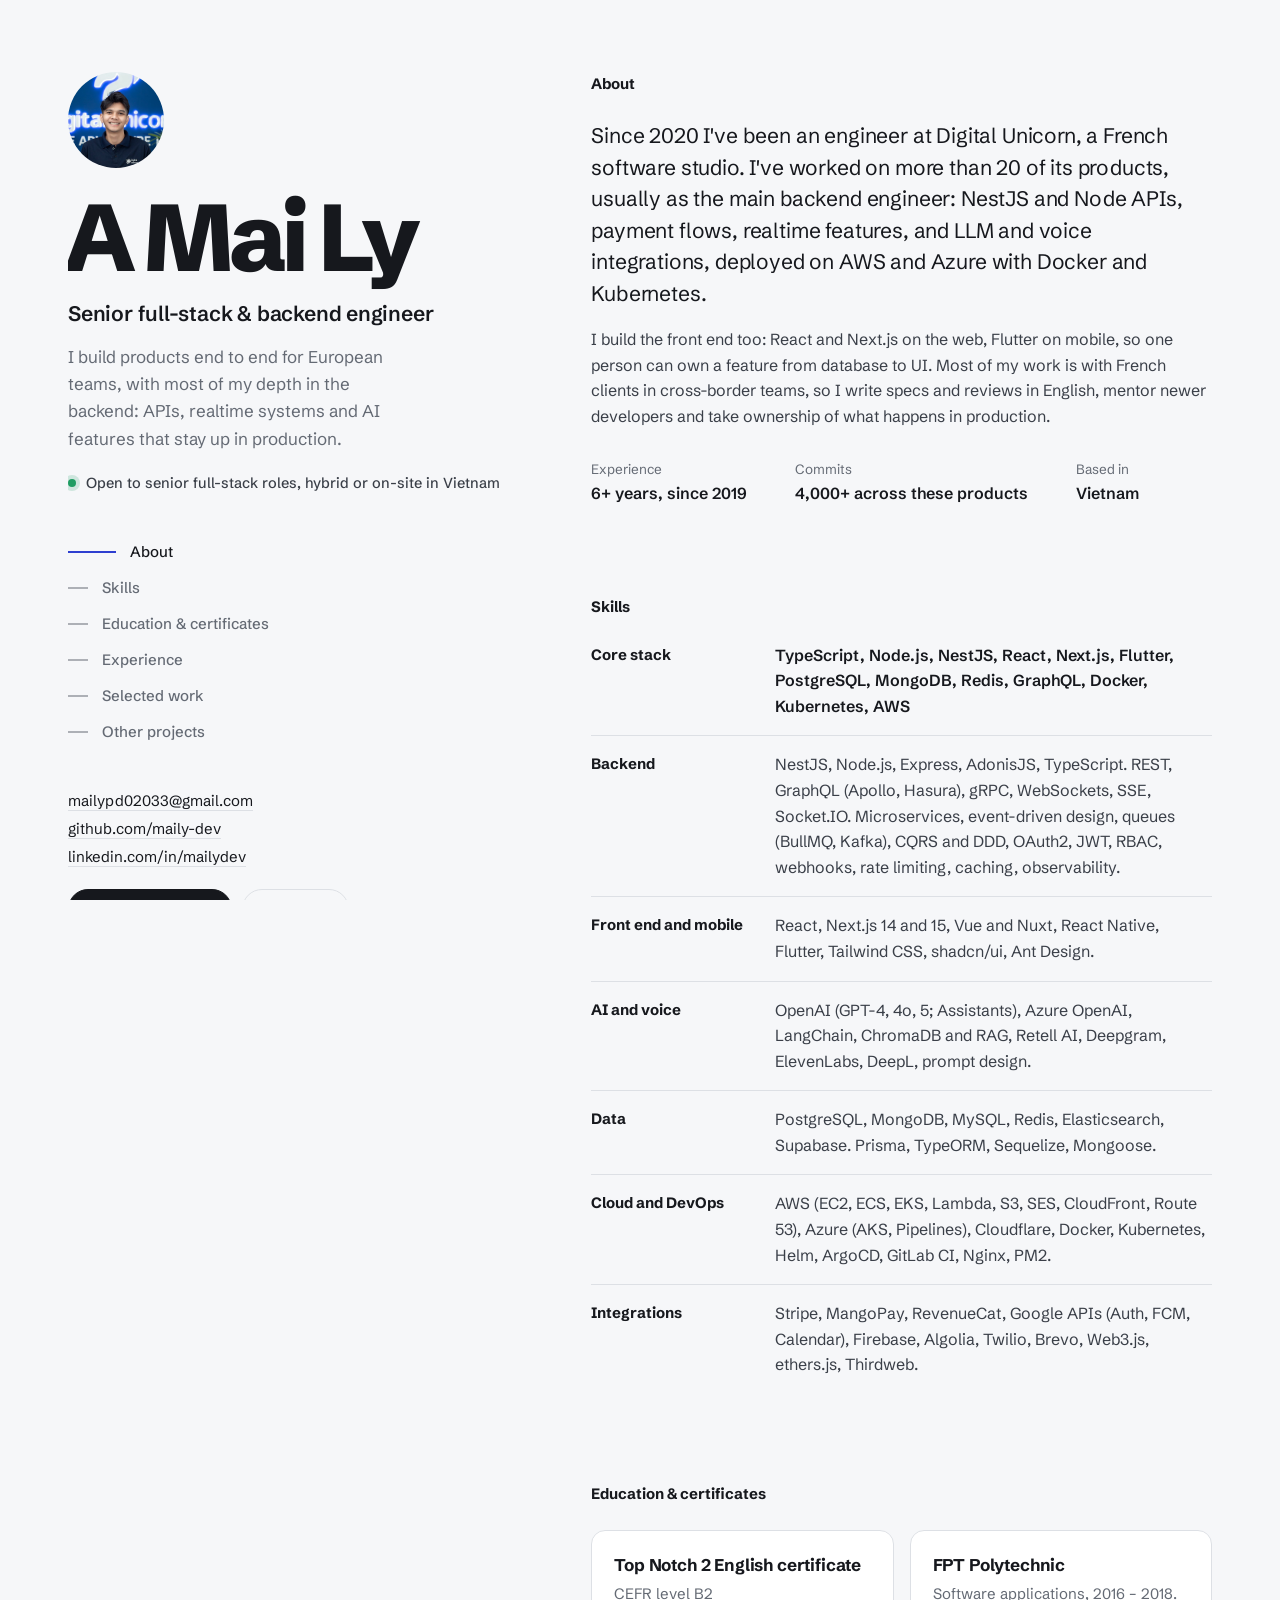
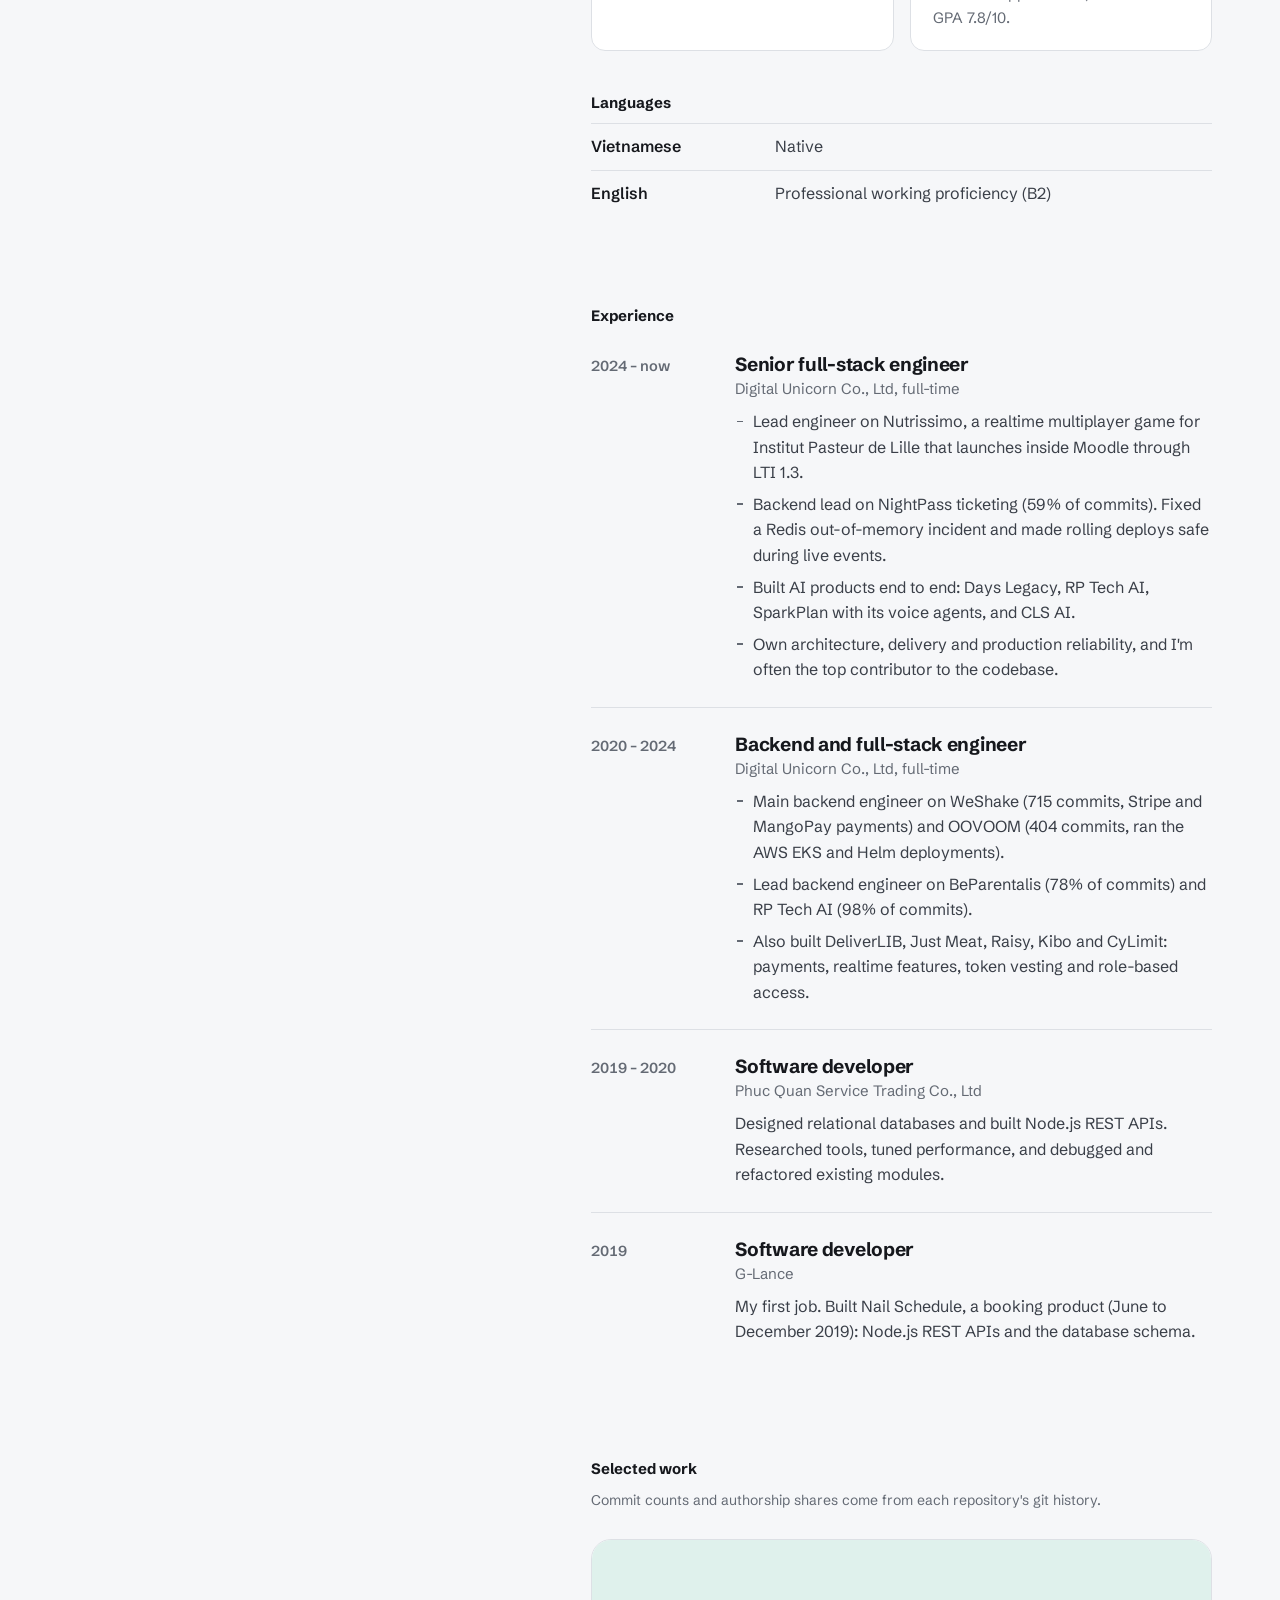
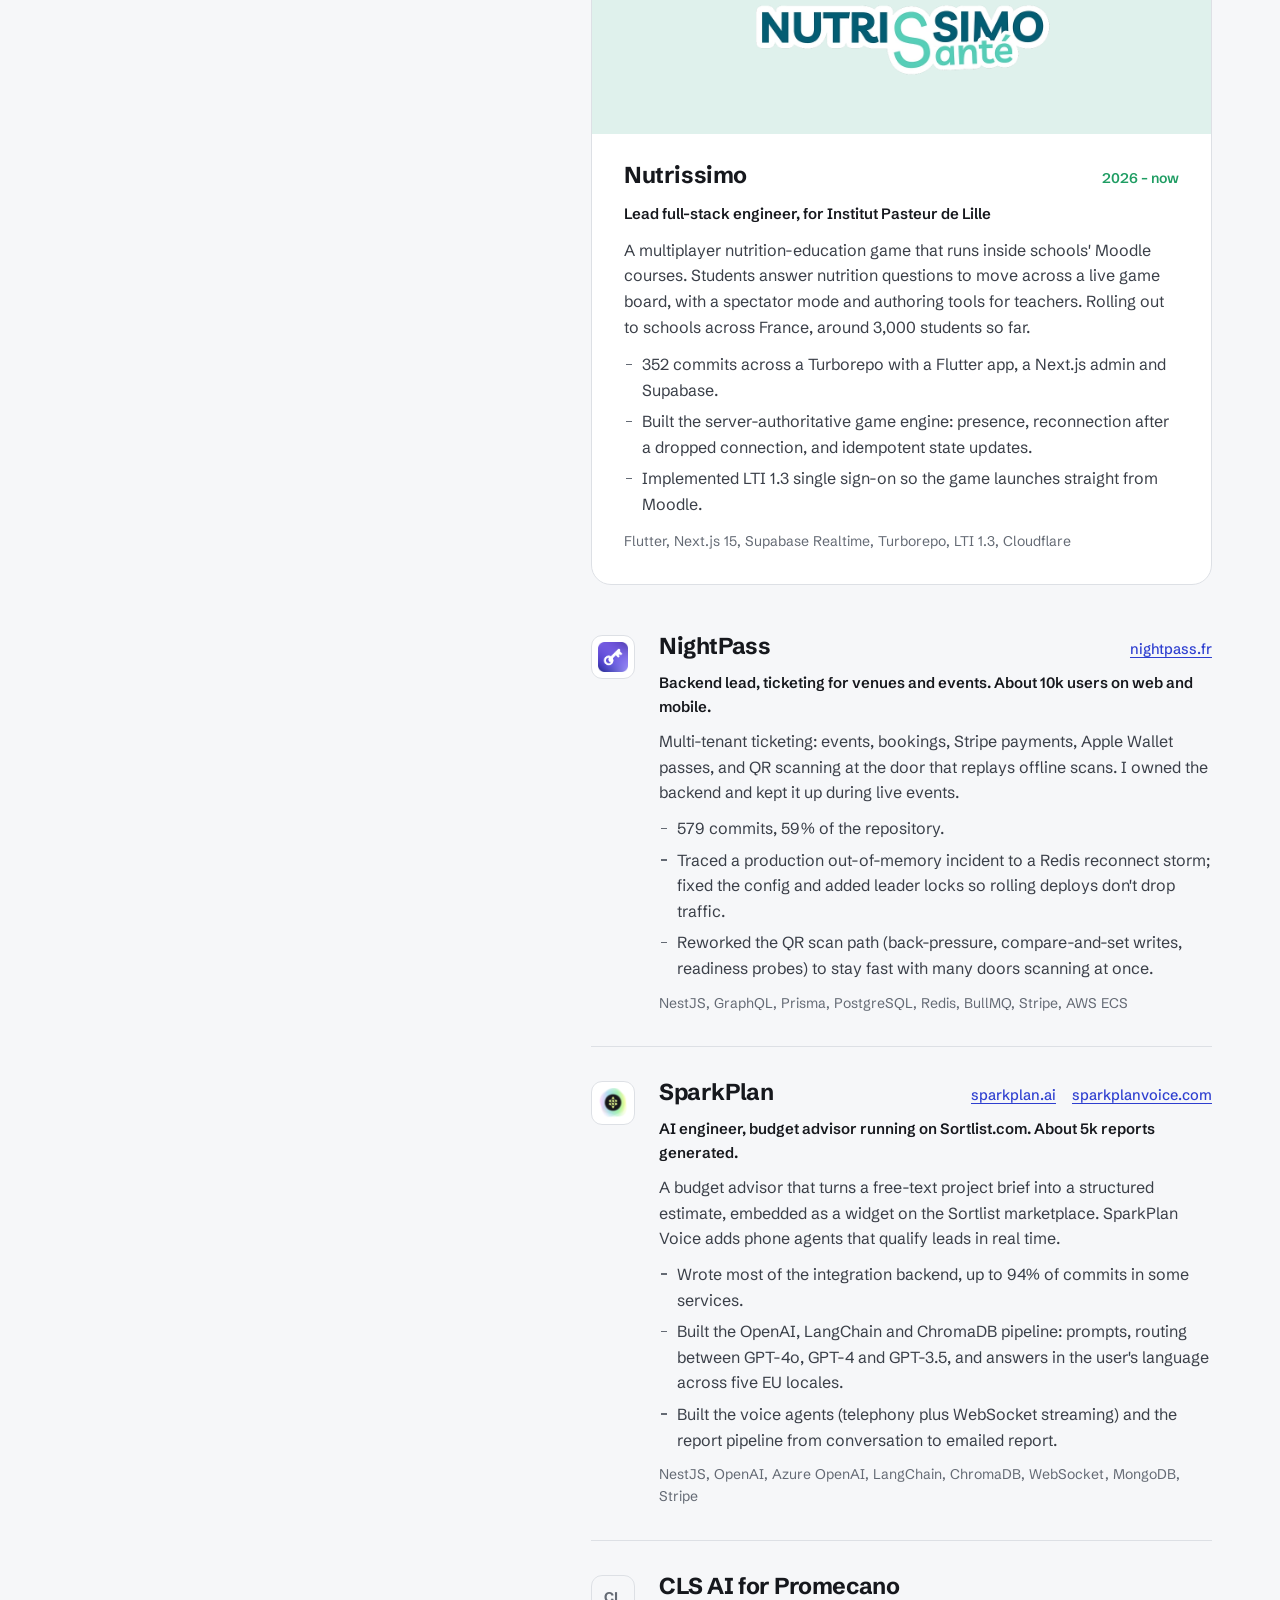
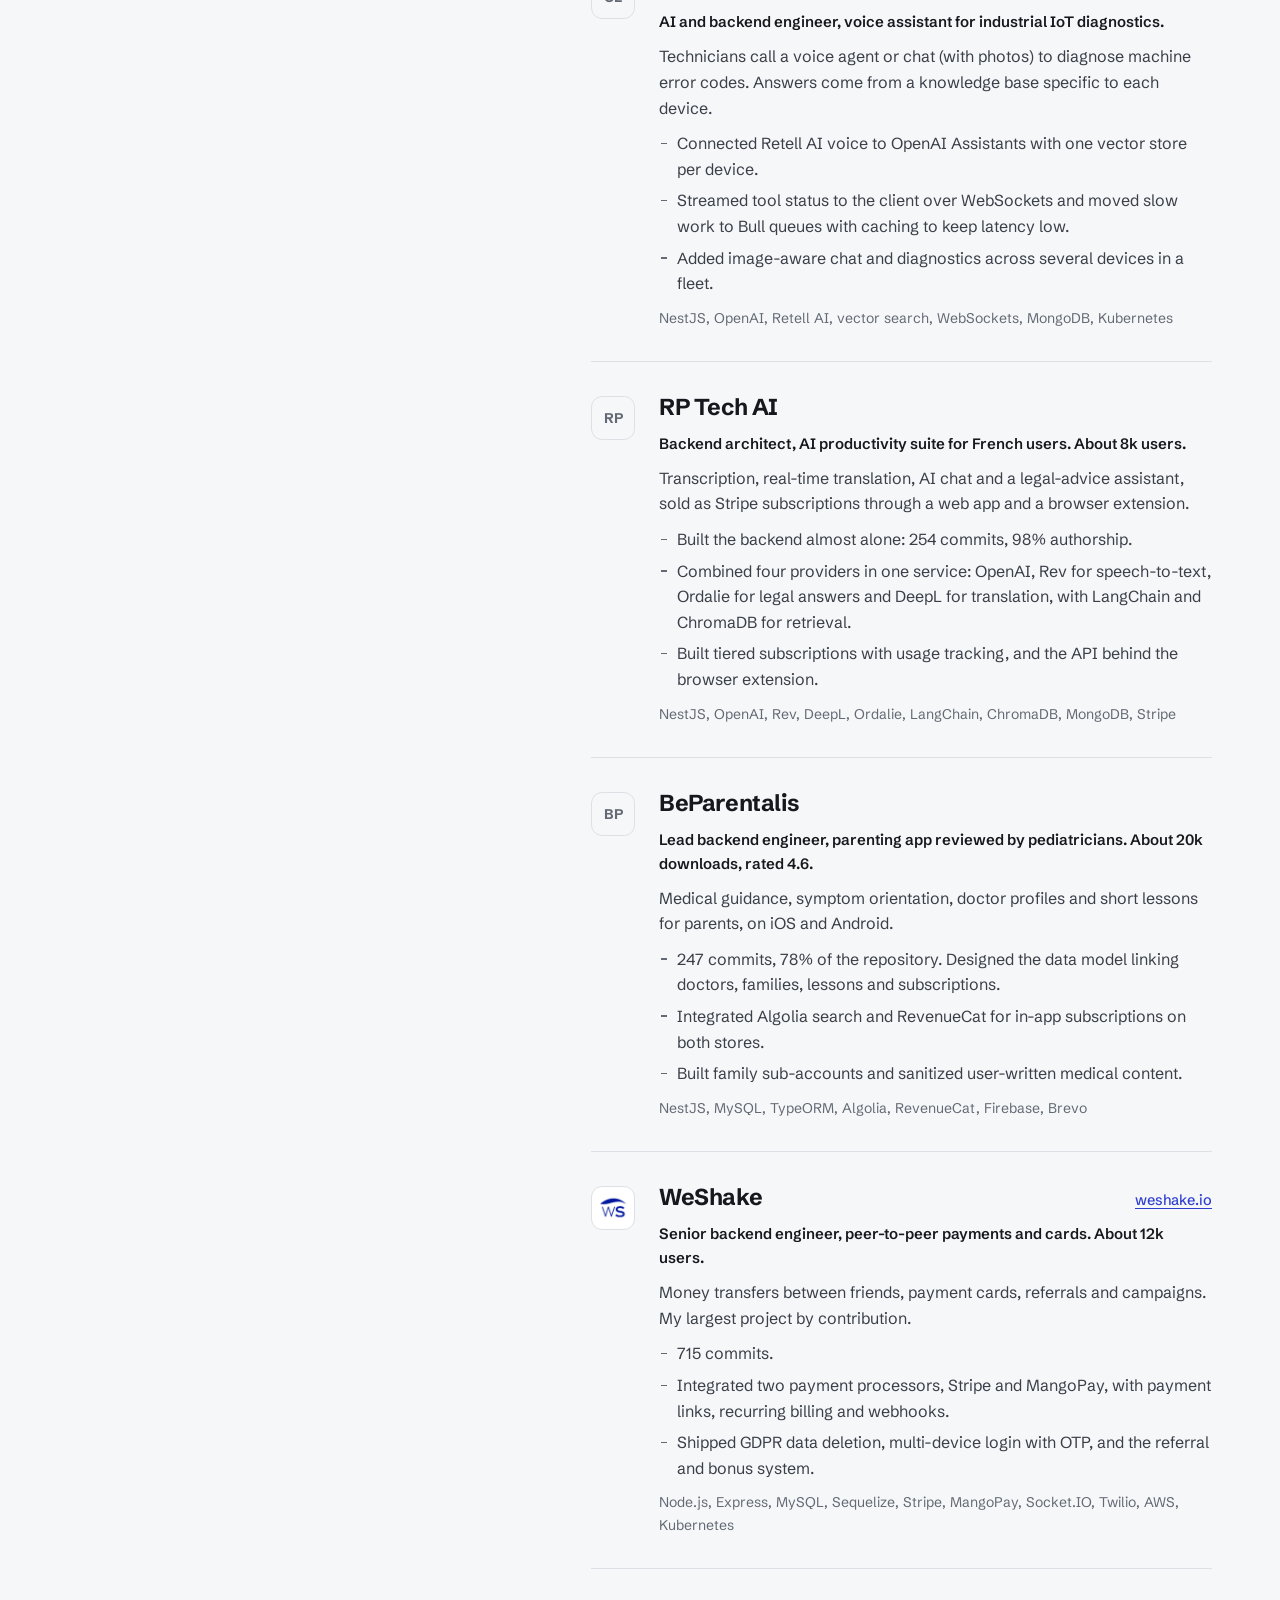
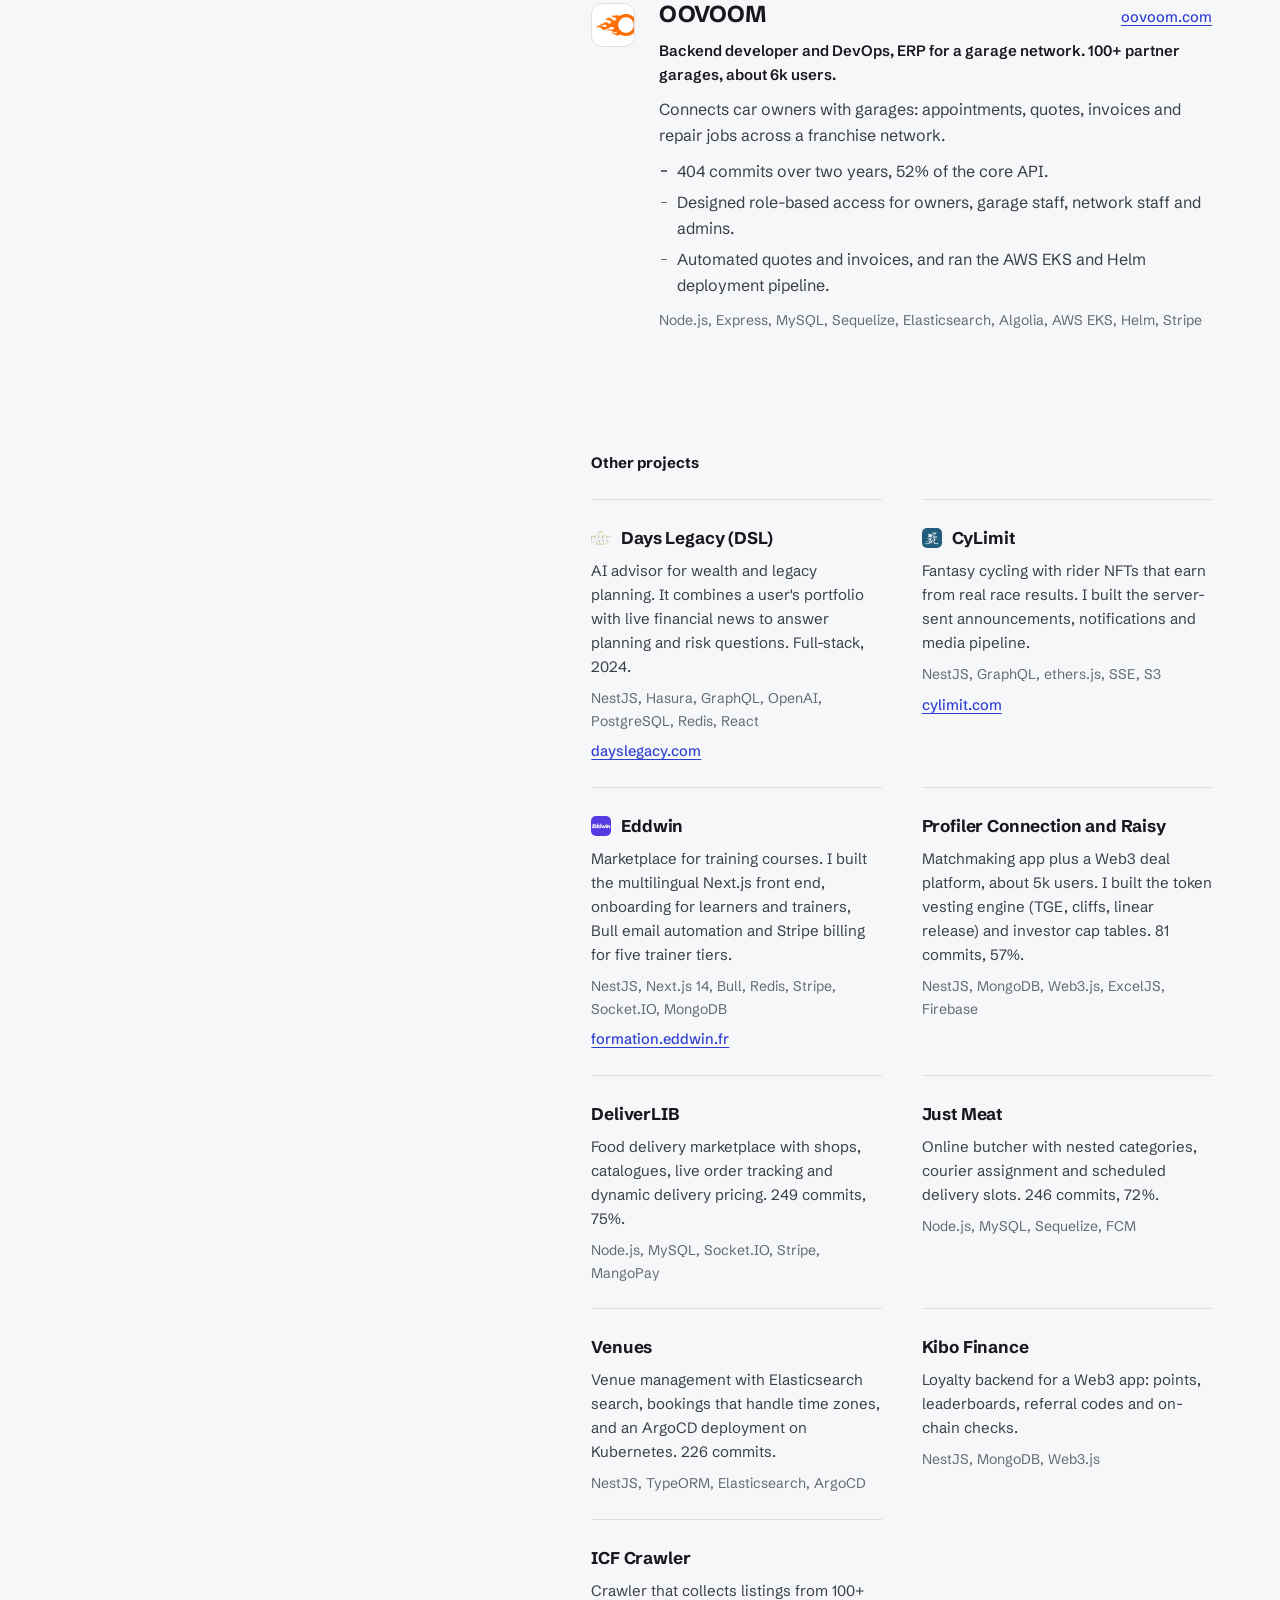
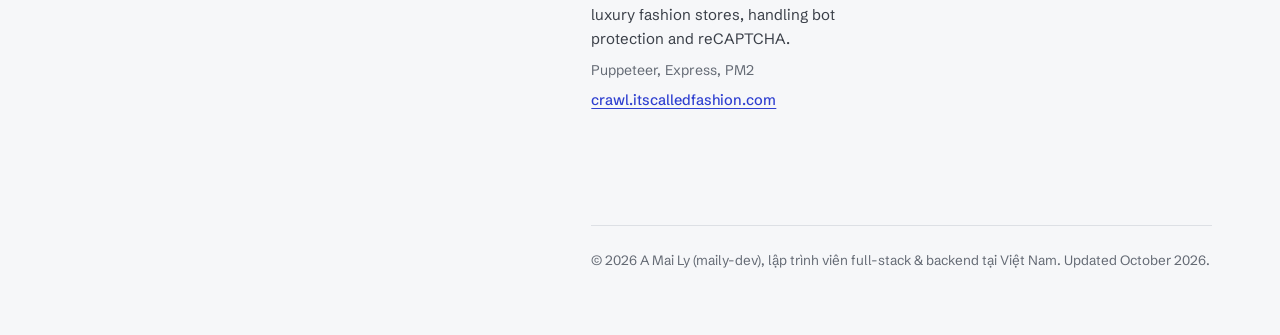
==== index.html @ 76aa7c0b "Add portrait photo to sidebar, print header and Person schema; image sitemap" ====
<!DOCTYPE html>
<html lang="en">
<head>
<meta charset="UTF-8" />
<meta name="viewport" content="width=device-width, initial-scale=1, viewport-fit=cover" />
<title>A Mai Ly (maily-dev) · Senior Full-Stack &amp; Backend Engineer</title>
<meta name="description" content="A Mai Ly (Mai Ly, maily dev), senior full-stack and backend engineer in Vietnam. 6+ years building NestJS/Node backends, React/Next.js and Flutter apps, realtime systems and AI features for European product teams, on AWS and Azure." />
<meta name="author" content="A Mai Ly" />
<meta name="google-site-verification" content="lzbuCoL0Sk65yeIrW2JSwIYfaWN8OGVnlUtWCCzliJs" />
<link rel="canonical" href="https://maily-dev.github.io/" />
<meta property="og:type" content="profile" />
<meta property="og:site_name" content="A Mai Ly · maily-dev" />
<meta property="og:url" content="https://maily-dev.github.io/" />
<meta property="og:title" content="A Mai Ly (maily-dev) · Senior Full-Stack & Backend Engineer" />
<meta property="og:description" content="6+ years building production products end to end: NestJS/Node, React/Next.js, Flutter, realtime and AI, on AWS and Azure." />
<meta property="og:image" content="https://maily-dev.github.io/assets/img/og-image.jpg" />
<meta property="og:image:width" content="1200" />
<meta property="og:image:height" content="630" />
<meta property="og:image:alt" content="A Mai Ly, Senior Full-Stack & Backend Engineer" />
<meta name="twitter:card" content="summary_large_image" />
<script type="application/ld+json">
{
  "@context": "https://schema.org",
  "@type": "ProfilePage",
  "url": "https://maily-dev.github.io/",
  "dateModified": "2026-10-30",
  "mainEntity": {
    "@type": "Person",
    "@id": "https://maily-dev.github.io/#person",
    "name": "A Mai Ly",
    "alternateName": ["Mai Ly", "amaily", "maily-dev", "maily dev", "mailydev", "Mai Ly Dev", "A Mai Ly Developer", "Mai Ly Backend"],
    "jobTitle": "Senior Full-Stack & Backend Engineer",
    "hasOccupation": {
      "@type": "Occupation",
      "name": "Senior Full-Stack & Backend Engineer",
      "alternateName": ["Software Developer", "Backend Developer", "Lập trình viên", "Lập trình viên full-stack", "Lập trình viên backend"]
    },
    "description": "Senior full-stack and backend engineer in Vietnam with 6+ years building NestJS/Node backends, React/Next.js and Flutter apps, realtime systems and AI features.",
    "url": "https://maily-dev.github.io/",
    "image": {
      "@type": "ImageObject",
      "url": "https://maily-dev.github.io/assets/img/a-mai-ly.jpg",
      "width": 500,
      "height": 500,
      "caption": "A Mai Ly, Senior Full-Stack & Backend Engineer"
    },
    "email": "mailto:mailypd02033@gmail.com",
    "address": { "@type": "PostalAddress", "addressCountry": "VN" },
    "worksFor": { "@type": "Organization", "name": "Digital Unicorn", "url": "https://digitalunicorn.fr" },
    "alumniOf": { "@type": "CollegeOrUniversity", "name": "FPT Polytechnic" },
    "knowsLanguage": ["vi", "en"],
    "knowsAbout": ["Backend development", "Full-stack development", "TypeScript", "Node.js", "NestJS", "React", "Next.js", "Flutter", "PostgreSQL", "MongoDB", "Redis", "GraphQL", "Microservices", "Docker", "Kubernetes", "AWS", "Azure", "OpenAI", "LangChain", "RAG"],
    "sameAs": [
      "https://github.com/maily-dev",
      "https://www.linkedin.com/in/mailydev/"
    ]
  }
}
</script>
<script>
  (function () {
    try {
      var t = localStorage.getItem('theme');
      if (t === 'light' || t === 'dark') document.documentElement.setAttribute('data-theme', t);
    } catch (e) {}
  })();
</script>
<link rel="preconnect" href="https://fonts.googleapis.com" />
<link rel="preconnect" href="https://fonts.gstatic.com" crossorigin />
<link rel="stylesheet" href="https://fonts.googleapis.com/css2?family=Schibsted+Grotesk:ital,wght@0,400..900;1,400..700&display=swap" />
<link rel="stylesheet" href="assets/css/styles.css?v=20261030" />
<link rel="icon" href="data:image/svg+xml,<svg xmlns='http://www.w3.org/2000/svg' viewBox='0 0 100 100'><rect width='100' height='100' rx='20' fill='%232e3fd0'/><text x='50' y='69' font-size='56' font-family='Arial,sans-serif' font-weight='800' fill='white' text-anchor='middle'>ML</text></svg>" />
</head>
<body>
<a class="skip" href="#content">Skip to content</a>

<div class="page">

  <!-- ============ SIDEBAR / IDENTITY ============ -->
  <header class="side">
    <div class="side__top">
      <img class="portrait" src="assets/img/a-mai-ly.jpg" alt="A Mai Ly" width="500" height="500" fetchpriority="high" />
      <h1 class="name">A Mai Ly</h1>
      <p class="role">Senior full-stack &amp; backend engineer</p>
      <p class="pitch">I build products end to end for European teams, with most of my depth in the backend: APIs, realtime systems and AI features that stay up in production.</p>
      <p class="status"><span class="status__dot" aria-hidden="true"></span>Open to senior full-stack roles, hybrid or on-site in Vietnam</p>
    </div>

    <nav class="toc" aria-label="Sections">
      <a href="#about" data-spy="about">About</a>
      <a href="#skills" data-spy="skills">Skills</a>
      <a href="#education" data-spy="education">Education &amp; certificates</a>
      <a href="#experience" data-spy="experience">Experience</a>
      <a href="#work" data-spy="work">Selected work</a>
      <a href="#more" data-spy="more">Other projects</a>
    </nav>

    <div class="side__bottom">
      <ul class="contact">
        <li><a href="mailto:mailypd02033@gmail.com">mailypd02033@gmail.com</a></li>
        <li><a href="https://github.com/maily-dev" target="_blank" rel="noopener">github.com/maily-dev</a></li>
        <li><a href="https://www.linkedin.com/in/mailydev/" target="_blank" rel="noopener">linkedin.com/in/mailydev</a></li>
      </ul>
      <div class="tools">
        <a class="btn" href="Mai-Ly-CV.pdf" download="Mai-Ly-CV.pdf">Download CV (PDF)</a>
        <button type="button" class="btn btn--quiet" id="theme-toggle" aria-pressed="false">Dark mode</button>
      </div>
    </div>
  </header>

  <!-- ============ CONTENT ============ -->
  <main id="content" class="main">

    <!-- About -->
    <section id="about" class="block">
      <h2 class="block__title">About</h2>
      <div class="about">
        <p class="lede">Since 2020 I've been an engineer at Digital Unicorn, a French software studio. I've worked on more than 20 of its
          products, usually as the main backend engineer: NestJS and Node APIs, payment flows, realtime features, and LLM and voice
          integrations, deployed on AWS and Azure with Docker and Kubernetes.</p>
        <p>I build the front end too: React and Next.js on the web, Flutter on mobile, so one person can own a feature from database to UI. Most of my work is with
          French clients in cross-border teams, so I write specs and reviews in English, mentor newer developers and take ownership of
          what happens in production.</p>
        <dl class="facts">
          <div><dt>Experience</dt><dd>6+ years, since 2019</dd></div>
          <div><dt>Commits</dt><dd>4,000+ across these products</dd></div>
          <div><dt>Based in</dt><dd>Vietnam</dd></div>
        </dl>
      </div>
    </section>

    <!-- Skills -->
    <section id="skills" class="block">
      <h2 class="block__title">Skills</h2>
      <dl class="skills">
        <div class="skills__core">
          <dt>Core stack</dt>
          <dd>TypeScript, Node.js, NestJS, React, Next.js, Flutter, PostgreSQL, MongoDB, Redis, GraphQL, Docker, Kubernetes, AWS</dd>
        </div>
        <div>
          <dt>Backend</dt>
          <dd>NestJS, Node.js, Express, AdonisJS, TypeScript. REST, GraphQL (Apollo, Hasura), gRPC, WebSockets, SSE, Socket.IO.
            Microservices, event-driven design, queues (BullMQ, Kafka), CQRS and DDD, OAuth2, JWT, RBAC, webhooks, rate limiting,
            caching, observability.</dd>
        </div>
        <div>
          <dt>Front end and mobile</dt>
          <dd>React, Next.js 14 and 15, Vue and Nuxt, React Native, Flutter, Tailwind CSS, shadcn/ui, Ant Design.</dd>
        </div>
        <div>
          <dt>AI and voice</dt>
          <dd>OpenAI (GPT-4, 4o, 5; Assistants), Azure OpenAI, LangChain, ChromaDB and RAG, Retell AI, Deepgram, ElevenLabs, DeepL,
            prompt design.</dd>
        </div>
        <div>
          <dt>Data</dt>
          <dd>PostgreSQL, MongoDB, MySQL, Redis, Elasticsearch, Supabase. Prisma, TypeORM, Sequelize, Mongoose.</dd>
        </div>
        <div>
          <dt>Cloud and DevOps</dt>
          <dd>AWS (EC2, ECS, EKS, Lambda, S3, SES, CloudFront, Route 53), Azure (AKS, Pipelines), Cloudflare, Docker, Kubernetes,
            Helm, ArgoCD, GitLab CI, Nginx, PM2.</dd>
        </div>
        <div>
          <dt>Integrations</dt>
          <dd>Stripe, MangoPay, RevenueCat, Google APIs (Auth, FCM, Calendar), Firebase, Algolia, Twilio, Brevo, Web3.js, ethers.js,
            Thirdweb.</dd>
        </div>
      </dl>
    </section>

    <!-- Education & certificates -->
    <section id="education" class="block">
      <h2 class="block__title">Education &amp; certificates</h2>
      <ul class="creds">
        <li>
          <h3>Top Notch 2 English certificate</h3>
          <p>CEFR level B2</p>
        </li>
        <li>
          <h3>FPT Polytechnic</h3>
          <p>Software applications, 2016 – 2018. GPA 7.8/10.</p>
        </li>
      </ul>
      <h3 class="subhead">Languages</h3>
      <ul class="langs">
        <li><span>Vietnamese</span><span>Native</span></li>
        <li><span>English</span><span>Professional working proficiency (B2)</span></li>
      </ul>
    </section>

    <!-- Experience -->
    <section id="experience" class="block">
      <h2 class="block__title">Experience</h2>
      <ol class="jobs">
        <li class="job">
          <p class="job__when">2024 – now</p>
          <div>
            <h3>Senior full-stack engineer</h3>
            <p class="job__org">Digital Unicorn Co., Ltd, full-time</p>
            <ul class="proj__points">
              <li>Lead engineer on Nutrissimo, a realtime multiplayer game for Institut Pasteur de Lille that launches inside Moodle through LTI 1.3.</li>
              <li>Backend lead on NightPass ticketing (59% of commits). Fixed a Redis out-of-memory incident and made rolling deploys safe during live events.</li>
              <li>Built AI products end to end: Days Legacy, RP Tech AI, SparkPlan with its voice agents, and CLS AI.</li>
              <li>Own architecture, delivery and production reliability, and I'm often the top contributor to the codebase.</li>
            </ul>
          </div>
        </li>
        <li class="job">
          <p class="job__when">2020 – 2024</p>
          <div>
            <h3>Backend and full-stack engineer</h3>
            <p class="job__org">Digital Unicorn Co., Ltd, full-time</p>
            <ul class="proj__points">
              <li>Main backend engineer on WeShake (715 commits, Stripe and MangoPay payments) and OOVOOM (404 commits, ran the AWS EKS and Helm deployments).</li>
              <li>Lead backend engineer on BeParentalis (78% of commits) and RP Tech AI (98% of commits).</li>
              <li>Also built DeliverLIB, Just Meat, Raisy, Kibo and CyLimit: payments, realtime features, token vesting and role-based access.</li>
            </ul>
          </div>
        </li>
        <li class="job">
          <p class="job__when">2019 – 2020</p>
          <div>
            <h3>Software developer</h3>
            <p class="job__org">Phuc Quan Service Trading Co., Ltd</p>
            <p>Designed relational databases and built Node.js REST APIs. Researched tools, tuned performance, and debugged and
              refactored existing modules.</p>
          </div>
        </li>
        <li class="job">
          <p class="job__when">2019</p>
          <div>
            <h3>Software developer</h3>
            <p class="job__org">G-Lance</p>
            <p>My first job. Built Nail Schedule, a booking product (June to December 2019): Node.js REST APIs and the database schema.</p>
          </div>
        </li>
      </ol>
    </section>

    <!-- Selected work -->
    <section id="work" class="block">
      <h2 class="block__title">Selected work</h2>
      <p class="block__note">Commit counts and authorship shares come from each repository's git history.</p>

      <!-- Nutrissimo (current) -->
      <article class="lead-proj">
        <div class="lead-proj__brand">
          <img src="assets/img/nutrissimo.webp" alt="Nutrissimo Santé logo" width="398" height="124" />
        </div>
        <div class="lead-proj__body">
          <div class="proj__head">
            <h3>Nutrissimo</h3>
            <span class="proj__when">2026 – now</span>
          </div>
          <p class="proj__role">Lead full-stack engineer, for Institut Pasteur de Lille</p>
          <p>A multiplayer nutrition-education game that runs inside schools' Moodle courses. Students answer nutrition questions to
            move across a live game board, with a spectator mode and authoring tools for teachers. Rolling out to schools across France,
            around 3,000 students so far.</p>
          <ul class="proj__points">
            <li>352 commits across a Turborepo with a Flutter app, a Next.js admin and Supabase.</li>
            <li>Built the server-authoritative game engine: presence, reconnection after a dropped connection, and idempotent state updates.</li>
            <li>Implemented LTI 1.3 single sign-on so the game launches straight from Moodle.</li>
          </ul>
          <p class="proj__stack">Flutter, Next.js 15, Supabase Realtime, Turborepo, LTI 1.3, Cloudflare</p>
        </div>
      </article>

      <ol class="projects">
        <li class="proj">
          <span class="logo"><img src="assets/img/nightpass.png" alt="" /></span>
          <div class="proj__body">
            <div class="proj__head">
              <h3>NightPass</h3>
              <a class="proj__link" href="https://nightpass.fr" target="_blank" rel="noopener">nightpass.fr</a>
            </div>
            <p class="proj__role">Backend lead, ticketing for venues and events. About 10k users on web and mobile.</p>
            <p>Multi-tenant ticketing: events, bookings, Stripe payments, Apple Wallet passes, and QR scanning at the door that replays
              offline scans. I owned the backend and kept it up during live events.</p>
            <ul class="proj__points">
              <li>579 commits, 59% of the repository.</li>
              <li>Traced a production out-of-memory incident to a Redis reconnect storm; fixed the config and added leader locks so rolling deploys don't drop traffic.</li>
              <li>Reworked the QR scan path (back-pressure, compare-and-set writes, readiness probes) to stay fast with many doors scanning at once.</li>
            </ul>
            <p class="proj__stack">NestJS, GraphQL, Prisma, PostgreSQL, Redis, BullMQ, Stripe, AWS ECS</p>
          </div>
        </li>

        <li class="proj">
          <span class="logo"><img src="assets/img/sparkplan.ico" alt="" /></span>
          <div class="proj__body">
            <div class="proj__head">
              <h3>SparkPlan</h3>
              <span class="proj__links">
                <a class="proj__link" href="https://sparkplan.ai/web-agencies" target="_blank" rel="noopener">sparkplan.ai</a>
                <a class="proj__link" href="https://sparkplanvoice.com" target="_blank" rel="noopener">sparkplanvoice.com</a>
              </span>
            </div>
            <p class="proj__role">AI engineer, budget advisor running on Sortlist.com. About 5k reports generated.</p>
            <p>A budget advisor that turns a free-text project brief into a structured estimate, embedded as a widget on the Sortlist
              marketplace. SparkPlan Voice adds phone agents that qualify leads in real time.</p>
            <ul class="proj__points">
              <li>Wrote most of the integration backend, up to 94% of commits in some services.</li>
              <li>Built the OpenAI, LangChain and ChromaDB pipeline: prompts, routing between GPT-4o, GPT-4 and GPT-3.5, and answers in the user's language across five EU locales.</li>
              <li>Built the voice agents (telephony plus WebSocket streaming) and the report pipeline from conversation to emailed report.</li>
            </ul>
            <p class="proj__stack">NestJS, OpenAI, Azure OpenAI, LangChain, ChromaDB, WebSocket, MongoDB, Stripe</p>
          </div>
        </li>

        <li class="proj">
          <span class="logo logo--initials" aria-hidden="true">CL</span>
          <div class="proj__body">
            <div class="proj__head">
              <h3>CLS AI for Promecano</h3>
            </div>
            <p class="proj__role">AI and backend engineer, voice assistant for industrial IoT diagnostics.</p>
            <p>Technicians call a voice agent or chat (with photos) to diagnose machine error codes. Answers come from a knowledge base
              specific to each device.</p>
            <ul class="proj__points">
              <li>Connected Retell AI voice to OpenAI Assistants with one vector store per device.</li>
              <li>Streamed tool status to the client over WebSockets and moved slow work to Bull queues with caching to keep latency low.</li>
              <li>Added image-aware chat and diagnostics across several devices in a fleet.</li>
            </ul>
            <p class="proj__stack">NestJS, OpenAI, Retell AI, vector search, WebSockets, MongoDB, Kubernetes</p>
          </div>
        </li>

        <li class="proj">
          <span class="logo logo--initials" aria-hidden="true">RP</span>
          <div class="proj__body">
            <div class="proj__head">
              <h3>RP Tech AI</h3>
            </div>
            <p class="proj__role">Backend architect, AI productivity suite for French users. About 8k users.</p>
            <p>Transcription, real-time translation, AI chat and a legal-advice assistant, sold as Stripe subscriptions through a web app
              and a browser extension.</p>
            <ul class="proj__points">
              <li>Built the backend almost alone: 254 commits, 98% authorship.</li>
              <li>Combined four providers in one service: OpenAI, Rev for speech-to-text, Ordalie for legal answers and DeepL for translation, with LangChain and ChromaDB for retrieval.</li>
              <li>Built tiered subscriptions with usage tracking, and the API behind the browser extension.</li>
            </ul>
            <p class="proj__stack">NestJS, OpenAI, Rev, DeepL, Ordalie, LangChain, ChromaDB, MongoDB, Stripe</p>
          </div>
        </li>

        <li class="proj">
          <span class="logo logo--initials" aria-hidden="true">BP</span>
          <div class="proj__body">
            <div class="proj__head">
              <h3>BeParentalis</h3>
            </div>
            <p class="proj__role">Lead backend engineer, parenting app reviewed by pediatricians. About 20k downloads, rated 4.6.</p>
            <p>Medical guidance, symptom orientation, doctor profiles and short lessons for parents, on iOS and Android.</p>
            <ul class="proj__points">
              <li>247 commits, 78% of the repository. Designed the data model linking doctors, families, lessons and subscriptions.</li>
              <li>Integrated Algolia search and RevenueCat for in-app subscriptions on both stores.</li>
              <li>Built family sub-accounts and sanitized user-written medical content.</li>
            </ul>
            <p class="proj__stack">NestJS, MySQL, TypeORM, Algolia, RevenueCat, Firebase, Brevo</p>
          </div>
        </li>

        <li class="proj">
          <span class="logo"><img src="assets/img/weshake.png" alt="" /></span>
          <div class="proj__body">
            <div class="proj__head">
              <h3>WeShake</h3>
              <a class="proj__link" href="https://weshake.io" target="_blank" rel="noopener">weshake.io</a>
            </div>
            <p class="proj__role">Senior backend engineer, peer-to-peer payments and cards. About 12k users.</p>
            <p>Money transfers between friends, payment cards, referrals and campaigns. My largest project by contribution.</p>
            <ul class="proj__points">
              <li>715 commits.</li>
              <li>Integrated two payment processors, Stripe and MangoPay, with payment links, recurring billing and webhooks.</li>
              <li>Shipped GDPR data deletion, multi-device login with OTP, and the referral and bonus system.</li>
            </ul>
            <p class="proj__stack">Node.js, Express, MySQL, Sequelize, Stripe, MangoPay, Socket.IO, Twilio, AWS, Kubernetes</p>
          </div>
        </li>

        <li class="proj">
          <span class="logo logo--crop"><img src="assets/img/oovoom.png" alt="" /></span>
          <div class="proj__body">
            <div class="proj__head">
              <h3>OOVOOM</h3>
              <a class="proj__link" href="https://oovoom.com" target="_blank" rel="noopener">oovoom.com</a>
            </div>
            <p class="proj__role">Backend developer and DevOps, ERP for a garage network. 100+ partner garages, about 6k users.</p>
            <p>Connects car owners with garages: appointments, quotes, invoices and repair jobs across a franchise network.</p>
            <ul class="proj__points">
              <li>404 commits over two years, 52% of the core API.</li>
              <li>Designed role-based access for owners, garage staff, network staff and admins.</li>
              <li>Automated quotes and invoices, and ran the AWS EKS and Helm deployment pipeline.</li>
            </ul>
            <p class="proj__stack">Node.js, Express, MySQL, Sequelize, Elasticsearch, Algolia, AWS EKS, Helm, Stripe</p>
          </div>
        </li>

      </ol>
    </section>

    <!-- Other projects -->
    <section id="more" class="block">
      <h2 class="block__title">Other projects</h2>
      <ul class="others">
        <li>
          <div class="others__name"><img src="assets/img/dayslegacy.png" alt="" />Days Legacy (DSL)</div>
          <p>AI advisor for wealth and legacy planning. It combines a user's portfolio with live financial news to answer planning and risk questions. Full-stack, 2024.</p>
          <p class="proj__stack">NestJS, Hasura, GraphQL, OpenAI, PostgreSQL, Redis, React</p>
          <a class="proj__link" href="https://www.dayslegacy.com" target="_blank" rel="noopener">dayslegacy.com</a>
        </li>
        <li>
          <div class="others__name"><img src="assets/img/cylimit.png" alt="" />CyLimit</div>
          <p>Fantasy cycling with rider NFTs that earn from real race results. I built the server-sent announcements, notifications and media pipeline.</p>
          <p class="proj__stack">NestJS, GraphQL, ethers.js, SSE, S3</p>
          <a class="proj__link" href="https://cylimit.com/en/" target="_blank" rel="noopener">cylimit.com</a>
        </li>
        <li>
          <div class="others__name"><img src="assets/img/eddwin.png" alt="" />Eddwin</div>
          <p>Marketplace for training courses. I built the multilingual Next.js front end, onboarding for learners and trainers, Bull email automation and Stripe billing for five trainer tiers.</p>
          <p class="proj__stack">NestJS, Next.js 14, Bull, Redis, Stripe, Socket.IO, MongoDB</p>
          <a class="proj__link" href="https://formation.eddwin.fr" target="_blank" rel="noopener">formation.eddwin.fr</a>
        </li>
        <li>
          <div class="others__name">Profiler Connection and Raisy</div>
          <p>Matchmaking app plus a Web3 deal platform, about 5k users. I built the token vesting engine (TGE, cliffs, linear release) and investor cap tables. 81 commits, 57%.</p>
          <p class="proj__stack">NestJS, MongoDB, Web3.js, ExcelJS, Firebase</p>
        </li>
        <li>
          <div class="others__name">DeliverLIB</div>
          <p>Food delivery marketplace with shops, catalogues, live order tracking and dynamic delivery pricing. 249 commits, 75%.</p>
          <p class="proj__stack">Node.js, MySQL, Socket.IO, Stripe, MangoPay</p>
        </li>
        <li>
          <div class="others__name">Just Meat</div>
          <p>Online butcher with nested categories, courier assignment and scheduled delivery slots. 246 commits, 72%.</p>
          <p class="proj__stack">Node.js, MySQL, Sequelize, FCM</p>
        </li>
        <li>
          <div class="others__name">Venues</div>
          <p>Venue management with Elasticsearch search, bookings that handle time zones, and an ArgoCD deployment on Kubernetes. 226 commits.</p>
          <p class="proj__stack">NestJS, TypeORM, Elasticsearch, ArgoCD</p>
        </li>
        <li>
          <div class="others__name">Kibo Finance</div>
          <p>Loyalty backend for a Web3 app: points, leaderboards, referral codes and on-chain checks.</p>
          <p class="proj__stack">NestJS, MongoDB, Web3.js</p>
        </li>
        <li>
          <div class="others__name">ICF Crawler</div>
          <p>Crawler that collects listings from 100+ luxury fashion stores, handling bot protection and reCAPTCHA.</p>
          <p class="proj__stack">Puppeteer, Express, PM2</p>
          <a class="proj__link" href="https://crawl.itscalledfashion.com" target="_blank" rel="noopener">crawl.itscalledfashion.com</a>
        </li>
      </ul>
    </section>

    <footer class="foot">
      <p>© <span id="year">2026</span> A Mai Ly (maily-dev), <span lang="vi">lập trình viên full-stack &amp; backend tại Việt Nam</span>. Updated October 2026.</p>
    </footer>
  </main>
</div>

<script src="assets/js/main.js"></script>
</body>
</html>
---- assets/css/styles.css ----
/* ============================================================
   Mai Ly — CV
   Two columns: a fixed identity column on the left, the record
   on the right. One typeface (Schibsted Grotesk), one accent
   (ultramarine), hairlines only where they separate entries.
   ============================================================ */

:root {
  --bg: #f6f7f9;
  --surface: #ffffff;
  --ink: #16181d;
  --ink-2: #3a3f48;
  --muted: #646a74;
  --line: #dde0e5;
  --accent: #2e3fd0;
  --accent-ink: #ffffff;
  --live: #1f9d63;
  --nutri-bg: #dff1ec;
  --tile: #ffffff;

  --font: "Schibsted Grotesk", ui-sans-serif, system-ui, -apple-system, "Segoe UI", Roboto, sans-serif;
  --maxw: 1240px;
  --gutter: 48px;
  color-scheme: light;
}

@media (prefers-color-scheme: dark) {
  :root:not([data-theme="light"]) {
    --bg: #14161a;
    --surface: #1c1f24;
    --ink: #ecedef;
    --ink-2: #c9ccd2;
    --muted: #979ca6;
    --line: #2c3038;
    --accent: #9aa6ff;
    --accent-ink: #14161a;
    --live: #4cc98f;
    --nutri-bg: #cfe8e1;
    --tile: #f2f3f5;
    color-scheme: dark;
  }
}
:root[data-theme="dark"] {
  --bg: #14161a;
  --surface: #1c1f24;
  --ink: #ecedef;
  --ink-2: #c9ccd2;
  --muted: #979ca6;
  --line: #2c3038;
  --accent: #9aa6ff;
  --accent-ink: #14161a;
  --live: #4cc98f;
  --nutri-bg: #cfe8e1;
  --tile: #f2f3f5;
  color-scheme: dark;
}

/* ---------- base ---------- */
*, *::before, *::after { box-sizing: border-box; }
html { -webkit-text-size-adjust: 100%; scroll-behavior: smooth; }
body {
  margin: 0;
  background: var(--bg);
  color: var(--ink-2);
  font-family: var(--font);
  font-size: 16px;
  line-height: 1.6;
  -webkit-font-smoothing: antialiased;
}
h1, h2, h3, p, ul, ol, dl, dd { margin: 0; padding: 0; }
ul, ol { list-style: none; }
img { display: block; max-width: 100%; }
a { color: inherit; }
button { font: inherit; }

:focus-visible { outline: 2px solid var(--accent); outline-offset: 3px; border-radius: 3px; }

.skip {
  position: absolute; left: 16px; top: -48px; z-index: 10;
  background: var(--ink); color: var(--bg); padding: 8px 12px; border-radius: 6px; text-decoration: none;
}
.skip:focus { top: 16px; }

/* ---------- layout ---------- */
.page {
  max-width: var(--maxw);
  margin: 0 auto;
  padding: 0 var(--gutter);
  display: grid;
  grid-template-columns: minmax(300px, 5fr) 7fr;
  column-gap: 80px;
}

/* ---------- identity column ---------- */
.side {
  position: sticky; top: 0;
  height: 100vh; height: 100dvh;
  overflow-y: auto;
  padding: 72px 0 40px;
  display: flex; flex-direction: column; gap: 40px;
}
.portrait {
  width: 96px; height: 96px;
  border-radius: 50%;
  object-fit: cover;
  margin-bottom: 28px;
  background: var(--line);
}
.name {
  font-size: clamp(64px, 7.4vw, 112px);
  font-weight: 800;
  line-height: 0.86;
  letter-spacing: -0.055em;
  color: var(--ink);
  margin-left: -0.04em;
}
.role {
  margin-top: 20px;
  font-size: 21px; font-weight: 600; letter-spacing: -0.01em;
  color: var(--ink);
}
.pitch { margin-top: 12px; max-width: 34ch; font-size: 17px; color: var(--muted); }
.status {
  margin-top: 20px;
  display: inline-flex; align-items: center; gap: 10px;
  font-size: 14.5px; font-weight: 500; color: var(--ink-2);
}
.status__dot {
  width: 8px; height: 8px; border-radius: 50%;
  background: var(--live);
  box-shadow: 0 0 0 4px color-mix(in srgb, var(--live) 18%, transparent);
}

.toc { display: flex; flex-direction: column; gap: 2px; }
.toc a {
  display: flex; align-items: center; gap: 14px;
  padding: 5px 0;
  font-size: 15px; font-weight: 500;
  color: var(--muted); text-decoration: none;
  transition: color .2s;
}
.toc a::before {
  content: ""; height: 1.5px; width: 20px; background: currentColor; opacity: .5;
  transition: width .25s ease, opacity .25s;
}
.toc a:hover { color: var(--ink); }
.toc a.is-active { color: var(--ink); }
.toc a.is-active::before { width: 48px; opacity: 1; background: var(--accent); }

.side__bottom { margin-top: auto; display: flex; flex-direction: column; gap: 20px; }
.contact { display: flex; flex-direction: column; gap: 4px; font-size: 15px; }
.contact a { color: var(--ink); text-decoration: none; border-bottom: 1px solid var(--line); }
.contact a:hover { border-bottom-color: var(--accent); color: var(--accent); }
.contact li { width: fit-content; }

.tools { display: flex; gap: 10px; flex-wrap: wrap; }
.btn {
  appearance: none; cursor: pointer; text-decoration: none; display: inline-block;
  border: 1px solid var(--ink); background: var(--ink); color: var(--bg);
  padding: 8px 16px; border-radius: 999px;
  font-size: 14px; font-weight: 600;
  transition: background .2s, color .2s, border-color .2s;
}
.btn:hover { background: var(--accent); border-color: var(--accent); color: var(--accent-ink); }
.btn--quiet { background: transparent; color: var(--ink); border-color: var(--line); }
.btn--quiet:hover { background: transparent; color: var(--ink); border-color: var(--ink); }

/* ---------- record column ---------- */
.main { padding: 72px 0 64px; min-width: 0; }
.block { padding-bottom: 88px; scroll-margin-top: 48px; }
.block__title {
  font-size: 15px; font-weight: 700; letter-spacing: 0;
  color: var(--ink);
  margin-bottom: 24px;
}
.block__note { margin: -16px 0 28px; font-size: 14px; color: var(--muted); }

.about { display: flex; flex-direction: column; gap: 18px; max-width: 64ch; }
.lede { font-size: 21px; line-height: 1.5; color: var(--ink); letter-spacing: -0.008em; }
.facts {
  margin-top: 12px;
  display: grid; grid-template-columns: repeat(3, auto); justify-content: start; column-gap: 48px; row-gap: 12px;
}
.facts dt { font-size: 13.5px; color: var(--muted); }
.facts dd { font-size: 16px; font-weight: 600; color: var(--ink); }

/* lead project: Nutrissimo */
.lead-proj {
  background: var(--surface);
  border: 1px solid var(--line);
  border-radius: 20px;
  overflow: hidden;
  margin-bottom: 16px;
}
.lead-proj__brand {
  background: var(--nutri-bg);
  display: grid; place-items: center;
  padding: 44px 24px;
}
.lead-proj__brand img { width: min(340px, 80%); height: auto; }
.lead-proj__body { padding: 28px 32px 32px; display: flex; flex-direction: column; gap: 12px; }

/* project rows */
.projects { display: flex; flex-direction: column; }
.proj {
  display: grid; grid-template-columns: 44px 1fr; column-gap: 24px;
  padding: 32px 0;
  border-bottom: 1px solid var(--line);
}
.proj:last-child { border-bottom: 0; }
.proj__body { display: flex; flex-direction: column; gap: 10px; min-width: 0; }

.proj__head { display: flex; align-items: baseline; justify-content: space-between; gap: 8px 16px; flex-wrap: wrap; }
.proj__head h3 {
  font-size: 23px; font-weight: 700; letter-spacing: -0.02em; line-height: 1.2; color: var(--ink);
}
.proj__when { font-size: 14px; font-weight: 600; color: var(--live); font-variant-numeric: tabular-nums; }
.proj__links { display: flex; gap: 16px; flex-wrap: wrap; }
.proj__link {
  font-size: 14.5px; font-weight: 500;
  color: var(--accent); text-decoration: underline; text-decoration-thickness: 1px; text-underline-offset: 3px;
}
.proj__link:hover { text-decoration-thickness: 2px; }
.proj__role { font-size: 15px; font-weight: 600; color: var(--ink); }
.proj__body > p, .lead-proj__body > p { max-width: 68ch; }
.proj__points { display: flex; flex-direction: column; gap: 6px; max-width: 68ch; }
.proj__points li { position: relative; padding-left: 18px; }
.proj__points li::before {
  content: ""; position: absolute; left: 2px; top: .72em;
  width: 6px; height: 1.5px; background: var(--muted);
}
.proj__stack { font-size: 14px; color: var(--muted); }

.logo {
  width: 44px; height: 44px; border-radius: 11px;
  background: var(--tile); border: 1px solid var(--line);
  display: grid; place-items: center; overflow: hidden;
  margin-top: 2px;
}
.logo img { width: 30px; height: 30px; object-fit: contain; }
.logo--crop { place-items: center start; }
.logo--crop img { width: auto; height: 22px; max-width: none; margin-left: 4px; }
.logo--initials {
  background: transparent;
  font-size: 14px; font-weight: 700; letter-spacing: 0.02em; color: var(--muted);
}

/* other projects */
.others { display: grid; grid-template-columns: 1fr 1fr; gap: 0 40px; }
.others li {
  display: flex; flex-direction: column; gap: 8px;
  padding: 24px 0; border-top: 1px solid var(--line);
}
.others__name {
  display: flex; align-items: center; gap: 10px;
  font-size: 17px; font-weight: 700; color: var(--ink); letter-spacing: -0.01em;
}
.others__name img { width: 20px; height: 20px; border-radius: 5px; }
.others li > p:not(.proj__stack) { font-size: 15px; }
.others .proj__link { width: fit-content; }

/* experience */
.jobs { display: flex; flex-direction: column; }
.job {
  display: grid; grid-template-columns: 120px 1fr; column-gap: 24px;
  padding: 24px 0; border-top: 1px solid var(--line);
}
.job:first-child { border-top: 0; padding-top: 0; }
.job__when { font-size: 14.5px; font-weight: 600; color: var(--muted); font-variant-numeric: tabular-nums; padding-top: 3px; }
.job h3 { font-size: 19px; font-weight: 700; color: var(--ink); letter-spacing: -0.015em; line-height: 1.3; }
.job__org { font-size: 15px; color: var(--muted); margin-bottom: 8px; }
.job p:last-child { max-width: 66ch; }
.job .proj__points { max-width: 66ch; }

/* skills */
.skills { display: flex; flex-direction: column; }
.skills > div {
  display: grid; grid-template-columns: 160px 1fr; column-gap: 24px;
  padding: 16px 0; border-top: 1px solid var(--line);
}
.skills > div:first-child { border-top: 0; padding-top: 0; }
.skills dt { font-size: 15px; font-weight: 700; color: var(--ink); }
.skills dd { max-width: 64ch; }
.skills > div.skills__core dd { color: var(--ink); font-weight: 600; }

/* education & certificates */
.creds { display: grid; grid-template-columns: 1fr 1fr; gap: 16px; margin-bottom: 40px; }
.creds li {
  background: var(--surface); border: 1px solid var(--line); border-radius: 14px;
  padding: 20px 22px;
}
.creds h3 { font-size: 17px; font-weight: 700; color: var(--ink); letter-spacing: -0.01em; margin-bottom: 4px; }
.creds p { font-size: 15px; color: var(--muted); }
.subhead { font-size: 15px; font-weight: 700; color: var(--ink); margin-bottom: 8px; }
.langs li {
  display: grid; grid-template-columns: 160px 1fr; column-gap: 24px;
  padding: 10px 0; border-top: 1px solid var(--line);
}
.langs li span:first-child { font-weight: 600; color: var(--ink); }

.foot { padding-top: 24px; border-top: 1px solid var(--line); font-size: 13.5px; color: var(--muted); }

/* ---------- entrance (single, on load) ---------- */
@media (prefers-reduced-motion: no-preference) {
  .side__top, .toc, .side__bottom, .main { animation: rise .7s cubic-bezier(.2,.7,.2,1) both; }
  .toc { animation-delay: .08s; }
  .side__bottom { animation-delay: .14s; }
  .main { animation-delay: .2s; }
  @keyframes rise { from { opacity: 0; transform: translateY(10px); } }
}
@media (prefers-reduced-motion: reduce) {
  html { scroll-behavior: auto; }
}

/* ---------- responsive ---------- */
@media (max-width: 1080px) {
  .page { column-gap: 56px; --gutter: 36px; }
}

@media (max-width: 900px) {
  .page { display: block; --gutter: 16px; }
  .side {
    position: static; height: auto; overflow: visible;
    padding: 48px 0 8px; gap: 28px;
  }
  .name { font-size: clamp(60px, 18vw, 96px); }
  .portrait { width: 80px; height: 80px; margin-bottom: 22px; }
  .toc { display: none; }
  .side__bottom { margin-top: 0; }
  .main { padding-top: 48px; }
  .block { padding-bottom: 64px; }
  .lede { font-size: 19px; }
}

@media (max-width: 600px) {
  body { font-size: 15.5px; }
  .facts { grid-template-columns: 1fr 1fr; column-gap: 24px; }
  .lead-proj__brand { padding: 32px 16px; }
  .lead-proj__body { padding: 22px 18px 24px; }
  .proj { grid-template-columns: 1fr; row-gap: 14px; padding: 28px 0; }
  .proj__head h3 { font-size: 21px; }
  .others { grid-template-columns: 1fr; }
  .job, .skills > div, .langs li { grid-template-columns: 1fr; row-gap: 4px; }
  .creds { grid-template-columns: 1fr; }
}

/* ---------- print / PDF ---------- */
@media print {
  @page { size: A4; margin: 12mm 13mm 13mm; }
  :root, :root[data-theme="dark"] {
    --bg: #fff; --surface: #fff; --ink: #000; --ink-2: #1f1f1f; --muted: #555; --line: #d4d4d4;
    --accent: #1f2fa8; --live: #1a7a4c; --nutri-bg: #fff; --tile: #fff;
  }
  html, body { background: #fff; }
  body { font-size: 9pt; line-height: 1.4; }
  .side__top, .toc, .side__bottom, .main { animation: none !important; }
  .page { display: block; padding: 0; max-width: none; }

  .side { position: static; height: auto; overflow: visible; padding: 0 0 10pt; gap: 6pt; }
  .side__top { position: relative; padding-right: 72pt; }
  .portrait { position: absolute; top: 0; right: 0; width: 60pt; height: 60pt; margin: 0; }
  .name { font-size: 28pt; }
  .role { margin-top: 4pt; font-size: 12pt; }
  .pitch { max-width: none; font-size: 10pt; margin-top: 2pt; }
  .status, .toc, .tools, .skip, .foot { display: none; }
  .contact { flex-direction: row; flex-wrap: wrap; gap: 3pt 14pt; font-size: 9pt; }
  .contact a { border: 0; }

  .main { padding: 0; }
  .block { padding-bottom: 8pt; }
  .block__title { font-size: 11pt; margin-bottom: 6pt; border-bottom: 1px solid #000; padding-bottom: 2pt; }
  .block__note { display: none; }

  .about { gap: 5pt; max-width: none; }
  .lede { font-size: 9.5pt; line-height: 1.4; color: var(--ink-2); }
  .about p { max-width: none; }
  .facts { display: none; }
  .facts dt { font-size: 8pt; }
  .facts dd { font-size: 9pt; }

  .skills > div, .langs li { grid-template-columns: 95pt 1fr; padding: 3pt 0; border-top: 0; }
  .skills > div:first-child { padding-top: 0; }
  .skills dt { font-size: 9pt; }
  .skills dd { max-width: none; }

  .creds { display: block; margin-bottom: 2pt; }
  .creds li { border: 0; border-radius: 0; padding: 0 0 3pt; display: flex; gap: 6pt; align-items: baseline; }
  .creds h3 { font-size: 9.5pt; margin: 0; }
  .creds h3::after { content: ","; }
  .creds p { font-size: 9pt; color: var(--ink-2); }
  .subhead { font-size: 9.5pt; margin: 4pt 0 2pt; }

  .job { grid-template-columns: 70pt 1fr; padding: 5pt 0; border-top: 0; }
  .job h3 { font-size: 10.5pt; }
  .job__org { font-size: 9pt; margin-bottom: 2pt; }
  .job__when { font-size: 9pt; padding-top: 1pt; }
  .job p:last-child, .job .proj__points { max-width: none; }

  .proj__points { gap: 1pt; max-width: none; }
  .proj__points li { padding-left: 10pt; }
  .proj__points li::before { left: 0; }

  .lead-proj { border: 0; border-radius: 0; margin: 0; }
  .lead-proj__brand { display: none; }
  .lead-proj__body { padding: 0 0 6pt; gap: 3pt; }
  .proj { grid-template-columns: 1fr; padding: 6pt 0; border-bottom: 0; }
  .proj__body { gap: 3pt; }
  .logo { display: none; }
  .proj__head h3 { font-size: 10.5pt; }
  .proj__role { font-size: 9pt; }
  .proj__when, .proj__link { font-size: 8.5pt; }
  .proj__link { color: #000; text-decoration: none; }
  /* Paper copy keeps the bullets; the description paragraph is on the website. */
  .proj__body > p:not(.proj__role):not(.proj__stack),
  .lead-proj__body > p:not(.proj__role):not(.proj__stack) { display: none; }
  .proj__stack { font-size: 8.5pt; }
  .proj__body > p, .lead-proj__body > p { max-width: none; }
  .projects .proj__points li:nth-child(n+3) { display: none; }

  .others { grid-template-columns: 1fr 1fr 1fr; gap: 0 14pt; }
  .others li { padding: 4pt 0; gap: 1pt; border-top: 0; }
  .others__name { font-size: 9.5pt; }
  .others__name img { display: none; }
  .others li > p:not(.proj__stack) { font-size: 8.5pt; }
  .others .proj__stack { display: none; }
  .others .proj__link { display: none; }

  .jobs, .projects { display: block; }
  .job, .proj, .lead-proj__body, .others li, .creds li { break-inside: avoid; }
  .block__title { break-after: avoid; }
}
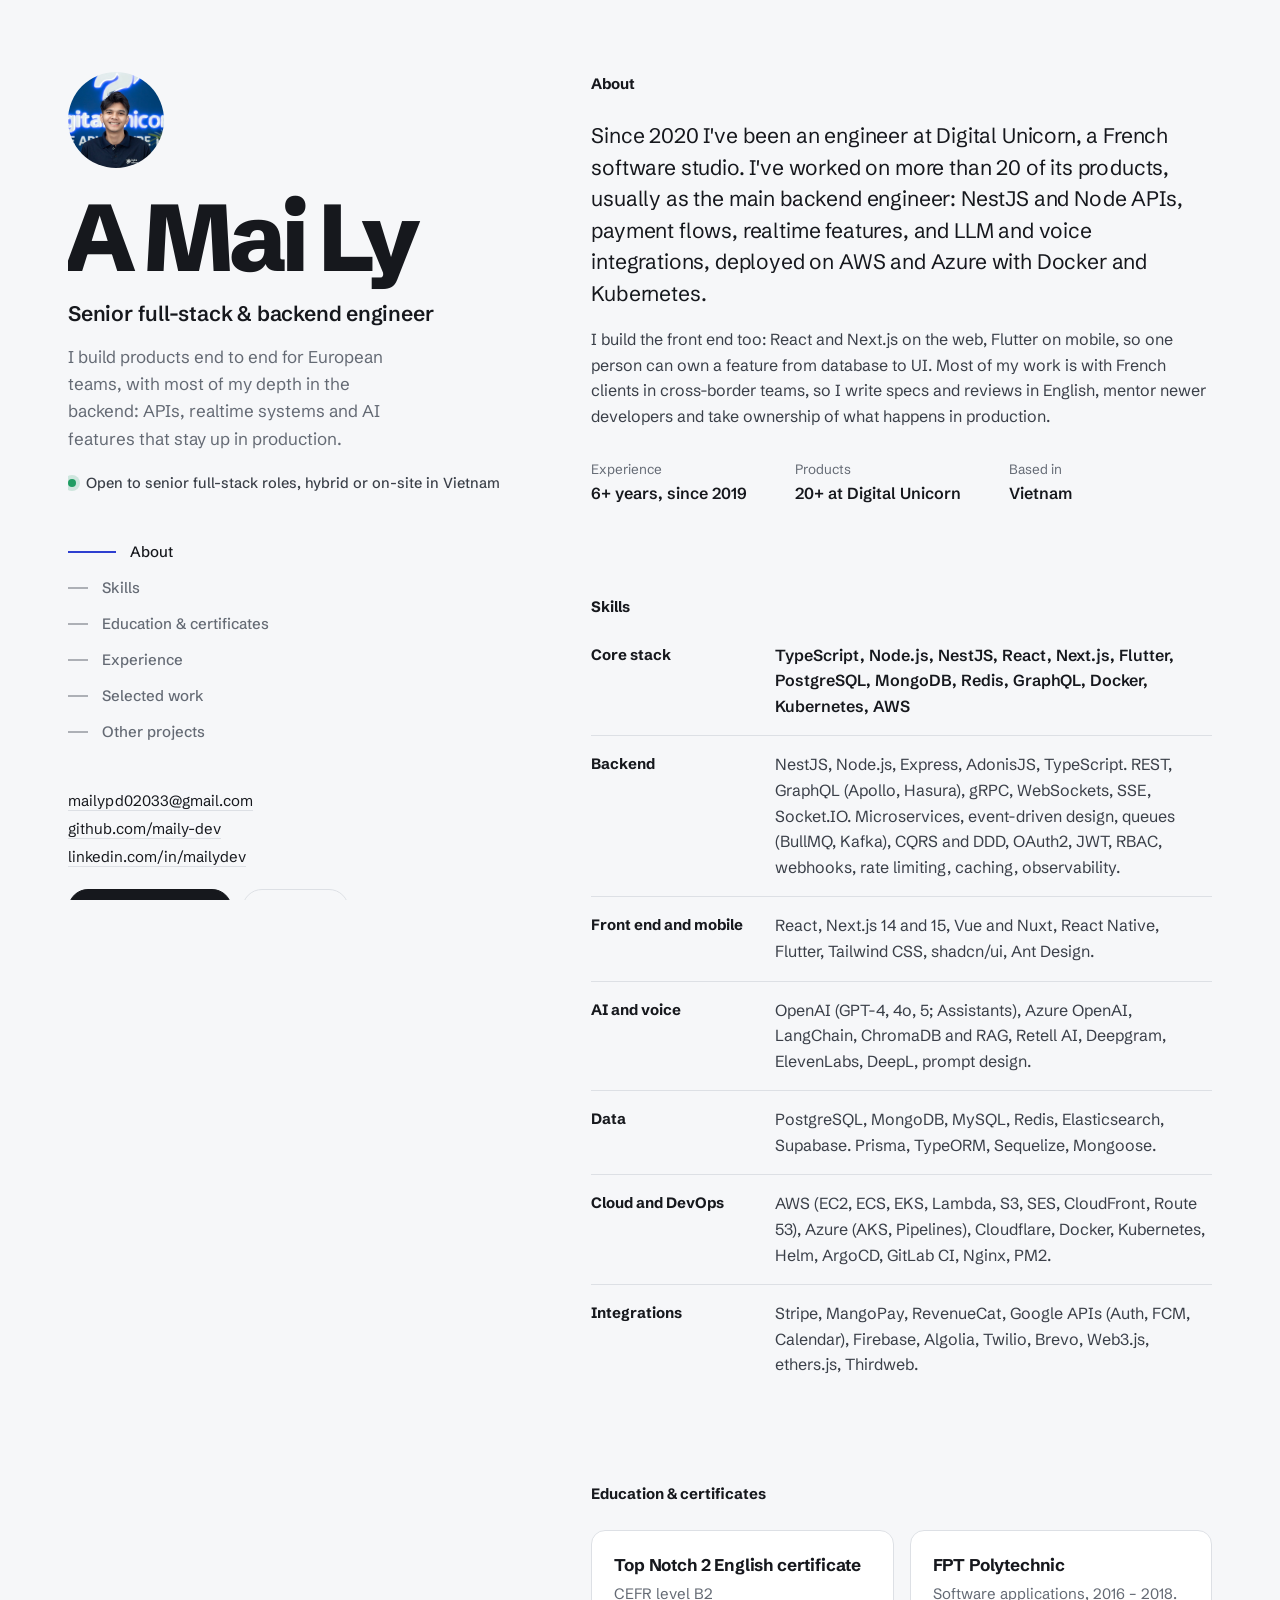
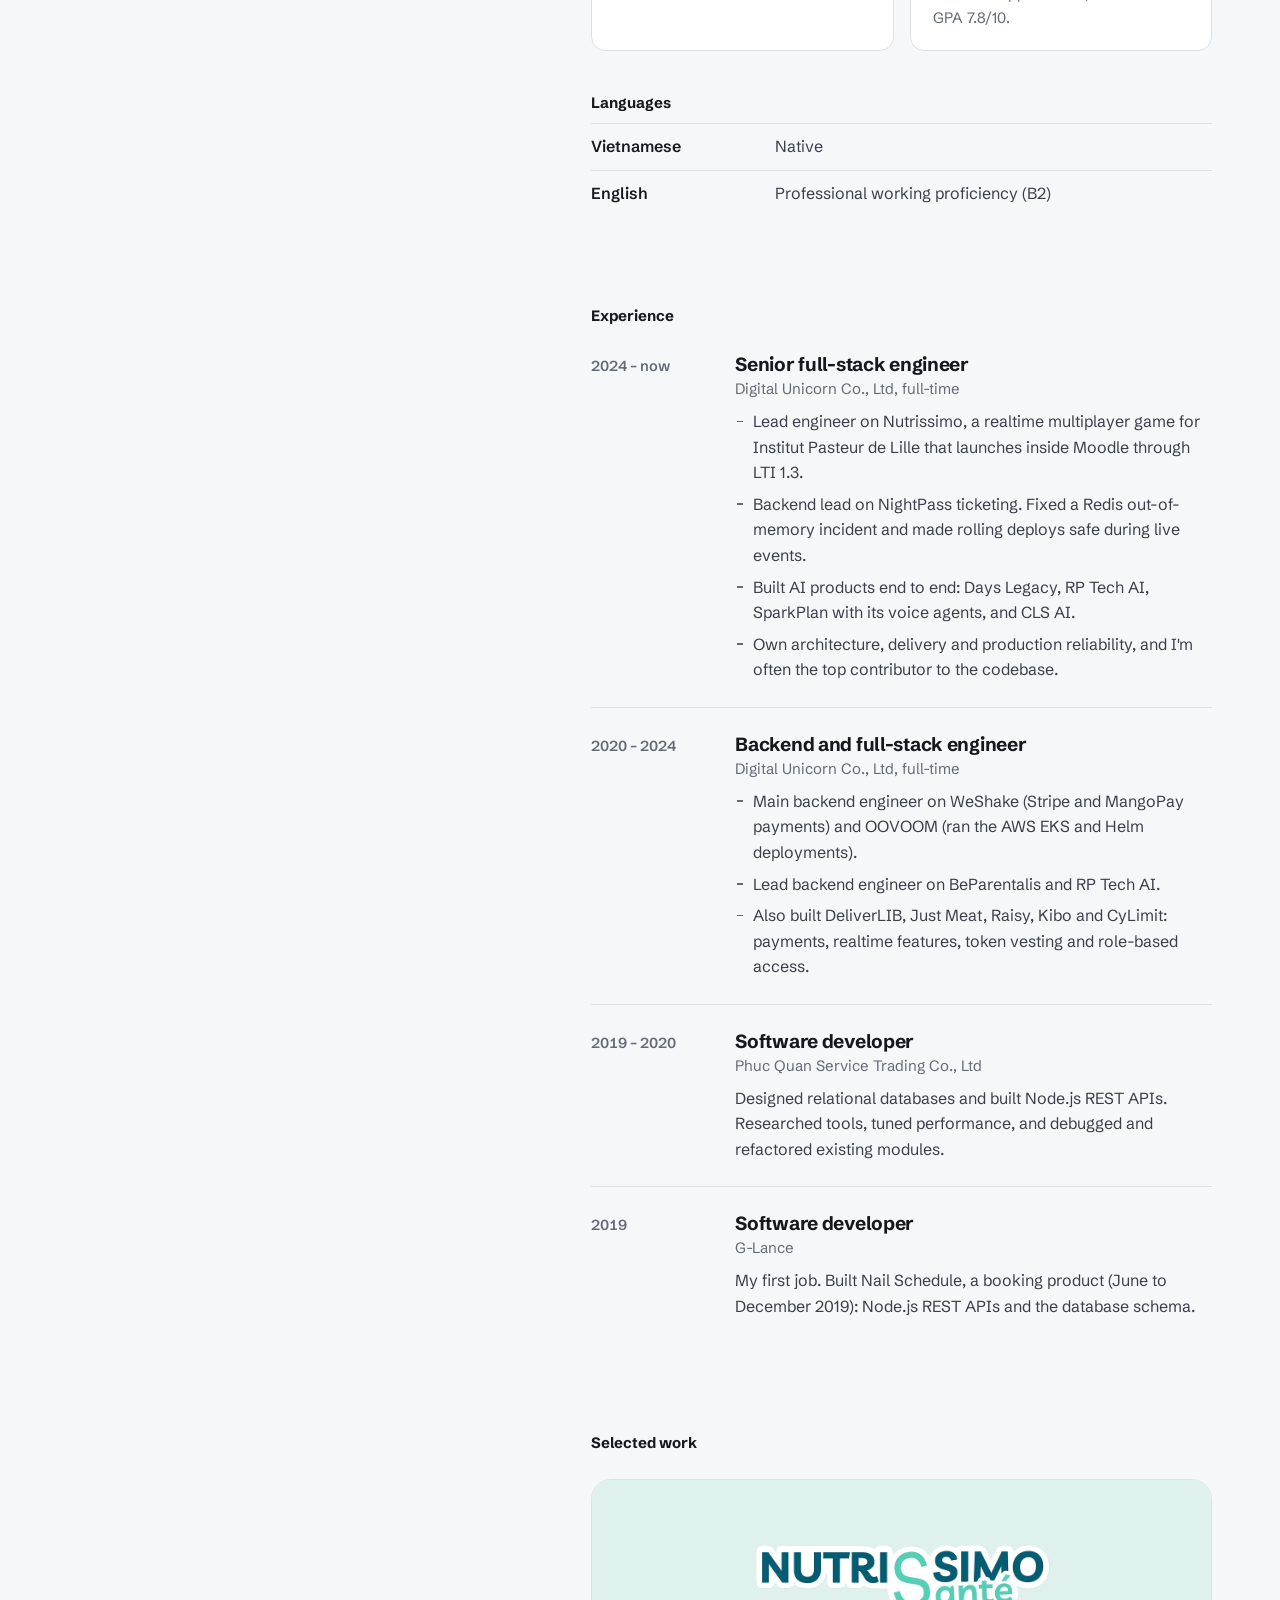
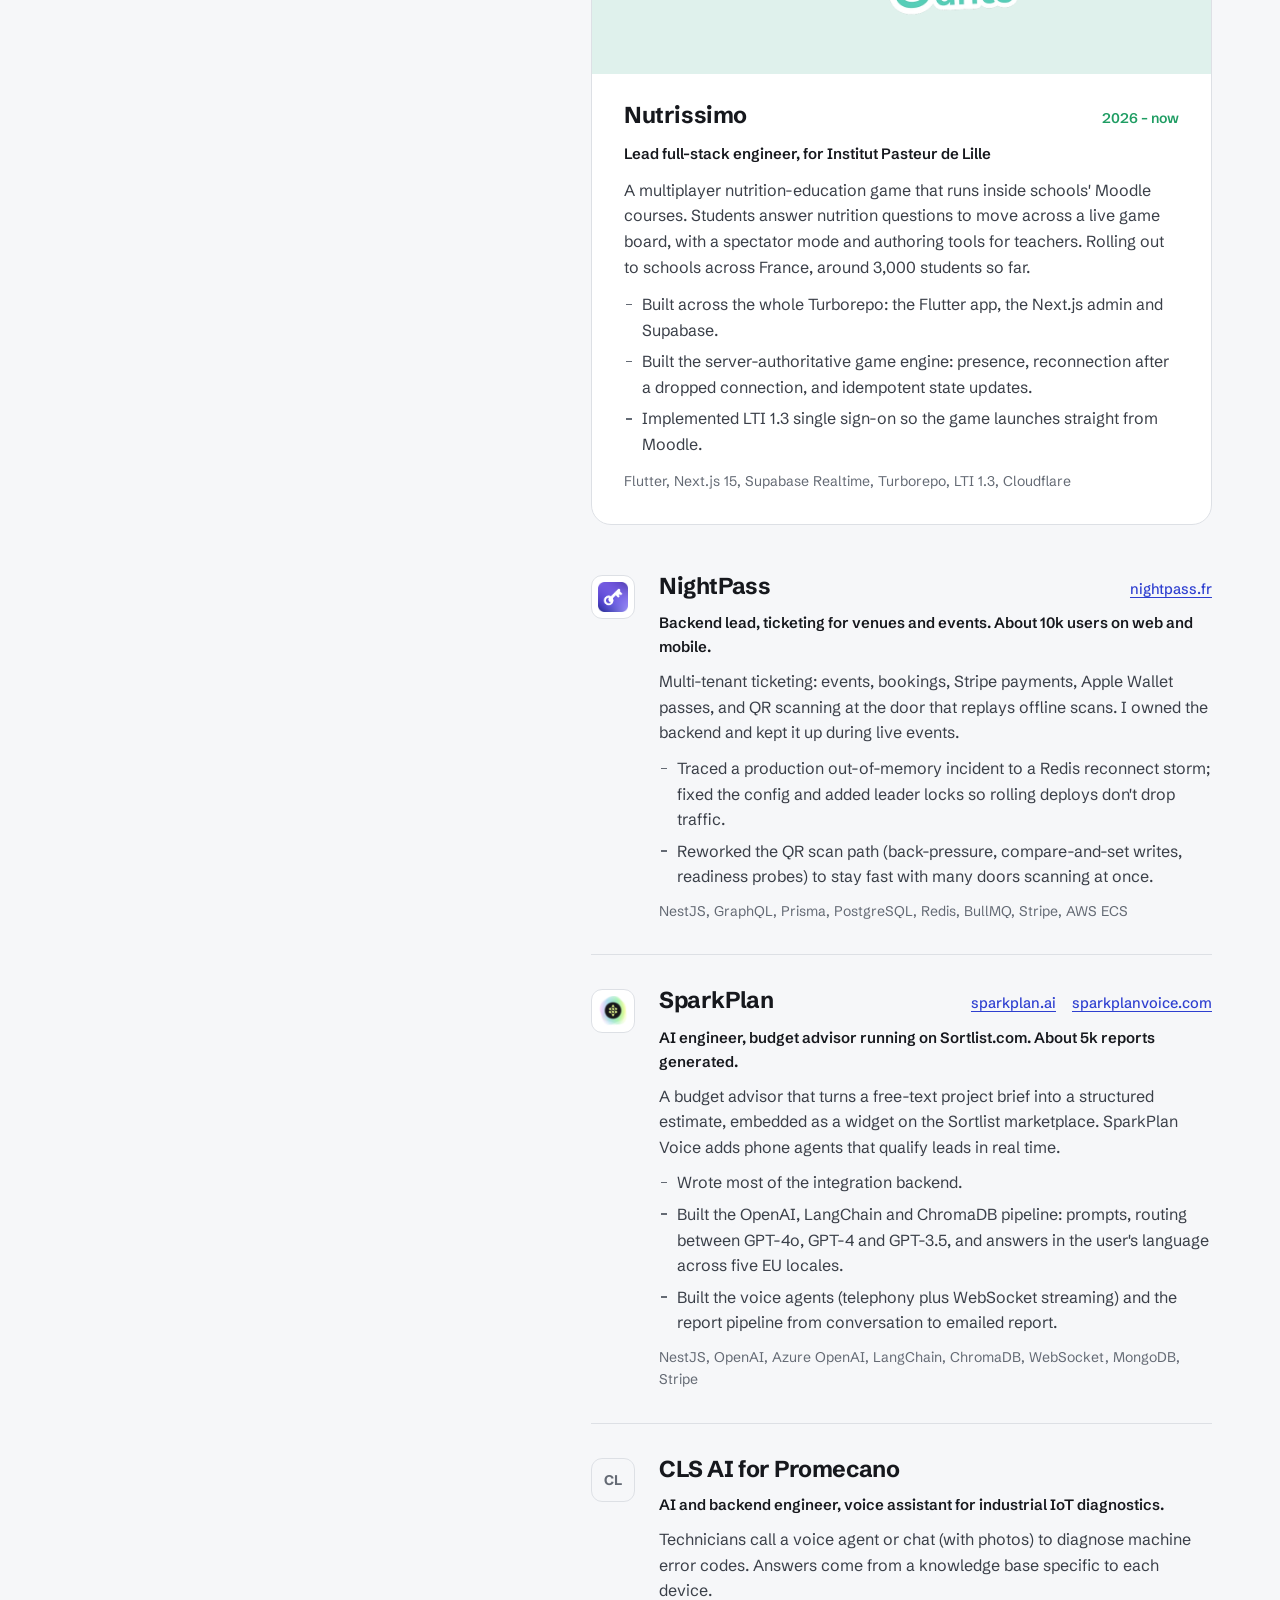
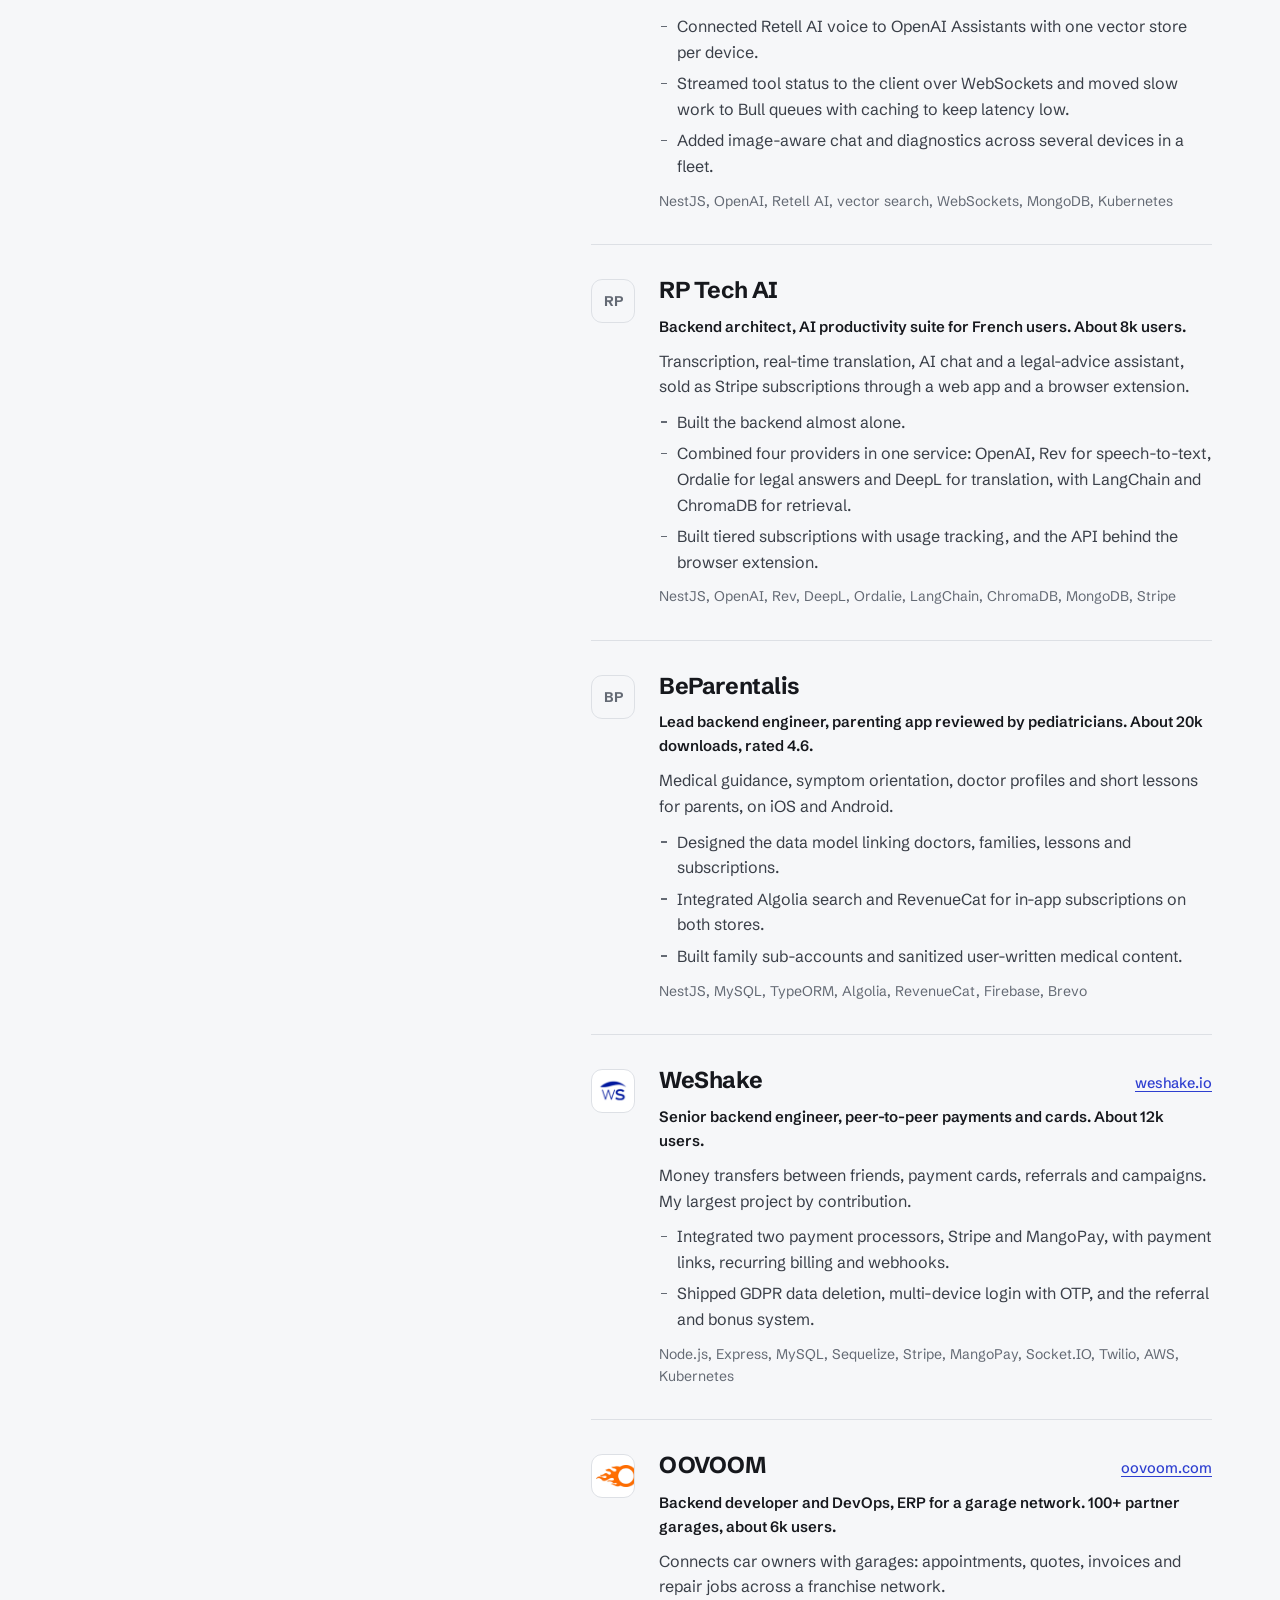
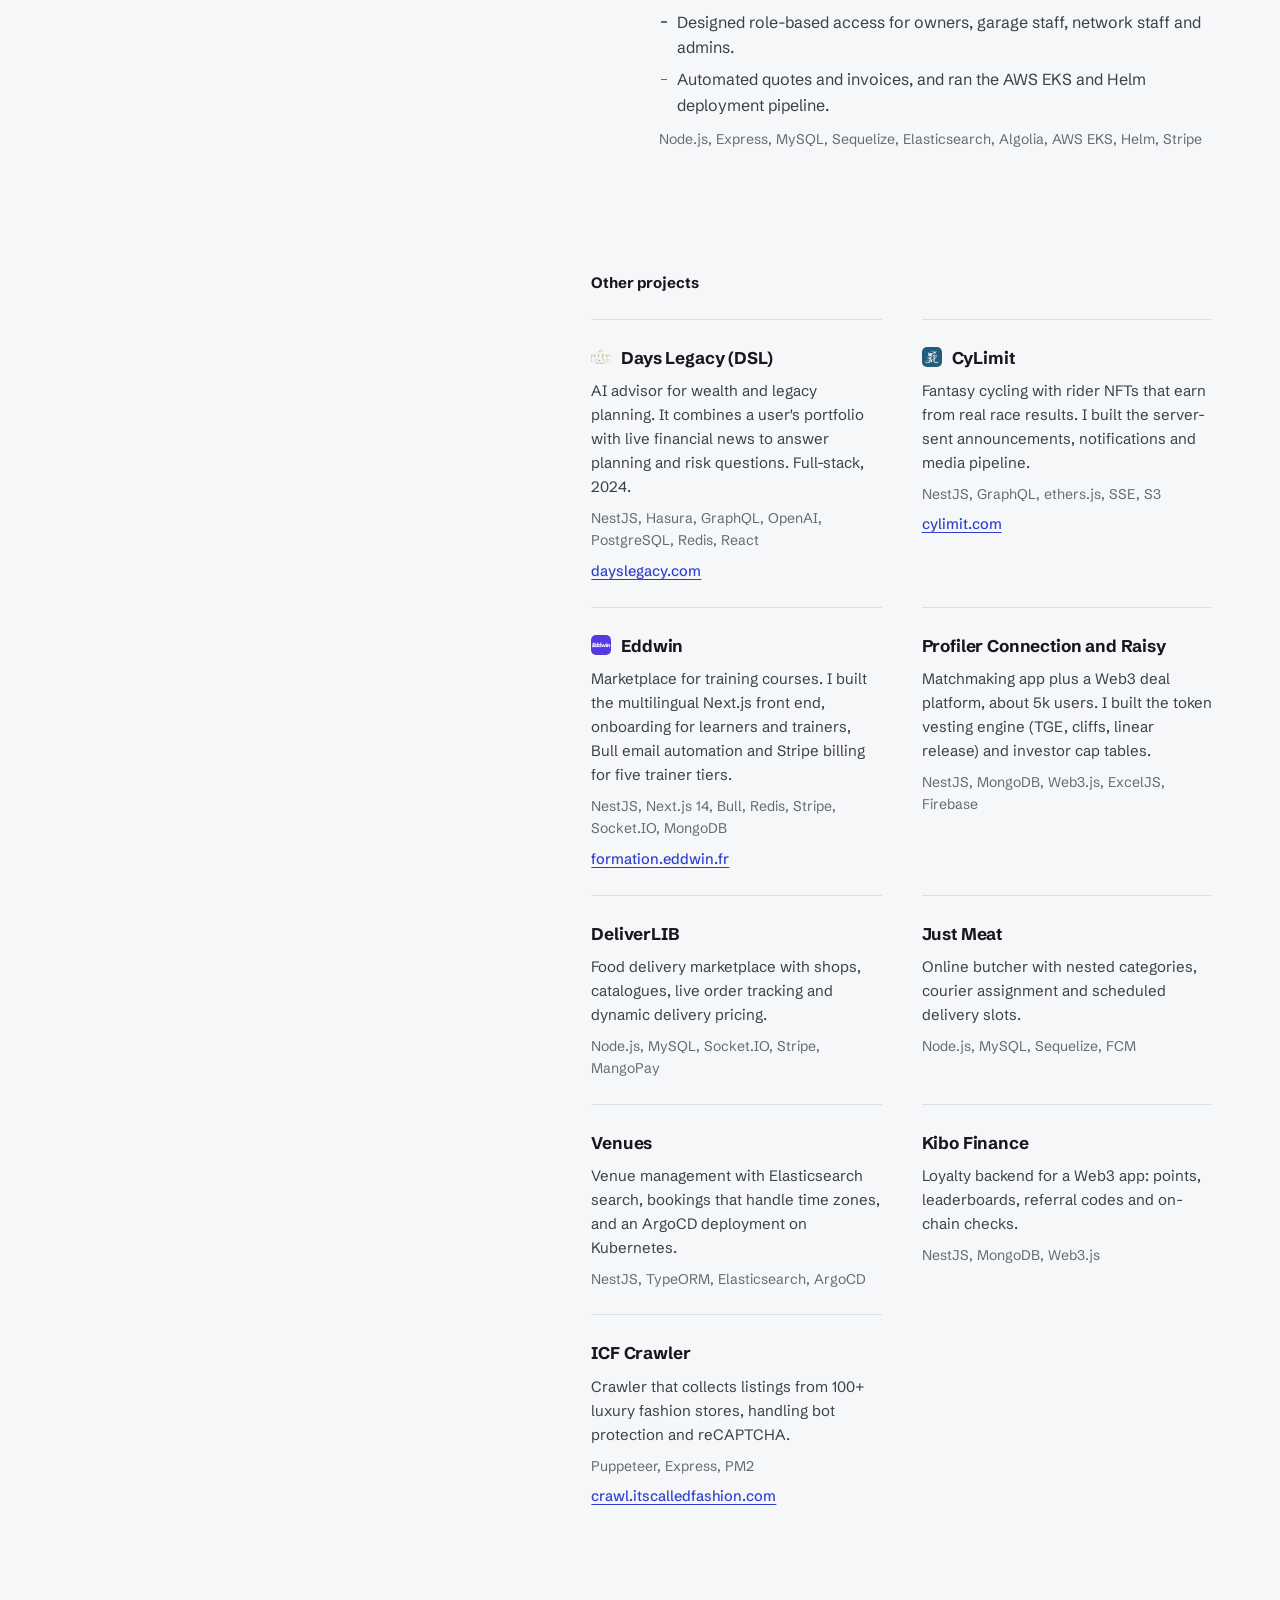
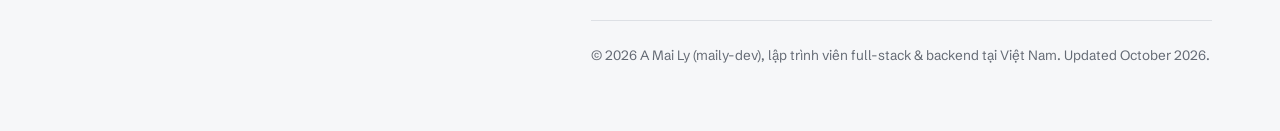
==== commit 868f4a45: "Drop commit counts and authorship percentages" ====
--- a/index.html
+++ b/index.html
@@ -123,7 +123,7 @@
           what happens in production.</p>
         <dl class="facts">
           <div><dt>Experience</dt><dd>6+ years, since 2019</dd></div>
-          <div><dt>Commits</dt><dd>4,000+ across these products</dd></div>
+          <div><dt>Products</dt><dd>20+ at Digital Unicorn</dd></div>
           <div><dt>Based in</dt><dd>Vietnam</dd></div>
         </dl>
       </div>
@@ -200,7 +200,7 @@
             <p class="job__org">Digital Unicorn Co., Ltd, full-time</p>
             <ul class="proj__points">
               <li>Lead engineer on Nutrissimo, a realtime multiplayer game for Institut Pasteur de Lille that launches inside Moodle through LTI 1.3.</li>
-              <li>Backend lead on NightPass ticketing (59% of commits). Fixed a Redis out-of-memory incident and made rolling deploys safe during live events.</li>
+              <li>Backend lead on NightPass ticketing. Fixed a Redis out-of-memory incident and made rolling deploys safe during live events.</li>
               <li>Built AI products end to end: Days Legacy, RP Tech AI, SparkPlan with its voice agents, and CLS AI.</li>
               <li>Own architecture, delivery and production reliability, and I'm often the top contributor to the codebase.</li>
             </ul>
@@ -212,8 +212,8 @@
             <h3>Backend and full-stack engineer</h3>
             <p class="job__org">Digital Unicorn Co., Ltd, full-time</p>
             <ul class="proj__points">
-              <li>Main backend engineer on WeShake (715 commits, Stripe and MangoPay payments) and OOVOOM (404 commits, ran the AWS EKS and Helm deployments).</li>
-              <li>Lead backend engineer on BeParentalis (78% of commits) and RP Tech AI (98% of commits).</li>
+              <li>Main backend engineer on WeShake (Stripe and MangoPay payments) and OOVOOM (ran the AWS EKS and Helm deployments).</li>
+              <li>Lead backend engineer on BeParentalis and RP Tech AI.</li>
               <li>Also built DeliverLIB, Just Meat, Raisy, Kibo and CyLimit: payments, realtime features, token vesting and role-based access.</li>
             </ul>
           </div>
@@ -241,7 +241,6 @@
     <!-- Selected work -->
     <section id="work" class="block">
       <h2 class="block__title">Selected work</h2>
-      <p class="block__note">Commit counts and authorship shares come from each repository's git history.</p>
 
       <!-- Nutrissimo (current) -->
       <article class="lead-proj">
@@ -258,7 +257,7 @@
             move across a live game board, with a spectator mode and authoring tools for teachers. Rolling out to schools across France,
             around 3,000 students so far.</p>
           <ul class="proj__points">
-            <li>352 commits across a Turborepo with a Flutter app, a Next.js admin and Supabase.</li>
+            <li>Built across the whole Turborepo: the Flutter app, the Next.js admin and Supabase.</li>
             <li>Built the server-authoritative game engine: presence, reconnection after a dropped connection, and idempotent state updates.</li>
             <li>Implemented LTI 1.3 single sign-on so the game launches straight from Moodle.</li>
           </ul>
@@ -278,7 +277,6 @@
             <p>Multi-tenant ticketing: events, bookings, Stripe payments, Apple Wallet passes, and QR scanning at the door that replays
               offline scans. I owned the backend and kept it up during live events.</p>
             <ul class="proj__points">
-              <li>579 commits, 59% of the repository.</li>
               <li>Traced a production out-of-memory incident to a Redis reconnect storm; fixed the config and added leader locks so rolling deploys don't drop traffic.</li>
               <li>Reworked the QR scan path (back-pressure, compare-and-set writes, readiness probes) to stay fast with many doors scanning at once.</li>
             </ul>
@@ -300,7 +298,7 @@
             <p>A budget advisor that turns a free-text project brief into a structured estimate, embedded as a widget on the Sortlist
               marketplace. SparkPlan Voice adds phone agents that qualify leads in real time.</p>
             <ul class="proj__points">
-              <li>Wrote most of the integration backend, up to 94% of commits in some services.</li>
+              <li>Wrote most of the integration backend.</li>
               <li>Built the OpenAI, LangChain and ChromaDB pipeline: prompts, routing between GPT-4o, GPT-4 and GPT-3.5, and answers in the user's language across five EU locales.</li>
               <li>Built the voice agents (telephony plus WebSocket streaming) and the report pipeline from conversation to emailed report.</li>
             </ul>
@@ -336,7 +334,7 @@
             <p>Transcription, real-time translation, AI chat and a legal-advice assistant, sold as Stripe subscriptions through a web app
               and a browser extension.</p>
             <ul class="proj__points">
-              <li>Built the backend almost alone: 254 commits, 98% authorship.</li>
+              <li>Built the backend almost alone.</li>
               <li>Combined four providers in one service: OpenAI, Rev for speech-to-text, Ordalie for legal answers and DeepL for translation, with LangChain and ChromaDB for retrieval.</li>
               <li>Built tiered subscriptions with usage tracking, and the API behind the browser extension.</li>
             </ul>
@@ -353,7 +351,7 @@
             <p class="proj__role">Lead backend engineer, parenting app reviewed by pediatricians. About 20k downloads, rated 4.6.</p>
             <p>Medical guidance, symptom orientation, doctor profiles and short lessons for parents, on iOS and Android.</p>
             <ul class="proj__points">
-              <li>247 commits, 78% of the repository. Designed the data model linking doctors, families, lessons and subscriptions.</li>
+              <li>Designed the data model linking doctors, families, lessons and subscriptions.</li>
               <li>Integrated Algolia search and RevenueCat for in-app subscriptions on both stores.</li>
               <li>Built family sub-accounts and sanitized user-written medical content.</li>
             </ul>
@@ -371,7 +369,6 @@
             <p class="proj__role">Senior backend engineer, peer-to-peer payments and cards. About 12k users.</p>
             <p>Money transfers between friends, payment cards, referrals and campaigns. My largest project by contribution.</p>
             <ul class="proj__points">
-              <li>715 commits.</li>
               <li>Integrated two payment processors, Stripe and MangoPay, with payment links, recurring billing and webhooks.</li>
               <li>Shipped GDPR data deletion, multi-device login with OTP, and the referral and bonus system.</li>
             </ul>
@@ -389,7 +386,6 @@
             <p class="proj__role">Backend developer and DevOps, ERP for a garage network. 100+ partner garages, about 6k users.</p>
             <p>Connects car owners with garages: appointments, quotes, invoices and repair jobs across a franchise network.</p>
             <ul class="proj__points">
-              <li>404 commits over two years, 52% of the core API.</li>
               <li>Designed role-based access for owners, garage staff, network staff and admins.</li>
               <li>Automated quotes and invoices, and ran the AWS EKS and Helm deployment pipeline.</li>
             </ul>
@@ -424,22 +420,22 @@
         </li>
         <li>
           <div class="others__name">Profiler Connection and Raisy</div>
-          <p>Matchmaking app plus a Web3 deal platform, about 5k users. I built the token vesting engine (TGE, cliffs, linear release) and investor cap tables. 81 commits, 57%.</p>
+          <p>Matchmaking app plus a Web3 deal platform, about 5k users. I built the token vesting engine (TGE, cliffs, linear release) and investor cap tables.</p>
           <p class="proj__stack">NestJS, MongoDB, Web3.js, ExcelJS, Firebase</p>
         </li>
         <li>
           <div class="others__name">DeliverLIB</div>
-          <p>Food delivery marketplace with shops, catalogues, live order tracking and dynamic delivery pricing. 249 commits, 75%.</p>
+          <p>Food delivery marketplace with shops, catalogues, live order tracking and dynamic delivery pricing.</p>
           <p class="proj__stack">Node.js, MySQL, Socket.IO, Stripe, MangoPay</p>
         </li>
         <li>
           <div class="others__name">Just Meat</div>
-          <p>Online butcher with nested categories, courier assignment and scheduled delivery slots. 246 commits, 72%.</p>
+          <p>Online butcher with nested categories, courier assignment and scheduled delivery slots.</p>
           <p class="proj__stack">Node.js, MySQL, Sequelize, FCM</p>
         </li>
         <li>
           <div class="others__name">Venues</div>
-          <p>Venue management with Elasticsearch search, bookings that handle time zones, and an ArgoCD deployment on Kubernetes. 226 commits.</p>
+          <p>Venue management with Elasticsearch search, bookings that handle time zones, and an ArgoCD deployment on Kubernetes.</p>
           <p class="proj__stack">NestJS, TypeORM, Elasticsearch, ArgoCD</p>
         </li>
         <li>
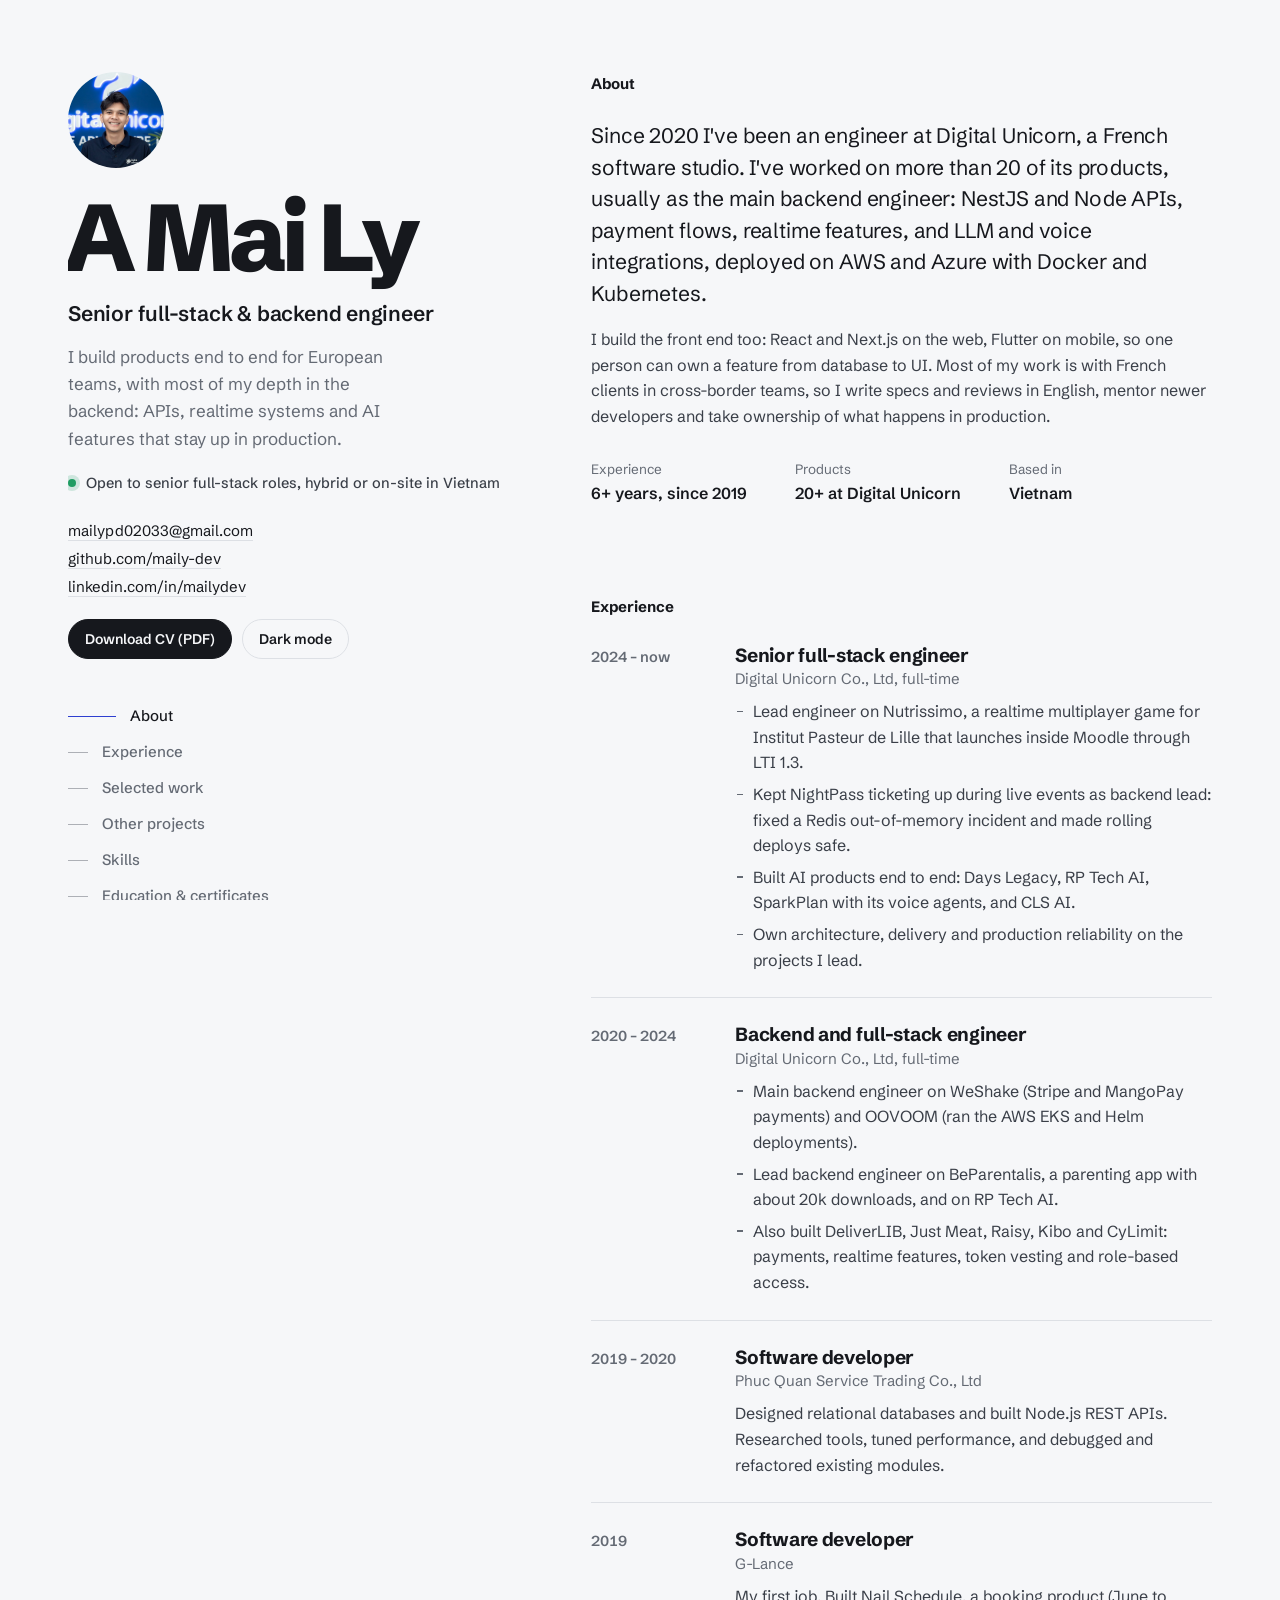
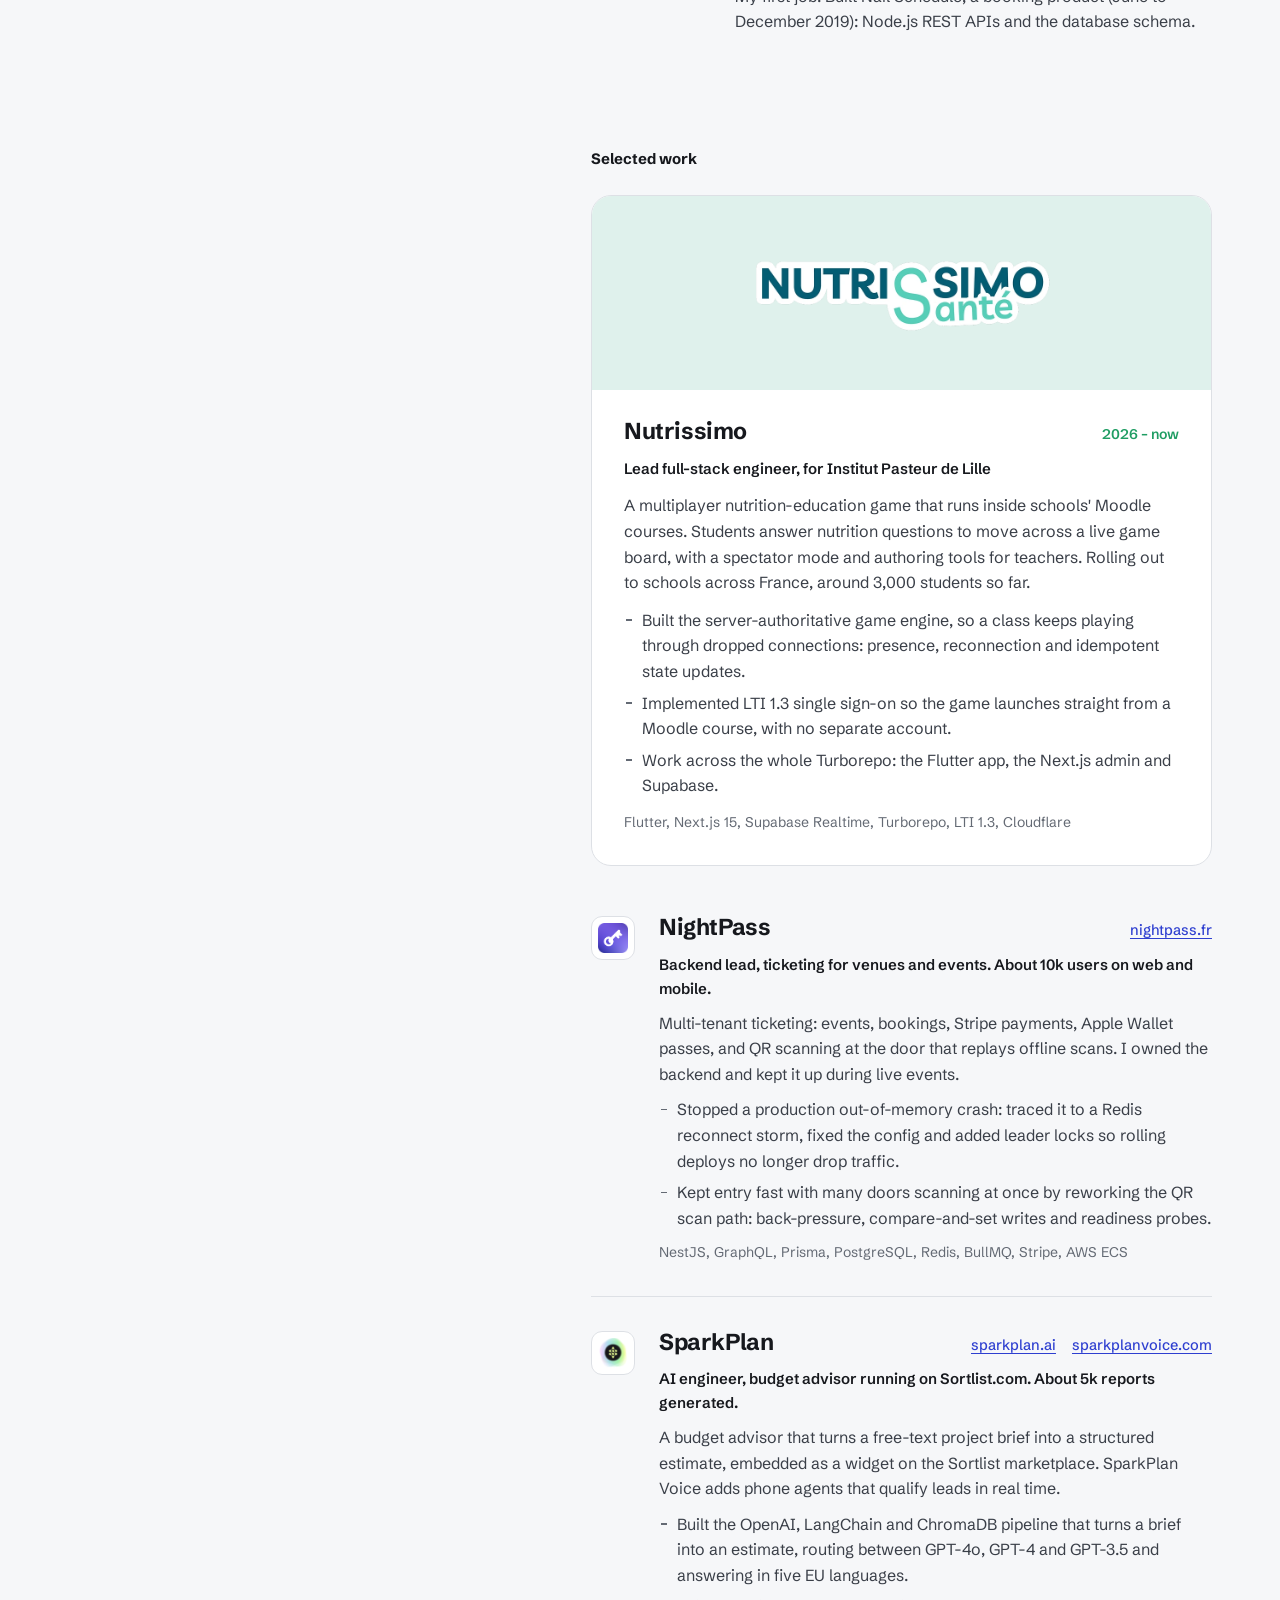
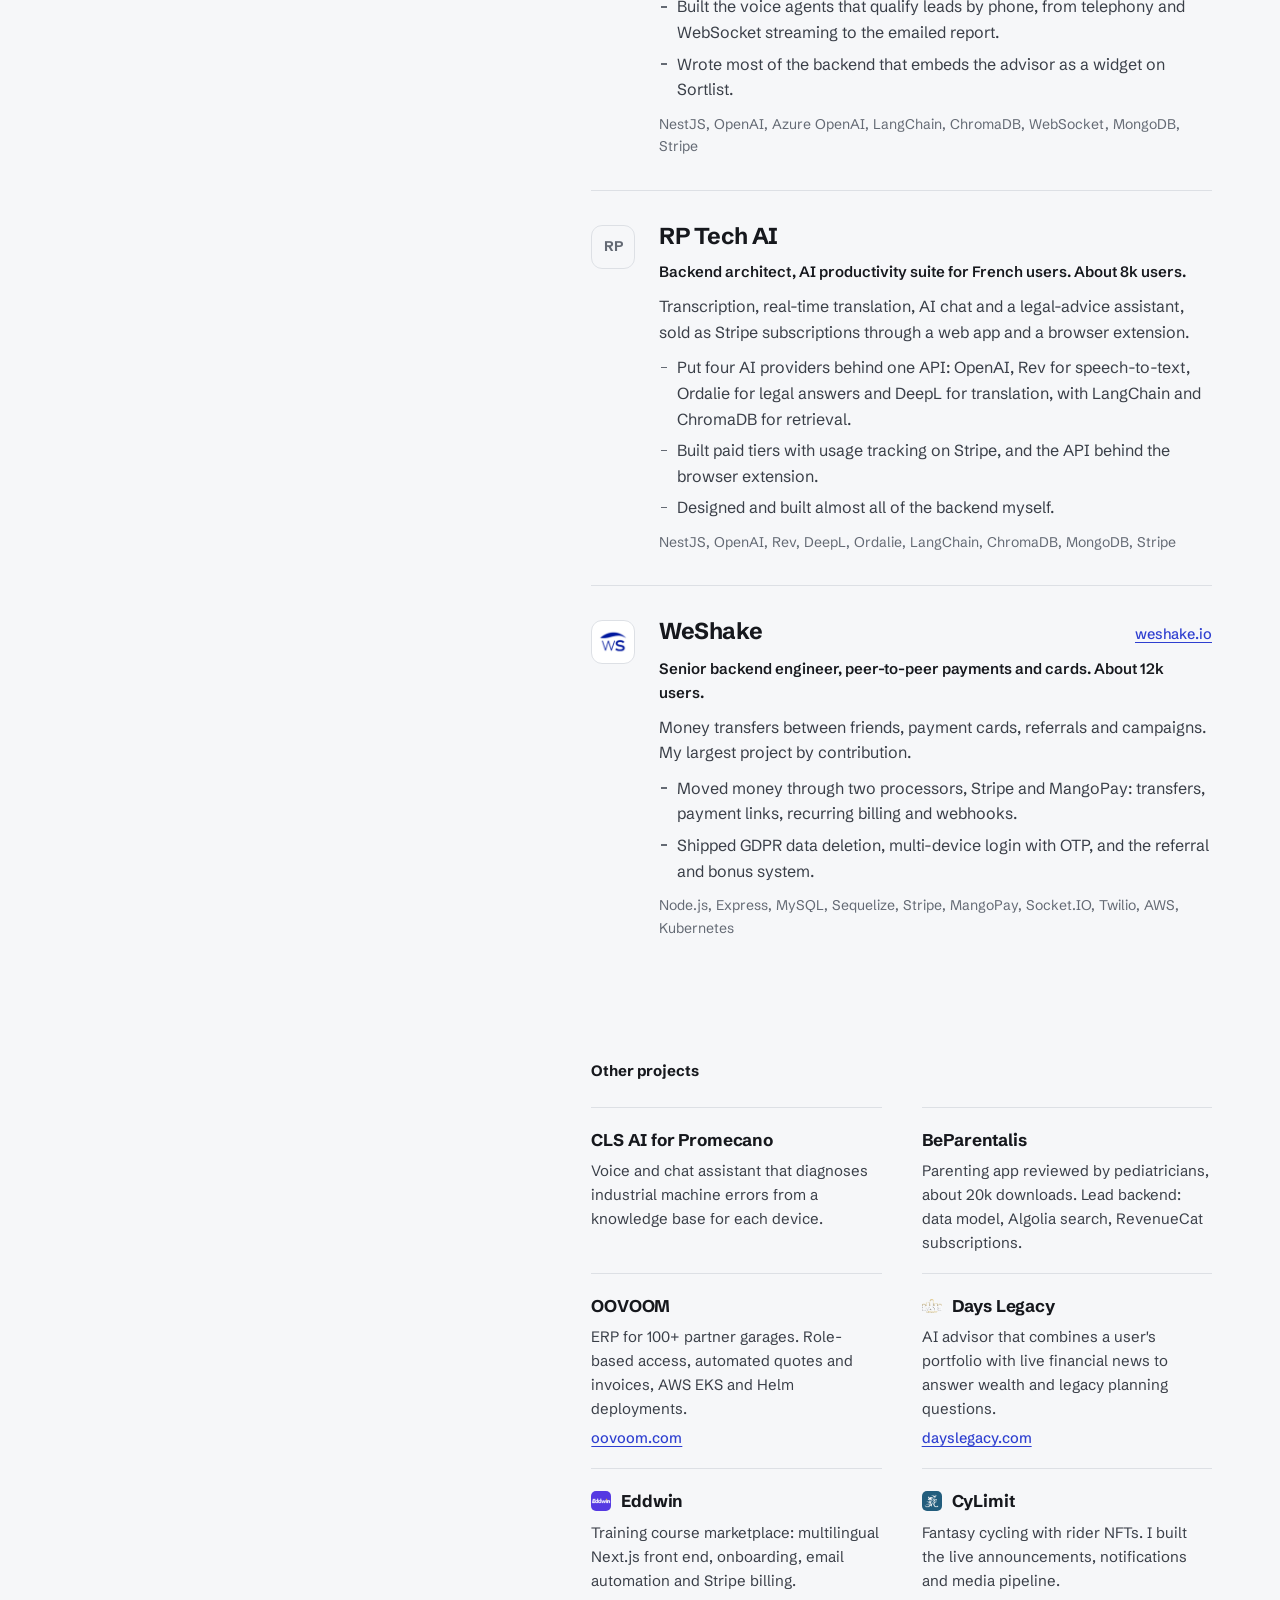
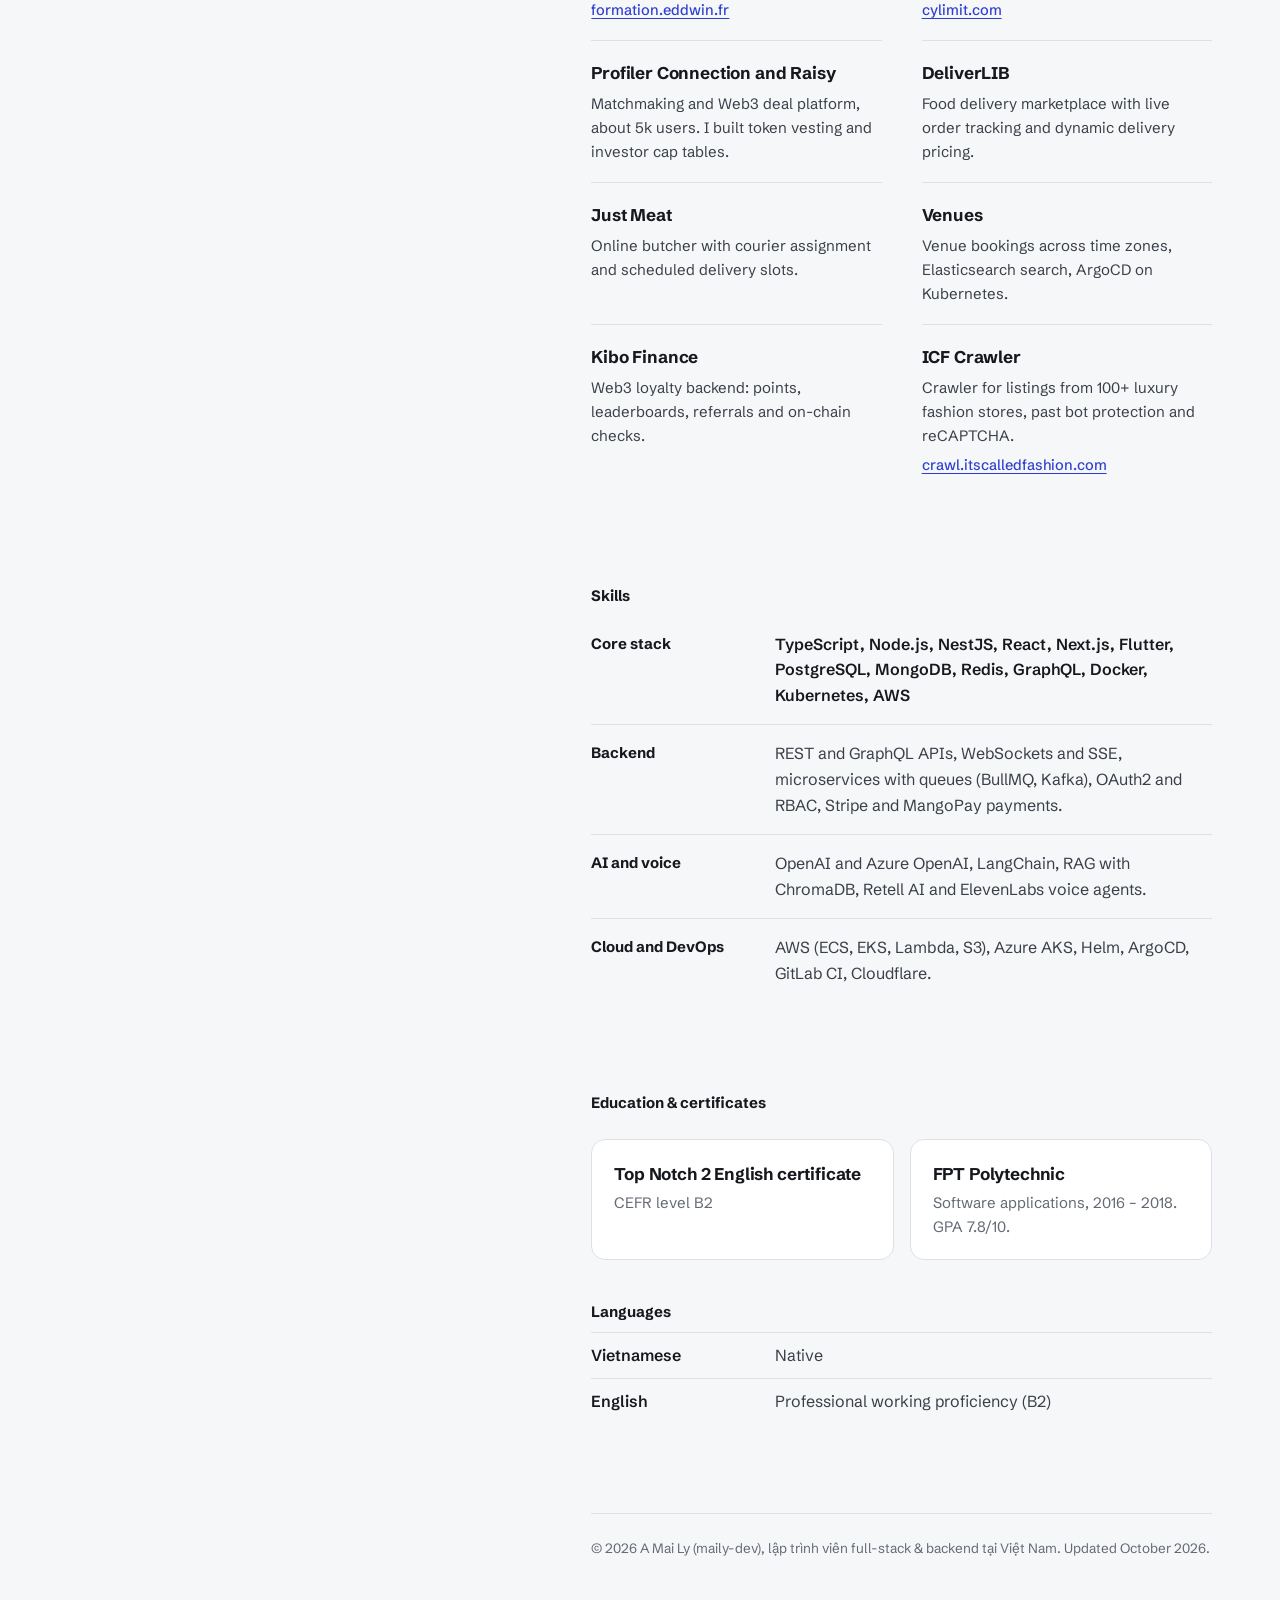
==== commit 90d1f28d: "Recruiter-first order, 5 featured projects, shorter skills, outcome-led bullets, 2-page PDF" ====
--- a/index.html
+++ b/index.html
@@ -68,7 +68,7 @@
 <link rel="preconnect" href="https://fonts.googleapis.com" />
 <link rel="preconnect" href="https://fonts.gstatic.com" crossorigin />
 <link rel="stylesheet" href="https://fonts.googleapis.com/css2?family=Schibsted+Grotesk:ital,wght@0,400..900;1,400..700&display=swap" />
-<link rel="stylesheet" href="assets/css/styles.css?v=20261030" />
+<link rel="stylesheet" href="assets/css/styles.css?v=20261030c" />
 <link rel="icon" href="data:image/svg+xml,<svg xmlns='http://www.w3.org/2000/svg' viewBox='0 0 100 100'><rect width='100' height='100' rx='20' fill='%232e3fd0'/><text x='50' y='69' font-size='56' font-family='Arial,sans-serif' font-weight='800' fill='white' text-anchor='middle'>ML</text></svg>" />
 </head>
 <body>
@@ -84,18 +84,6 @@
       <p class="role">Senior full-stack &amp; backend engineer</p>
       <p class="pitch">I build products end to end for European teams, with most of my depth in the backend: APIs, realtime systems and AI features that stay up in production.</p>
       <p class="status"><span class="status__dot" aria-hidden="true"></span>Open to senior full-stack roles, hybrid or on-site in Vietnam</p>
-    </div>
-
-    <nav class="toc" aria-label="Sections">
-      <a href="#about" data-spy="about">About</a>
-      <a href="#skills" data-spy="skills">Skills</a>
-      <a href="#education" data-spy="education">Education &amp; certificates</a>
-      <a href="#experience" data-spy="experience">Experience</a>
-      <a href="#work" data-spy="work">Selected work</a>
-      <a href="#more" data-spy="more">Other projects</a>
-    </nav>
-
-    <div class="side__bottom">
       <ul class="contact">
         <li><a href="mailto:mailypd02033@gmail.com">mailypd02033@gmail.com</a></li>
         <li><a href="https://github.com/maily-dev" target="_blank" rel="noopener">github.com/maily-dev</a></li>
@@ -106,6 +94,15 @@
         <button type="button" class="btn btn--quiet" id="theme-toggle" aria-pressed="false">Dark mode</button>
       </div>
     </div>
+
+    <nav class="toc" aria-label="Sections">
+      <a href="#about" data-spy="about">About</a>
+      <a href="#experience" data-spy="experience">Experience</a>
+      <a href="#work" data-spy="work">Selected work</a>
+      <a href="#more" data-spy="more">Other projects</a>
+      <a href="#skills" data-spy="skills">Skills</a>
+      <a href="#education" data-spy="education">Education &amp; certificates</a>
+    </nav>
   </header>
 
   <!-- ============ CONTENT ============ -->
@@ -129,66 +126,6 @@
       </div>
     </section>
 
-    <!-- Skills -->
-    <section id="skills" class="block">
-      <h2 class="block__title">Skills</h2>
-      <dl class="skills">
-        <div class="skills__core">
-          <dt>Core stack</dt>
-          <dd>TypeScript, Node.js, NestJS, React, Next.js, Flutter, PostgreSQL, MongoDB, Redis, GraphQL, Docker, Kubernetes, AWS</dd>
-        </div>
-        <div>
-          <dt>Backend</dt>
-          <dd>NestJS, Node.js, Express, AdonisJS, TypeScript. REST, GraphQL (Apollo, Hasura), gRPC, WebSockets, SSE, Socket.IO.
-            Microservices, event-driven design, queues (BullMQ, Kafka), CQRS and DDD, OAuth2, JWT, RBAC, webhooks, rate limiting,
-            caching, observability.</dd>
-        </div>
-        <div>
-          <dt>Front end and mobile</dt>
-          <dd>React, Next.js 14 and 15, Vue and Nuxt, React Native, Flutter, Tailwind CSS, shadcn/ui, Ant Design.</dd>
-        </div>
-        <div>
-          <dt>AI and voice</dt>
-          <dd>OpenAI (GPT-4, 4o, 5; Assistants), Azure OpenAI, LangChain, ChromaDB and RAG, Retell AI, Deepgram, ElevenLabs, DeepL,
-            prompt design.</dd>
-        </div>
-        <div>
-          <dt>Data</dt>
-          <dd>PostgreSQL, MongoDB, MySQL, Redis, Elasticsearch, Supabase. Prisma, TypeORM, Sequelize, Mongoose.</dd>
-        </div>
-        <div>
-          <dt>Cloud and DevOps</dt>
-          <dd>AWS (EC2, ECS, EKS, Lambda, S3, SES, CloudFront, Route 53), Azure (AKS, Pipelines), Cloudflare, Docker, Kubernetes,
-            Helm, ArgoCD, GitLab CI, Nginx, PM2.</dd>
-        </div>
-        <div>
-          <dt>Integrations</dt>
-          <dd>Stripe, MangoPay, RevenueCat, Google APIs (Auth, FCM, Calendar), Firebase, Algolia, Twilio, Brevo, Web3.js, ethers.js,
-            Thirdweb.</dd>
-        </div>
-      </dl>
-    </section>
-
-    <!-- Education & certificates -->
-    <section id="education" class="block">
-      <h2 class="block__title">Education &amp; certificates</h2>
-      <ul class="creds">
-        <li>
-          <h3>Top Notch 2 English certificate</h3>
-          <p>CEFR level B2</p>
-        </li>
-        <li>
-          <h3>FPT Polytechnic</h3>
-          <p>Software applications, 2016 – 2018. GPA 7.8/10.</p>
-        </li>
-      </ul>
-      <h3 class="subhead">Languages</h3>
-      <ul class="langs">
-        <li><span>Vietnamese</span><span>Native</span></li>
-        <li><span>English</span><span>Professional working proficiency (B2)</span></li>
-      </ul>
-    </section>
-
     <!-- Experience -->
     <section id="experience" class="block">
       <h2 class="block__title">Experience</h2>
@@ -200,9 +137,9 @@
             <p class="job__org">Digital Unicorn Co., Ltd, full-time</p>
             <ul class="proj__points">
               <li>Lead engineer on Nutrissimo, a realtime multiplayer game for Institut Pasteur de Lille that launches inside Moodle through LTI 1.3.</li>
-              <li>Backend lead on NightPass ticketing. Fixed a Redis out-of-memory incident and made rolling deploys safe during live events.</li>
+              <li>Kept NightPass ticketing up during live events as backend lead: fixed a Redis out-of-memory incident and made rolling deploys safe.</li>
               <li>Built AI products end to end: Days Legacy, RP Tech AI, SparkPlan with its voice agents, and CLS AI.</li>
-              <li>Own architecture, delivery and production reliability, and I'm often the top contributor to the codebase.</li>
+              <li>Own architecture, delivery and production reliability on the projects I lead.</li>
             </ul>
           </div>
         </li>
@@ -213,7 +150,7 @@
             <p class="job__org">Digital Unicorn Co., Ltd, full-time</p>
             <ul class="proj__points">
               <li>Main backend engineer on WeShake (Stripe and MangoPay payments) and OOVOOM (ran the AWS EKS and Helm deployments).</li>
-              <li>Lead backend engineer on BeParentalis and RP Tech AI.</li>
+              <li>Lead backend engineer on BeParentalis, a parenting app with about 20k downloads, and on RP Tech AI.</li>
               <li>Also built DeliverLIB, Just Meat, Raisy, Kibo and CyLimit: payments, realtime features, token vesting and role-based access.</li>
             </ul>
           </div>
@@ -257,9 +194,9 @@
             move across a live game board, with a spectator mode and authoring tools for teachers. Rolling out to schools across France,
             around 3,000 students so far.</p>
           <ul class="proj__points">
-            <li>Built across the whole Turborepo: the Flutter app, the Next.js admin and Supabase.</li>
-            <li>Built the server-authoritative game engine: presence, reconnection after a dropped connection, and idempotent state updates.</li>
-            <li>Implemented LTI 1.3 single sign-on so the game launches straight from Moodle.</li>
+            <li>Built the server-authoritative game engine, so a class keeps playing through dropped connections: presence, reconnection and idempotent state updates.</li>
+            <li>Implemented LTI 1.3 single sign-on so the game launches straight from a Moodle course, with no separate account.</li>
+            <li>Work across the whole Turborepo: the Flutter app, the Next.js admin and Supabase.</li>
           </ul>
           <p class="proj__stack">Flutter, Next.js 15, Supabase Realtime, Turborepo, LTI 1.3, Cloudflare</p>
         </div>
@@ -277,8 +214,8 @@
             <p>Multi-tenant ticketing: events, bookings, Stripe payments, Apple Wallet passes, and QR scanning at the door that replays
               offline scans. I owned the backend and kept it up during live events.</p>
             <ul class="proj__points">
-              <li>Traced a production out-of-memory incident to a Redis reconnect storm; fixed the config and added leader locks so rolling deploys don't drop traffic.</li>
-              <li>Reworked the QR scan path (back-pressure, compare-and-set writes, readiness probes) to stay fast with many doors scanning at once.</li>
+              <li>Stopped a production out-of-memory crash: traced it to a Redis reconnect storm, fixed the config and added leader locks so rolling deploys no longer drop traffic.</li>
+              <li>Kept entry fast with many doors scanning at once by reworking the QR scan path: back-pressure, compare-and-set writes and readiness probes.</li>
             </ul>
             <p class="proj__stack">NestJS, GraphQL, Prisma, PostgreSQL, Redis, BullMQ, Stripe, AWS ECS</p>
           </div>
@@ -298,29 +235,11 @@
             <p>A budget advisor that turns a free-text project brief into a structured estimate, embedded as a widget on the Sortlist
               marketplace. SparkPlan Voice adds phone agents that qualify leads in real time.</p>
             <ul class="proj__points">
-              <li>Wrote most of the integration backend.</li>
-              <li>Built the OpenAI, LangChain and ChromaDB pipeline: prompts, routing between GPT-4o, GPT-4 and GPT-3.5, and answers in the user's language across five EU locales.</li>
-              <li>Built the voice agents (telephony plus WebSocket streaming) and the report pipeline from conversation to emailed report.</li>
+              <li>Built the OpenAI, LangChain and ChromaDB pipeline that turns a brief into an estimate, routing between GPT-4o, GPT-4 and GPT-3.5 and answering in five EU languages.</li>
+              <li>Built the voice agents that qualify leads by phone, from telephony and WebSocket streaming to the emailed report.</li>
+              <li>Wrote most of the backend that embeds the advisor as a widget on Sortlist.</li>
             </ul>
             <p class="proj__stack">NestJS, OpenAI, Azure OpenAI, LangChain, ChromaDB, WebSocket, MongoDB, Stripe</p>
-          </div>
-        </li>
-
-        <li class="proj">
-          <span class="logo logo--initials" aria-hidden="true">CL</span>
-          <div class="proj__body">
-            <div class="proj__head">
-              <h3>CLS AI for Promecano</h3>
-            </div>
-            <p class="proj__role">AI and backend engineer, voice assistant for industrial IoT diagnostics.</p>
-            <p>Technicians call a voice agent or chat (with photos) to diagnose machine error codes. Answers come from a knowledge base
-              specific to each device.</p>
-            <ul class="proj__points">
-              <li>Connected Retell AI voice to OpenAI Assistants with one vector store per device.</li>
-              <li>Streamed tool status to the client over WebSockets and moved slow work to Bull queues with caching to keep latency low.</li>
-              <li>Added image-aware chat and diagnostics across several devices in a fleet.</li>
-            </ul>
-            <p class="proj__stack">NestJS, OpenAI, Retell AI, vector search, WebSockets, MongoDB, Kubernetes</p>
           </div>
         </li>
 
@@ -334,28 +253,11 @@
             <p>Transcription, real-time translation, AI chat and a legal-advice assistant, sold as Stripe subscriptions through a web app
               and a browser extension.</p>
             <ul class="proj__points">
-              <li>Built the backend almost alone.</li>
-              <li>Combined four providers in one service: OpenAI, Rev for speech-to-text, Ordalie for legal answers and DeepL for translation, with LangChain and ChromaDB for retrieval.</li>
-              <li>Built tiered subscriptions with usage tracking, and the API behind the browser extension.</li>
+              <li>Put four AI providers behind one API: OpenAI, Rev for speech-to-text, Ordalie for legal answers and DeepL for translation, with LangChain and ChromaDB for retrieval.</li>
+              <li>Built paid tiers with usage tracking on Stripe, and the API behind the browser extension.</li>
+              <li>Designed and built almost all of the backend myself.</li>
             </ul>
             <p class="proj__stack">NestJS, OpenAI, Rev, DeepL, Ordalie, LangChain, ChromaDB, MongoDB, Stripe</p>
-          </div>
-        </li>
-
-        <li class="proj">
-          <span class="logo logo--initials" aria-hidden="true">BP</span>
-          <div class="proj__body">
-            <div class="proj__head">
-              <h3>BeParentalis</h3>
-            </div>
-            <p class="proj__role">Lead backend engineer, parenting app reviewed by pediatricians. About 20k downloads, rated 4.6.</p>
-            <p>Medical guidance, symptom orientation, doctor profiles and short lessons for parents, on iOS and Android.</p>
-            <ul class="proj__points">
-              <li>Designed the data model linking doctors, families, lessons and subscriptions.</li>
-              <li>Integrated Algolia search and RevenueCat for in-app subscriptions on both stores.</li>
-              <li>Built family sub-accounts and sanitized user-written medical content.</li>
-            </ul>
-            <p class="proj__stack">NestJS, MySQL, TypeORM, Algolia, RevenueCat, Firebase, Brevo</p>
           </div>
         </li>
 
@@ -369,30 +271,12 @@
             <p class="proj__role">Senior backend engineer, peer-to-peer payments and cards. About 12k users.</p>
             <p>Money transfers between friends, payment cards, referrals and campaigns. My largest project by contribution.</p>
             <ul class="proj__points">
-              <li>Integrated two payment processors, Stripe and MangoPay, with payment links, recurring billing and webhooks.</li>
+              <li>Moved money through two processors, Stripe and MangoPay: transfers, payment links, recurring billing and webhooks.</li>
               <li>Shipped GDPR data deletion, multi-device login with OTP, and the referral and bonus system.</li>
             </ul>
             <p class="proj__stack">Node.js, Express, MySQL, Sequelize, Stripe, MangoPay, Socket.IO, Twilio, AWS, Kubernetes</p>
           </div>
         </li>
-
-        <li class="proj">
-          <span class="logo logo--crop"><img src="assets/img/oovoom.png" alt="" /></span>
-          <div class="proj__body">
-            <div class="proj__head">
-              <h3>OOVOOM</h3>
-              <a class="proj__link" href="https://oovoom.com" target="_blank" rel="noopener">oovoom.com</a>
-            </div>
-            <p class="proj__role">Backend developer and DevOps, ERP for a garage network. 100+ partner garages, about 6k users.</p>
-            <p>Connects car owners with garages: appointments, quotes, invoices and repair jobs across a franchise network.</p>
-            <ul class="proj__points">
-              <li>Designed role-based access for owners, garage staff, network staff and admins.</li>
-              <li>Automated quotes and invoices, and ran the AWS EKS and Helm deployment pipeline.</li>
-            </ul>
-            <p class="proj__stack">Node.js, Express, MySQL, Sequelize, Elasticsearch, Algolia, AWS EKS, Helm, Stripe</p>
-          </div>
-        </li>
-
       </ol>
     </section>
 
@@ -401,54 +285,101 @@
       <h2 class="block__title">Other projects</h2>
       <ul class="others">
         <li>
-          <div class="others__name"><img src="assets/img/dayslegacy.png" alt="" />Days Legacy (DSL)</div>
-          <p>AI advisor for wealth and legacy planning. It combines a user's portfolio with live financial news to answer planning and risk questions. Full-stack, 2024.</p>
-          <p class="proj__stack">NestJS, Hasura, GraphQL, OpenAI, PostgreSQL, Redis, React</p>
+          <div class="others__name">CLS AI for Promecano</div>
+          <p>Voice and chat assistant that diagnoses industrial machine errors from a knowledge base for each device.</p>
+        </li>
+        <li>
+          <div class="others__name">BeParentalis</div>
+          <p>Parenting app reviewed by pediatricians, about 20k downloads. Lead backend: data model, Algolia search, RevenueCat subscriptions.</p>
+        </li>
+        <li>
+          <div class="others__name">OOVOOM</div>
+          <p>ERP for 100+ partner garages. Role-based access, automated quotes and invoices, AWS EKS and Helm deployments.</p>
+          <a class="proj__link" href="https://oovoom.com" target="_blank" rel="noopener">oovoom.com</a>
+        </li>
+        <li>
+          <div class="others__name"><img src="assets/img/dayslegacy.png" alt="" />Days Legacy</div>
+          <p>AI advisor that combines a user's portfolio with live financial news to answer wealth and legacy planning questions.</p>
           <a class="proj__link" href="https://www.dayslegacy.com" target="_blank" rel="noopener">dayslegacy.com</a>
         </li>
         <li>
+          <div class="others__name"><img src="assets/img/eddwin.png" alt="" />Eddwin</div>
+          <p>Training course marketplace: multilingual Next.js front end, onboarding, email automation and Stripe billing.</p>
+          <a class="proj__link" href="https://formation.eddwin.fr" target="_blank" rel="noopener">formation.eddwin.fr</a>
+        </li>
+        <li>
           <div class="others__name"><img src="assets/img/cylimit.png" alt="" />CyLimit</div>
-          <p>Fantasy cycling with rider NFTs that earn from real race results. I built the server-sent announcements, notifications and media pipeline.</p>
-          <p class="proj__stack">NestJS, GraphQL, ethers.js, SSE, S3</p>
+          <p>Fantasy cycling with rider NFTs. I built the live announcements, notifications and media pipeline.</p>
           <a class="proj__link" href="https://cylimit.com/en/" target="_blank" rel="noopener">cylimit.com</a>
         </li>
         <li>
-          <div class="others__name"><img src="assets/img/eddwin.png" alt="" />Eddwin</div>
-          <p>Marketplace for training courses. I built the multilingual Next.js front end, onboarding for learners and trainers, Bull email automation and Stripe billing for five trainer tiers.</p>
-          <p class="proj__stack">NestJS, Next.js 14, Bull, Redis, Stripe, Socket.IO, MongoDB</p>
-          <a class="proj__link" href="https://formation.eddwin.fr" target="_blank" rel="noopener">formation.eddwin.fr</a>
-        </li>
-        <li>
           <div class="others__name">Profiler Connection and Raisy</div>
-          <p>Matchmaking app plus a Web3 deal platform, about 5k users. I built the token vesting engine (TGE, cliffs, linear release) and investor cap tables.</p>
-          <p class="proj__stack">NestJS, MongoDB, Web3.js, ExcelJS, Firebase</p>
+          <p>Matchmaking and Web3 deal platform, about 5k users. I built token vesting and investor cap tables.</p>
         </li>
         <li>
           <div class="others__name">DeliverLIB</div>
-          <p>Food delivery marketplace with shops, catalogues, live order tracking and dynamic delivery pricing.</p>
-          <p class="proj__stack">Node.js, MySQL, Socket.IO, Stripe, MangoPay</p>
+          <p>Food delivery marketplace with live order tracking and dynamic delivery pricing.</p>
         </li>
         <li>
           <div class="others__name">Just Meat</div>
-          <p>Online butcher with nested categories, courier assignment and scheduled delivery slots.</p>
-          <p class="proj__stack">Node.js, MySQL, Sequelize, FCM</p>
+          <p>Online butcher with courier assignment and scheduled delivery slots.</p>
         </li>
         <li>
           <div class="others__name">Venues</div>
-          <p>Venue management with Elasticsearch search, bookings that handle time zones, and an ArgoCD deployment on Kubernetes.</p>
-          <p class="proj__stack">NestJS, TypeORM, Elasticsearch, ArgoCD</p>
+          <p>Venue bookings across time zones, Elasticsearch search, ArgoCD on Kubernetes.</p>
         </li>
         <li>
           <div class="others__name">Kibo Finance</div>
-          <p>Loyalty backend for a Web3 app: points, leaderboards, referral codes and on-chain checks.</p>
-          <p class="proj__stack">NestJS, MongoDB, Web3.js</p>
+          <p>Web3 loyalty backend: points, leaderboards, referrals and on-chain checks.</p>
         </li>
         <li>
           <div class="others__name">ICF Crawler</div>
-          <p>Crawler that collects listings from 100+ luxury fashion stores, handling bot protection and reCAPTCHA.</p>
-          <p class="proj__stack">Puppeteer, Express, PM2</p>
+          <p>Crawler for listings from 100+ luxury fashion stores, past bot protection and reCAPTCHA.</p>
           <a class="proj__link" href="https://crawl.itscalledfashion.com" target="_blank" rel="noopener">crawl.itscalledfashion.com</a>
         </li>
+      </ul>
+    </section>
+
+    <!-- Skills -->
+    <section id="skills" class="block">
+      <h2 class="block__title">Skills</h2>
+      <dl class="skills">
+        <div class="skills__core">
+          <dt>Core stack</dt>
+          <dd>TypeScript, Node.js, NestJS, React, Next.js, Flutter, PostgreSQL, MongoDB, Redis, GraphQL, Docker, Kubernetes, AWS</dd>
+        </div>
+        <div>
+          <dt>Backend</dt>
+          <dd>REST and GraphQL APIs, WebSockets and SSE, microservices with queues (BullMQ, Kafka), OAuth2 and RBAC, Stripe and MangoPay payments.</dd>
+        </div>
+        <div>
+          <dt>AI and voice</dt>
+          <dd>OpenAI and Azure OpenAI, LangChain, RAG with ChromaDB, Retell AI and ElevenLabs voice agents.</dd>
+        </div>
+        <div>
+          <dt>Cloud and DevOps</dt>
+          <dd>AWS (ECS, EKS, Lambda, S3), Azure AKS, Helm, ArgoCD, GitLab CI, Cloudflare.</dd>
+        </div>
+      </dl>
+    </section>
+
+    <!-- Education & certificates -->
+    <section id="education" class="block">
+      <h2 class="block__title">Education &amp; certificates</h2>
+      <ul class="creds">
+        <li>
+          <h3>Top Notch 2 English certificate</h3>
+          <p>CEFR level B2</p>
+        </li>
+        <li>
+          <h3>FPT Polytechnic</h3>
+          <p>Software applications, 2016 – 2018. GPA 7.8/10.</p>
+        </li>
+      </ul>
+      <h3 class="subhead">Languages</h3>
+      <ul class="langs">
+        <li><span>Vietnamese</span><span>Native</span></li>
+        <li><span>English</span><span>Professional working proficiency (B2)</span></li>
       </ul>
     </section>
 
--- a/assets/css/styles.css
+++ b/assets/css/styles.css
@@ -147,13 +147,14 @@
 .toc a.is-active { color: var(--ink); }
 .toc a.is-active::before { width: 48px; opacity: 1; background: var(--accent); }
 
-.side__bottom { margin-top: auto; display: flex; flex-direction: column; gap: 20px; }
 .contact { display: flex; flex-direction: column; gap: 4px; font-size: 15px; }
 .contact a { color: var(--ink); text-decoration: none; border-bottom: 1px solid var(--line); }
 .contact a:hover { border-bottom-color: var(--accent); color: var(--accent); }
 .contact li { width: fit-content; }
 
 .tools { display: flex; gap: 10px; flex-wrap: wrap; }
+.side__top .contact { margin-top: 24px; }
+.side__top .tools { margin-top: 20px; }
 .btn {
   appearance: none; cursor: pointer; text-decoration: none; display: inline-block;
   border: 1px solid var(--ink); background: var(--ink); color: var(--bg);
@@ -248,15 +249,15 @@
 /* other projects */
 .others { display: grid; grid-template-columns: 1fr 1fr; gap: 0 40px; }
 .others li {
-  display: flex; flex-direction: column; gap: 8px;
-  padding: 24px 0; border-top: 1px solid var(--line);
+  display: flex; flex-direction: column; gap: 6px;
+  padding: 18px 0; border-top: 1px solid var(--line);
 }
 .others__name {
   display: flex; align-items: center; gap: 10px;
   font-size: 17px; font-weight: 700; color: var(--ink); letter-spacing: -0.01em;
 }
 .others__name img { width: 20px; height: 20px; border-radius: 5px; }
-.others li > p:not(.proj__stack) { font-size: 15px; }
+.others li > p { font-size: 15px; }
 .others .proj__link { width: fit-content; }
 
 /* experience */
@@ -302,9 +303,8 @@
 
 /* ---------- entrance (single, on load) ---------- */
 @media (prefers-reduced-motion: no-preference) {
-  .side__top, .toc, .side__bottom, .main { animation: rise .7s cubic-bezier(.2,.7,.2,1) both; }
+  .side__top, .toc, .main { animation: rise .7s cubic-bezier(.2,.7,.2,1) both; }
   .toc { animation-delay: .08s; }
-  .side__bottom { animation-delay: .14s; }
   .main { animation-delay: .2s; }
   @keyframes rise { from { opacity: 0; transform: translateY(10px); } }
 }
@@ -326,7 +326,6 @@
   .name { font-size: clamp(60px, 18vw, 96px); }
   .portrait { width: 80px; height: 80px; margin-bottom: 22px; }
   .toc { display: none; }
-  .side__bottom { margin-top: 0; }
   .main { padding-top: 48px; }
   .block { padding-bottom: 64px; }
   .lede { font-size: 19px; }
@@ -346,14 +345,14 @@
 
 /* ---------- print / PDF ---------- */
 @media print {
-  @page { size: A4; margin: 12mm 13mm 13mm; }
+  @page { size: A4; margin: 10mm 12mm 10mm; }
   :root, :root[data-theme="dark"] {
     --bg: #fff; --surface: #fff; --ink: #000; --ink-2: #1f1f1f; --muted: #555; --line: #d4d4d4;
     --accent: #1f2fa8; --live: #1a7a4c; --nutri-bg: #fff; --tile: #fff;
   }
   html, body { background: #fff; }
   body { font-size: 9pt; line-height: 1.4; }
-  .side__top, .toc, .side__bottom, .main { animation: none !important; }
+  .side__top, .toc, .main { animation: none !important; }
   .page { display: block; padding: 0; max-width: none; }
 
   .side { position: static; height: auto; overflow: visible; padding: 0 0 10pt; gap: 6pt; }
@@ -374,6 +373,8 @@
   .about { gap: 5pt; max-width: none; }
   .lede { font-size: 9.5pt; line-height: 1.4; color: var(--ink-2); }
   .about p { max-width: none; }
+  /* Paper copy: the second About paragraph repeats the experience below. */
+  .about > p:not(.lede) { display: none; }
   .facts { display: none; }
   .facts dt { font-size: 8pt; }
   .facts dd { font-size: 9pt; }
@@ -388,7 +389,10 @@
   .creds h3 { font-size: 9.5pt; margin: 0; }
   .creds h3::after { content: ","; }
   .creds p { font-size: 9pt; color: var(--ink-2); }
-  .subhead { font-size: 9.5pt; margin: 4pt 0 2pt; }
+  .subhead { display: none; }
+  .langs { display: flex; flex-wrap: wrap; gap: 0 18pt; }
+  .langs li { display: flex; gap: 6pt; padding: 0; }
+  .langs li span:first-child::after { content: ":"; }
 
   .job { grid-template-columns: 70pt 1fr; padding: 5pt 0; border-top: 0; }
   .job h3 { font-size: 10.5pt; }
@@ -421,9 +425,9 @@
   .others li { padding: 4pt 0; gap: 1pt; border-top: 0; }
   .others__name { font-size: 9.5pt; }
   .others__name img { display: none; }
-  .others li > p:not(.proj__stack) { font-size: 8.5pt; }
-  .others .proj__stack { display: none; }
+  .others li > p { font-size: 8.5pt; }
   .others .proj__link { display: none; }
+  .others li:nth-child(n+7) { display: none; }
 
   .jobs, .projects { display: block; }
   .job, .proj, .lead-proj__body, .others li, .creds li { break-inside: avoid; }
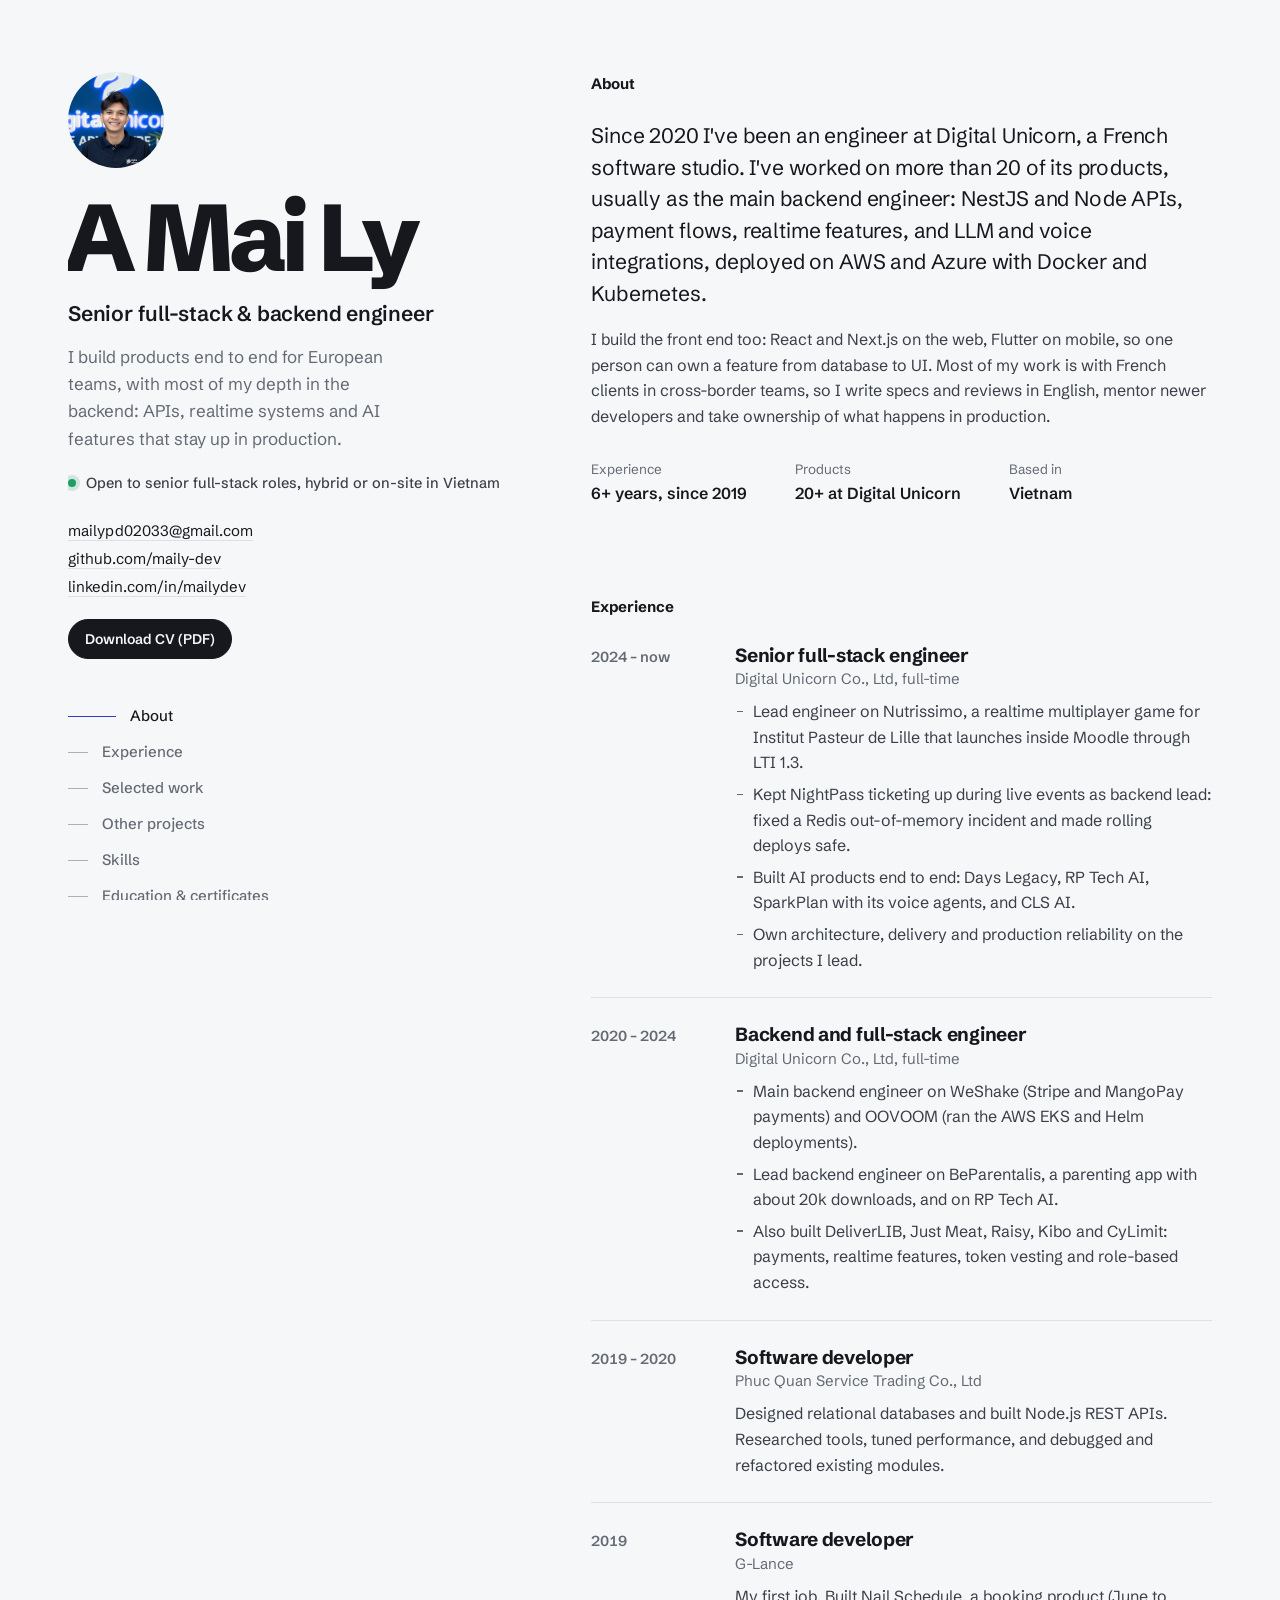
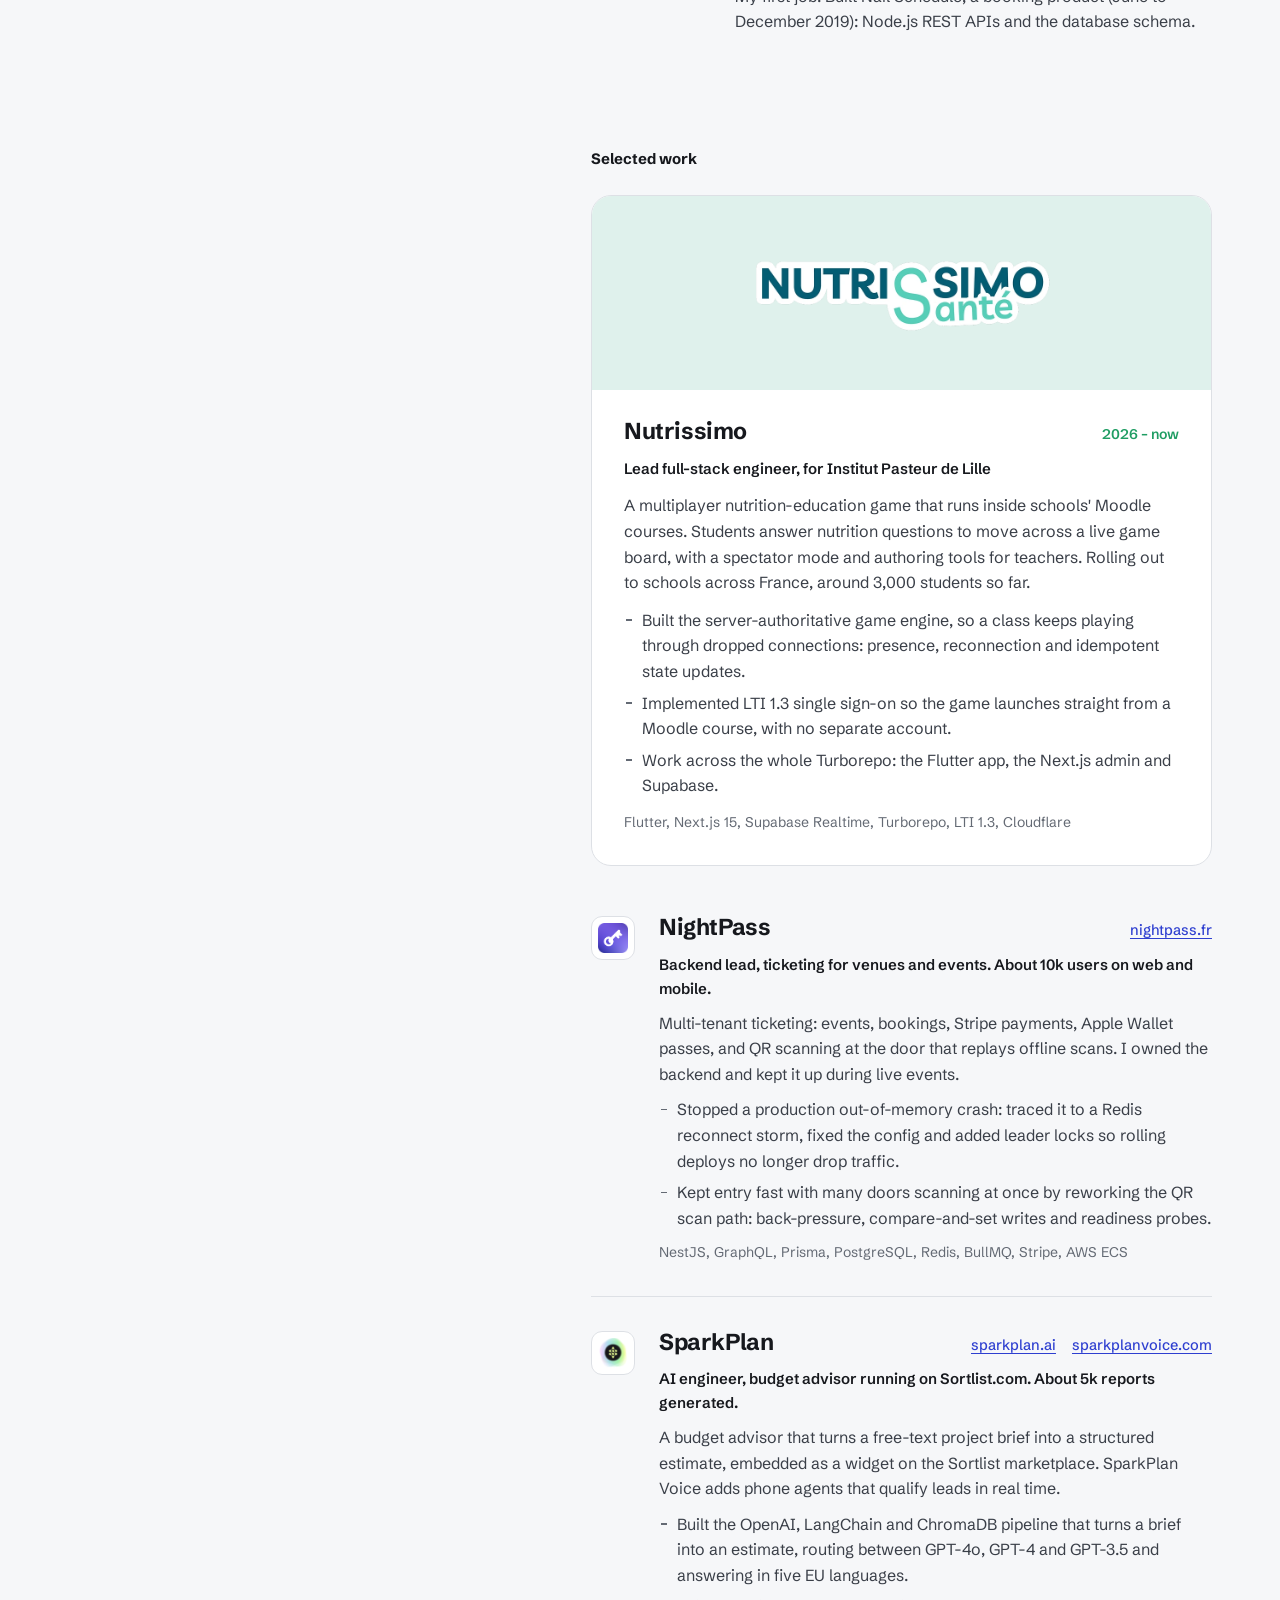
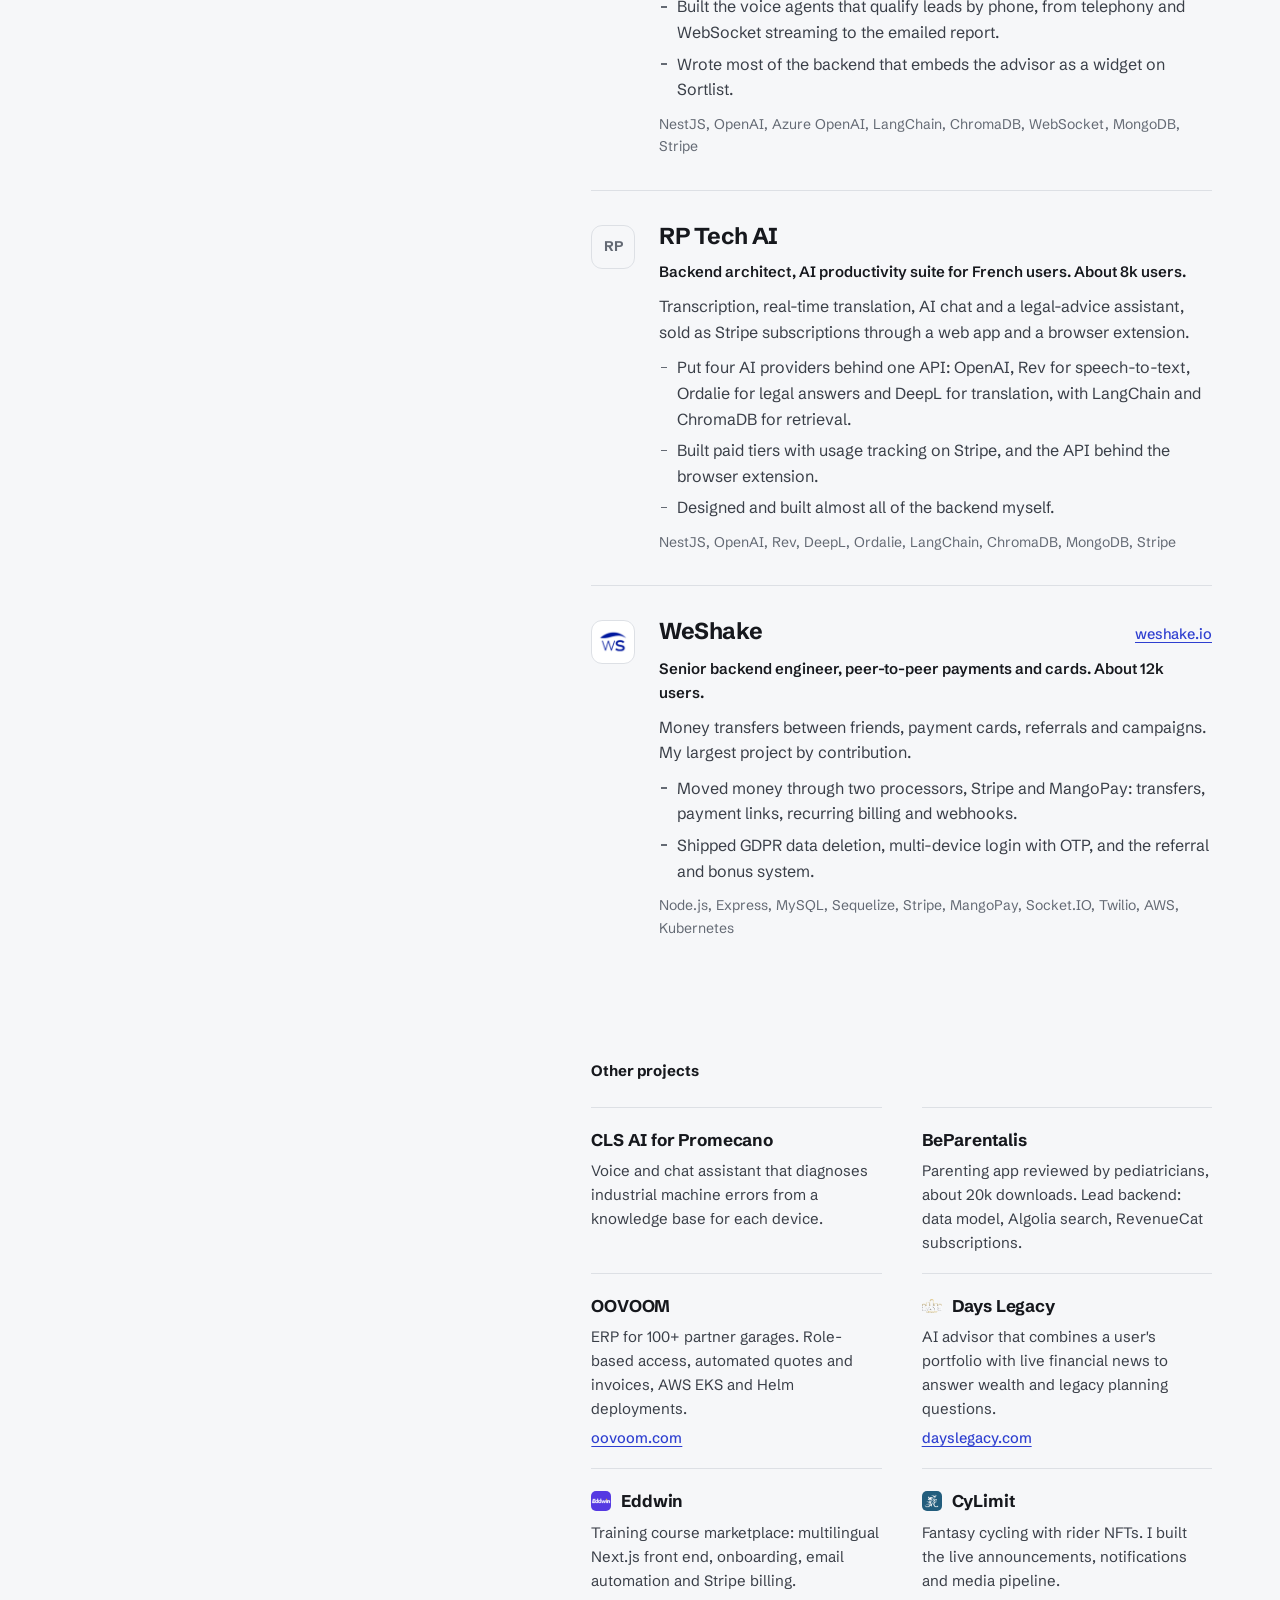
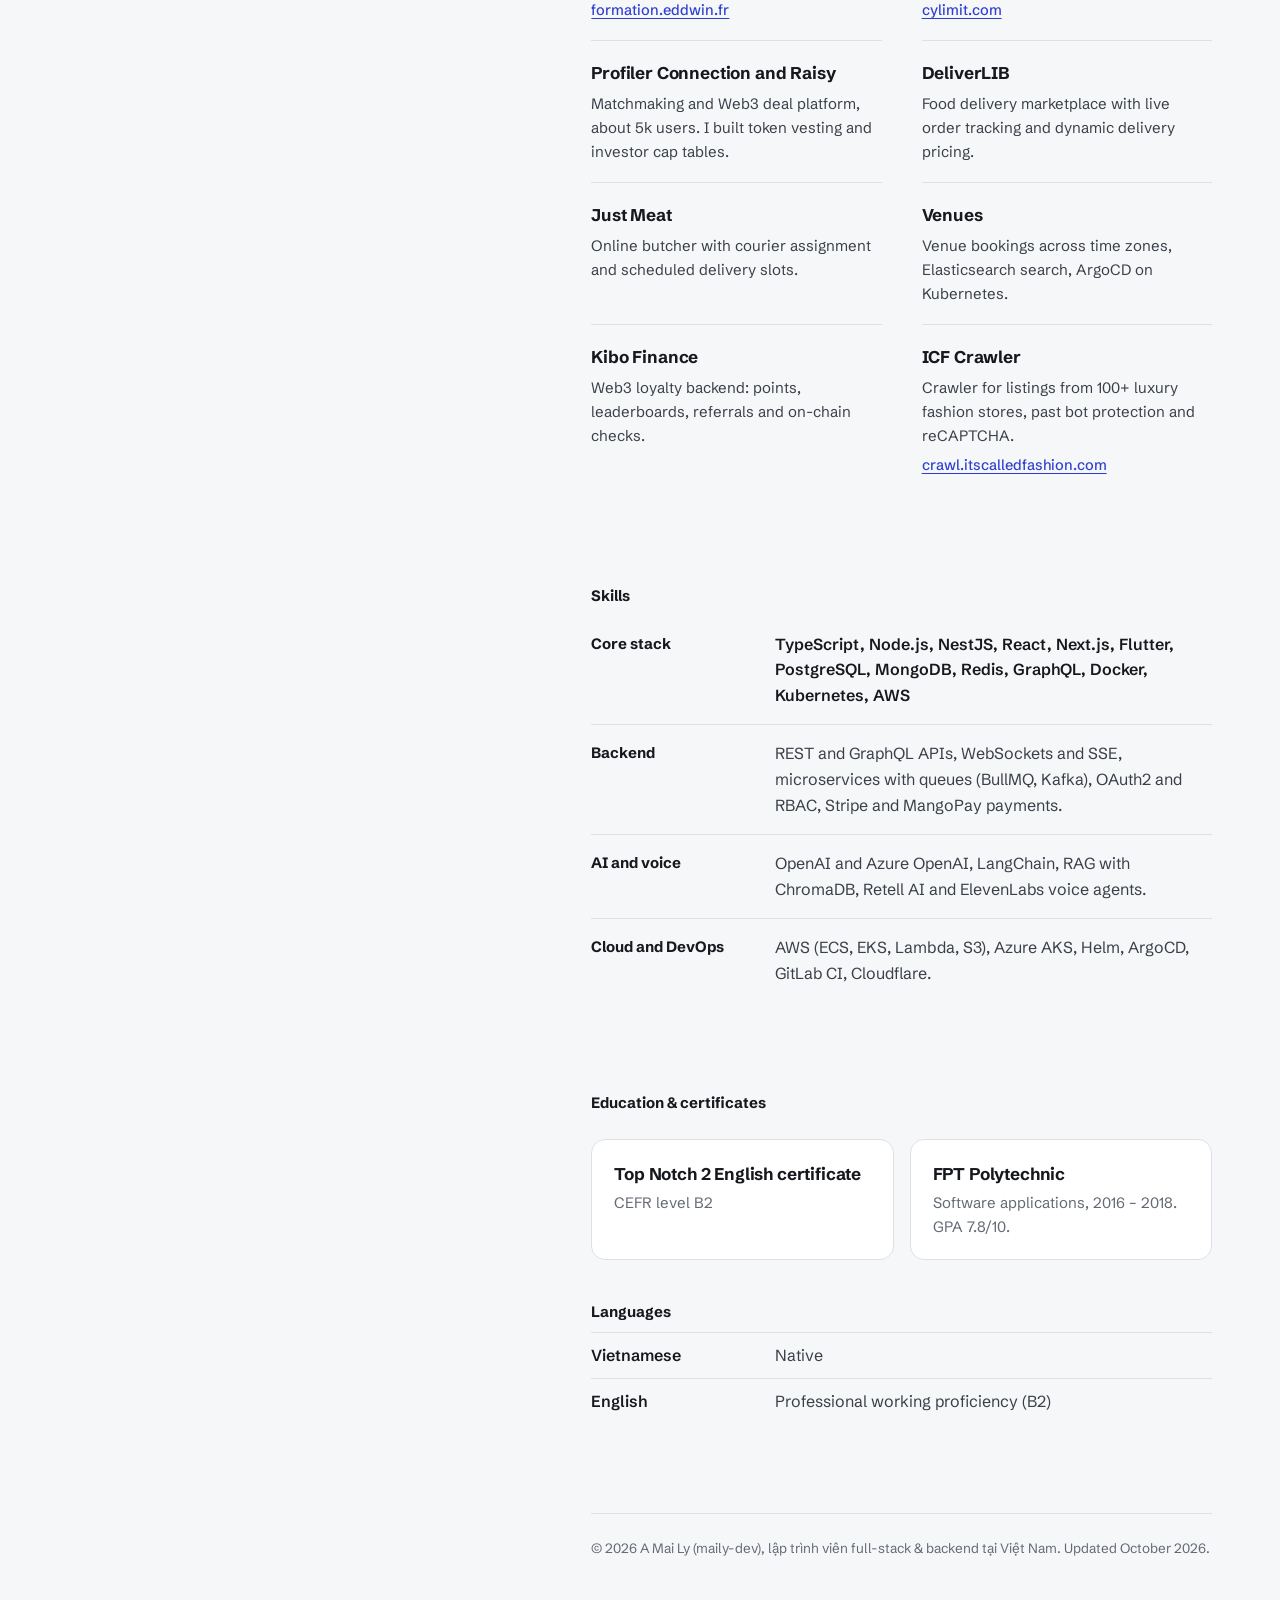
==== commit 6f194eb0: "Move theme toggle away from Download CV: sidebar bottom on desktop, top-right on mobile" ====
--- a/index.html
+++ b/index.html
@@ -68,7 +68,7 @@
 <link rel="preconnect" href="https://fonts.googleapis.com" />
 <link rel="preconnect" href="https://fonts.gstatic.com" crossorigin />
 <link rel="stylesheet" href="https://fonts.googleapis.com/css2?family=Schibsted+Grotesk:ital,wght@0,400..900;1,400..700&display=swap" />
-<link rel="stylesheet" href="assets/css/styles.css?v=20261030c" />
+<link rel="stylesheet" href="assets/css/styles.css?v=20261030d" />
 <link rel="icon" href="data:image/svg+xml,<svg xmlns='http://www.w3.org/2000/svg' viewBox='0 0 100 100'><rect width='100' height='100' rx='20' fill='%232e3fd0'/><text x='50' y='69' font-size='56' font-family='Arial,sans-serif' font-weight='800' fill='white' text-anchor='middle'>ML</text></svg>" />
 </head>
 <body>
@@ -91,7 +91,6 @@
       </ul>
       <div class="tools">
         <a class="btn" href="Mai-Ly-CV.pdf" download="Mai-Ly-CV.pdf">Download CV (PDF)</a>
-        <button type="button" class="btn btn--quiet" id="theme-toggle" aria-pressed="false">Dark mode</button>
       </div>
     </div>
 
@@ -103,6 +102,10 @@
       <a href="#skills" data-spy="skills">Skills</a>
       <a href="#education" data-spy="education">Education &amp; certificates</a>
     </nav>
+
+    <div class="side__foot">
+      <button type="button" class="btn btn--quiet" id="theme-toggle" aria-pressed="false">Dark mode</button>
+    </div>
   </header>
 
   <!-- ============ CONTENT ============ -->
--- a/assets/css/styles.css
+++ b/assets/css/styles.css
@@ -155,6 +155,7 @@
 .tools { display: flex; gap: 10px; flex-wrap: wrap; }
 .side__top .contact { margin-top: 24px; }
 .side__top .tools { margin-top: 20px; }
+.side__foot { margin-top: auto; }
 .btn {
   appearance: none; cursor: pointer; text-decoration: none; display: inline-block;
   border: 1px solid var(--ink); background: var(--ink); color: var(--bg);
@@ -325,6 +326,8 @@
   }
   .name { font-size: clamp(60px, 18vw, 96px); }
   .portrait { width: 80px; height: 80px; margin-bottom: 22px; }
+  .side { position: relative; }
+  .side__foot { position: absolute; top: 48px; right: 0; margin: 0; }
   .toc { display: none; }
   .main { padding-top: 48px; }
   .block { padding-bottom: 64px; }
@@ -361,7 +364,7 @@
   .name { font-size: 28pt; }
   .role { margin-top: 4pt; font-size: 12pt; }
   .pitch { max-width: none; font-size: 10pt; margin-top: 2pt; }
-  .status, .toc, .tools, .skip, .foot { display: none; }
+  .status, .toc, .tools, .side__foot, .skip, .foot { display: none; }
   .contact { flex-direction: row; flex-wrap: wrap; gap: 3pt 14pt; font-size: 9pt; }
   .contact a { border: 0; }
 
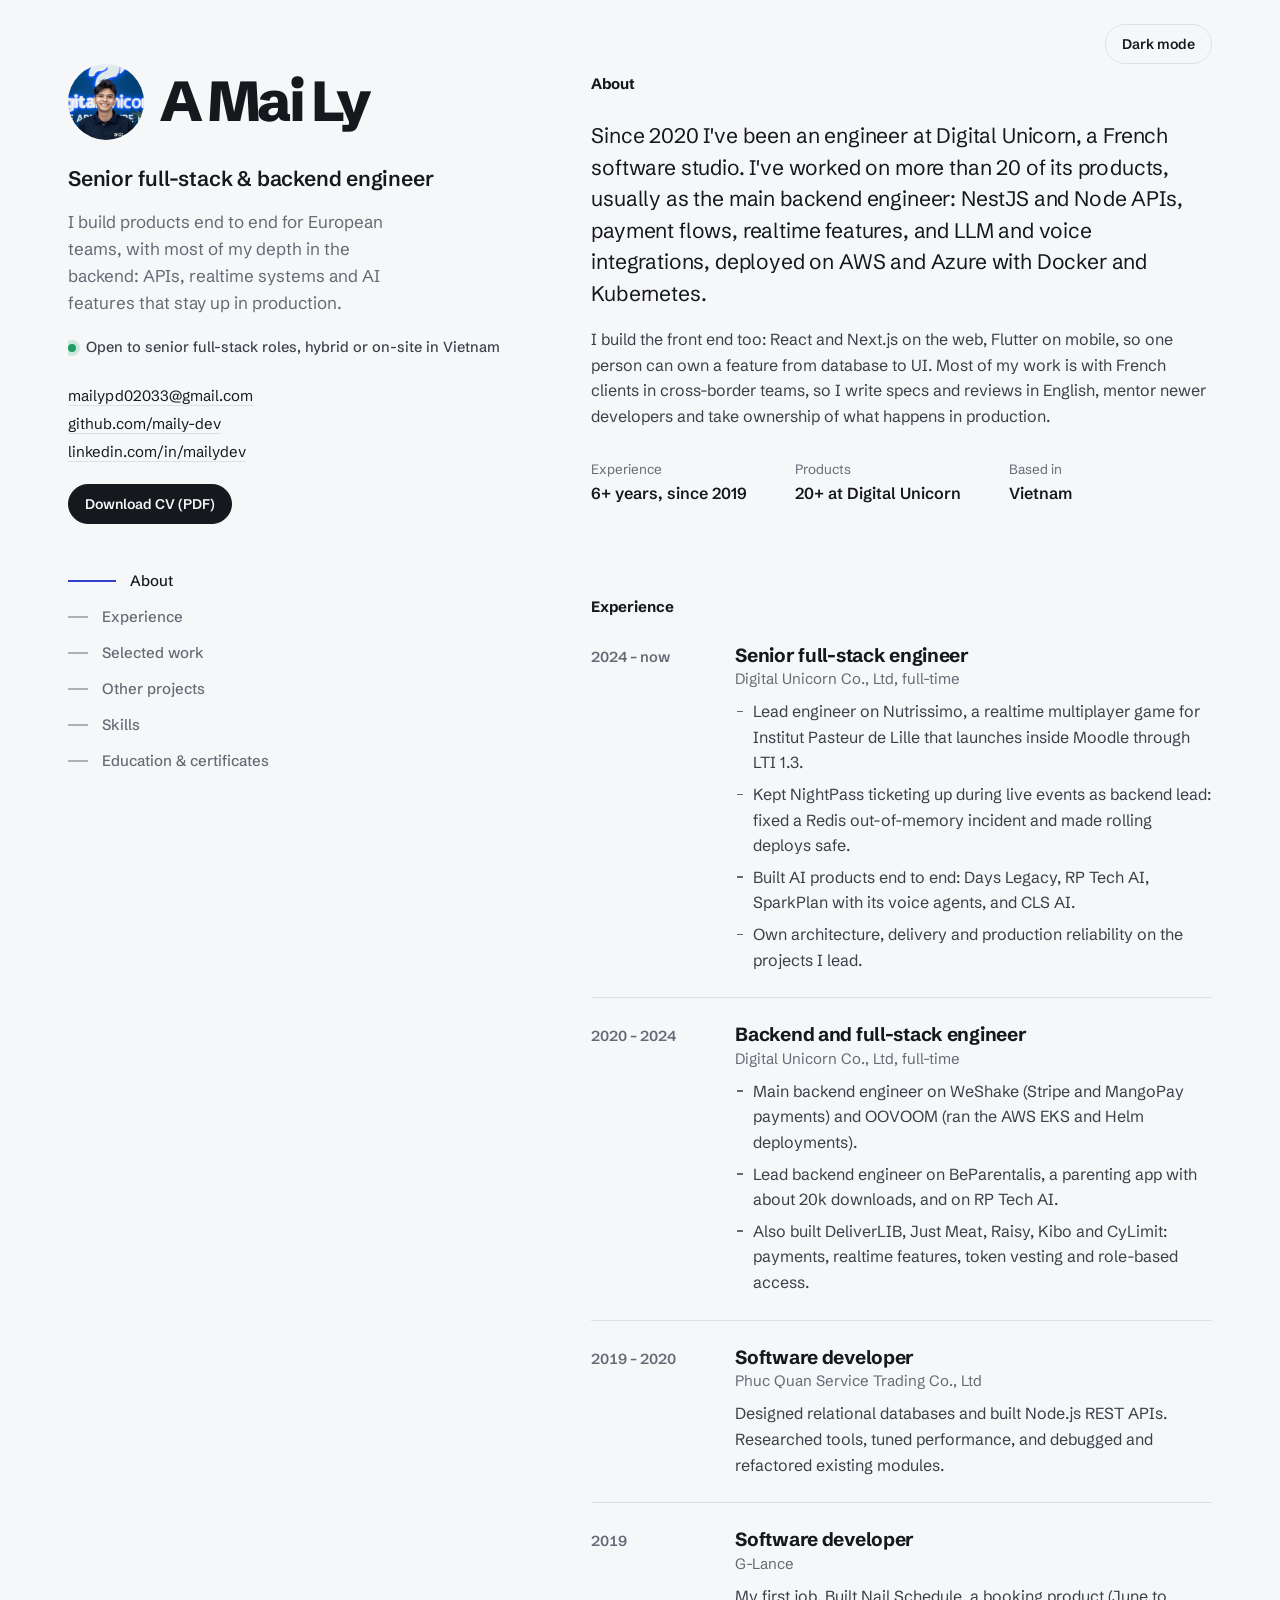
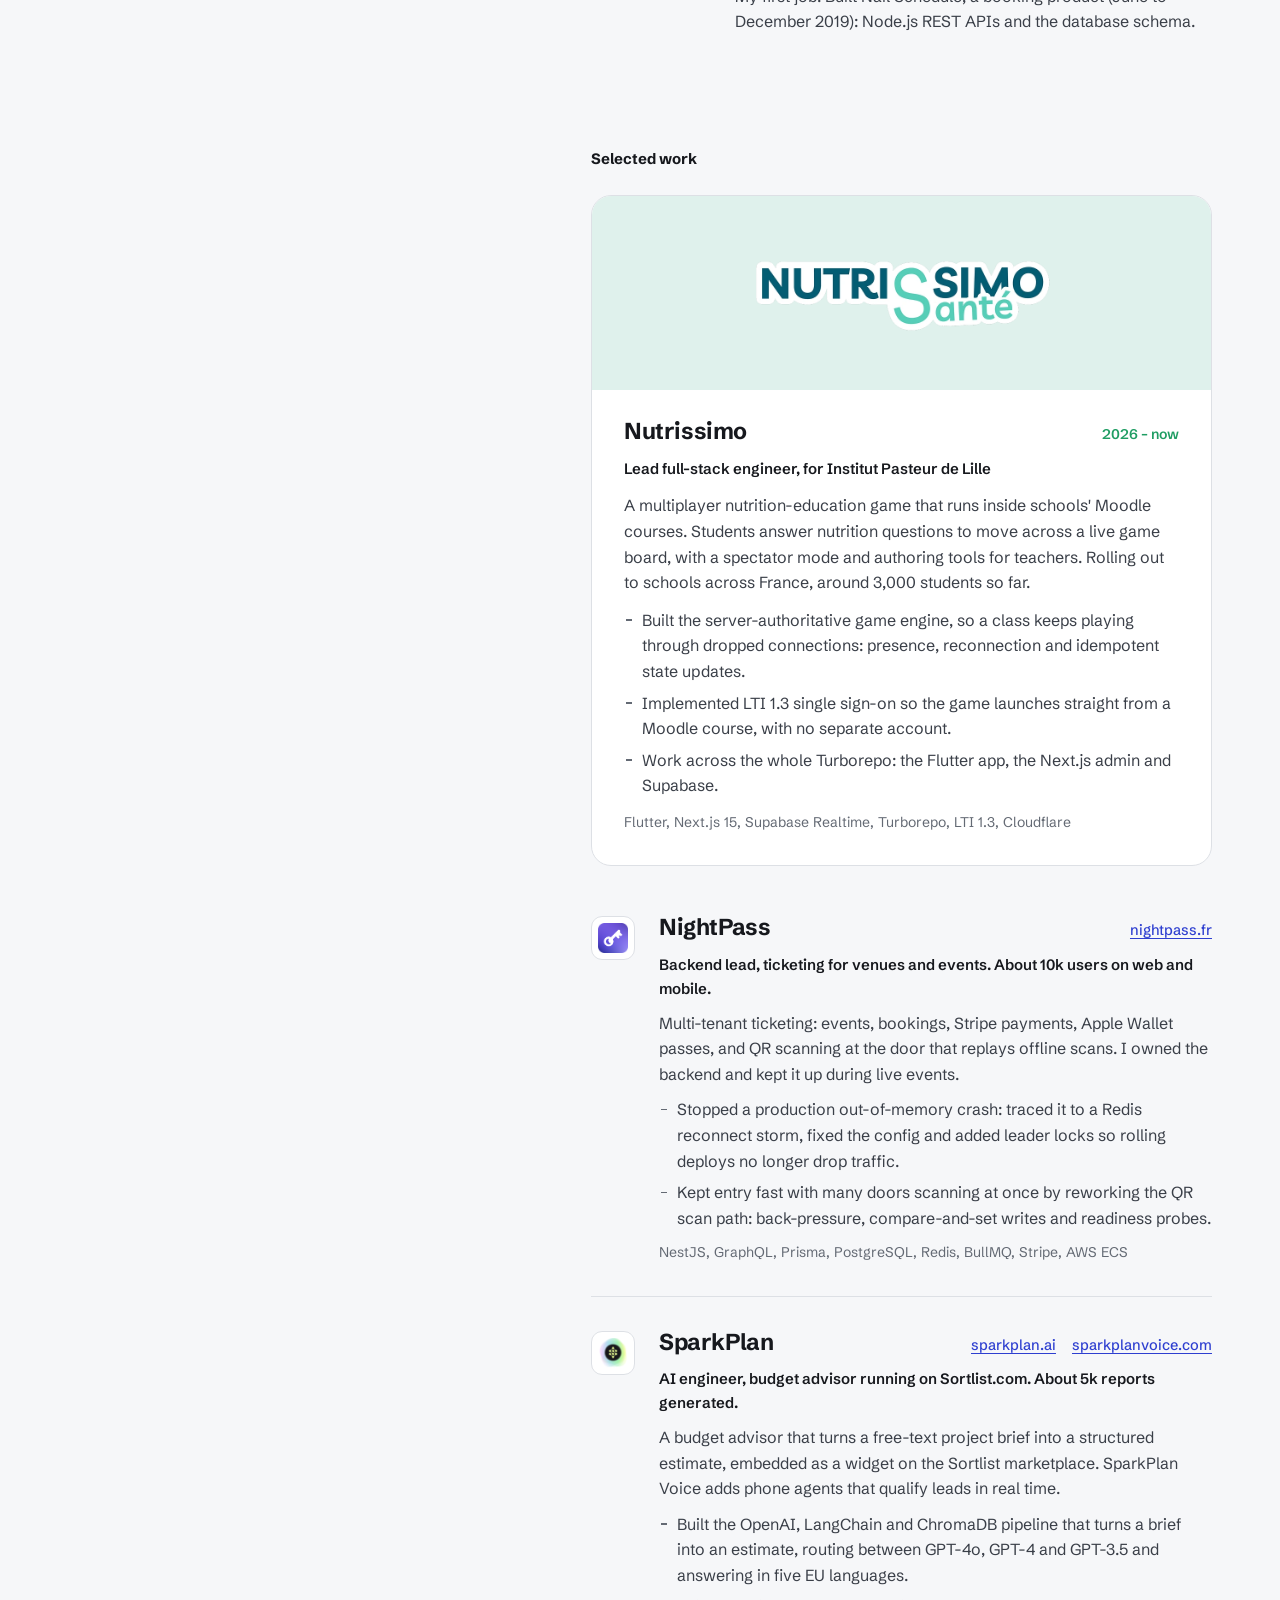
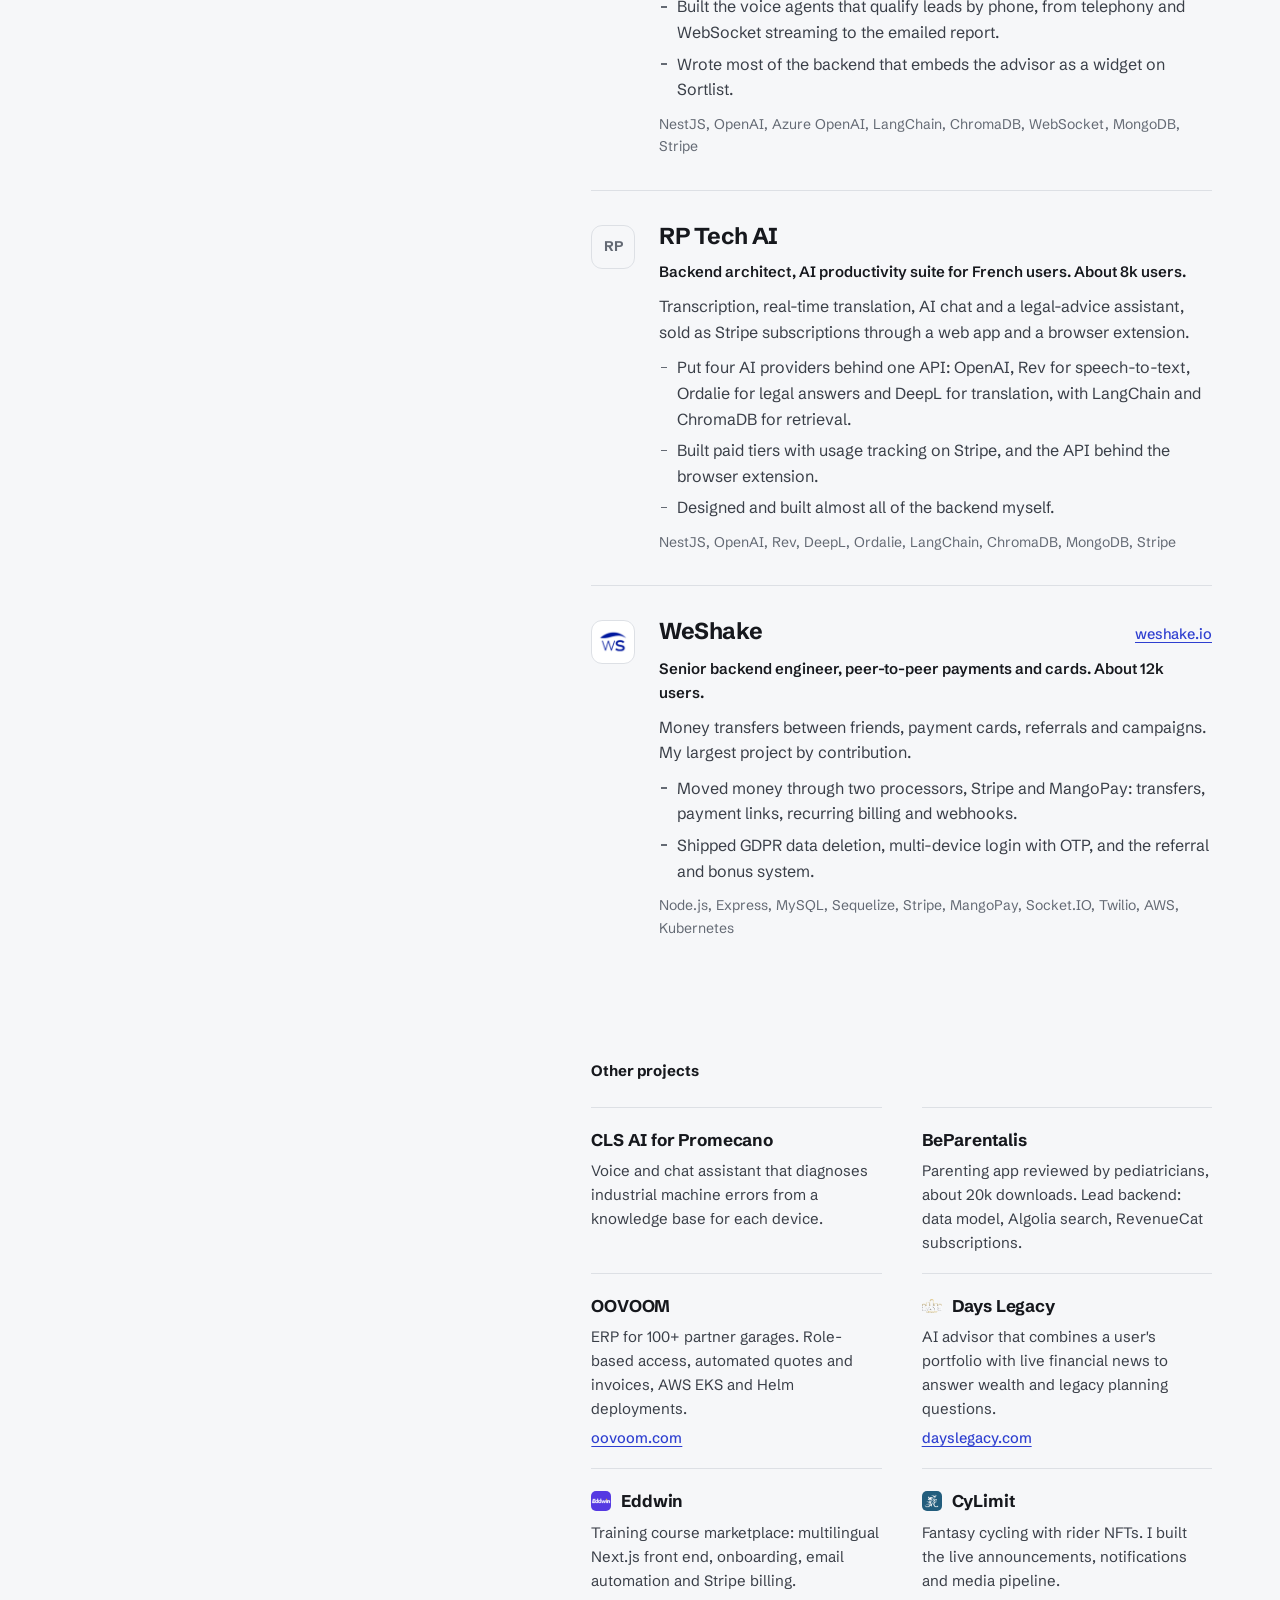
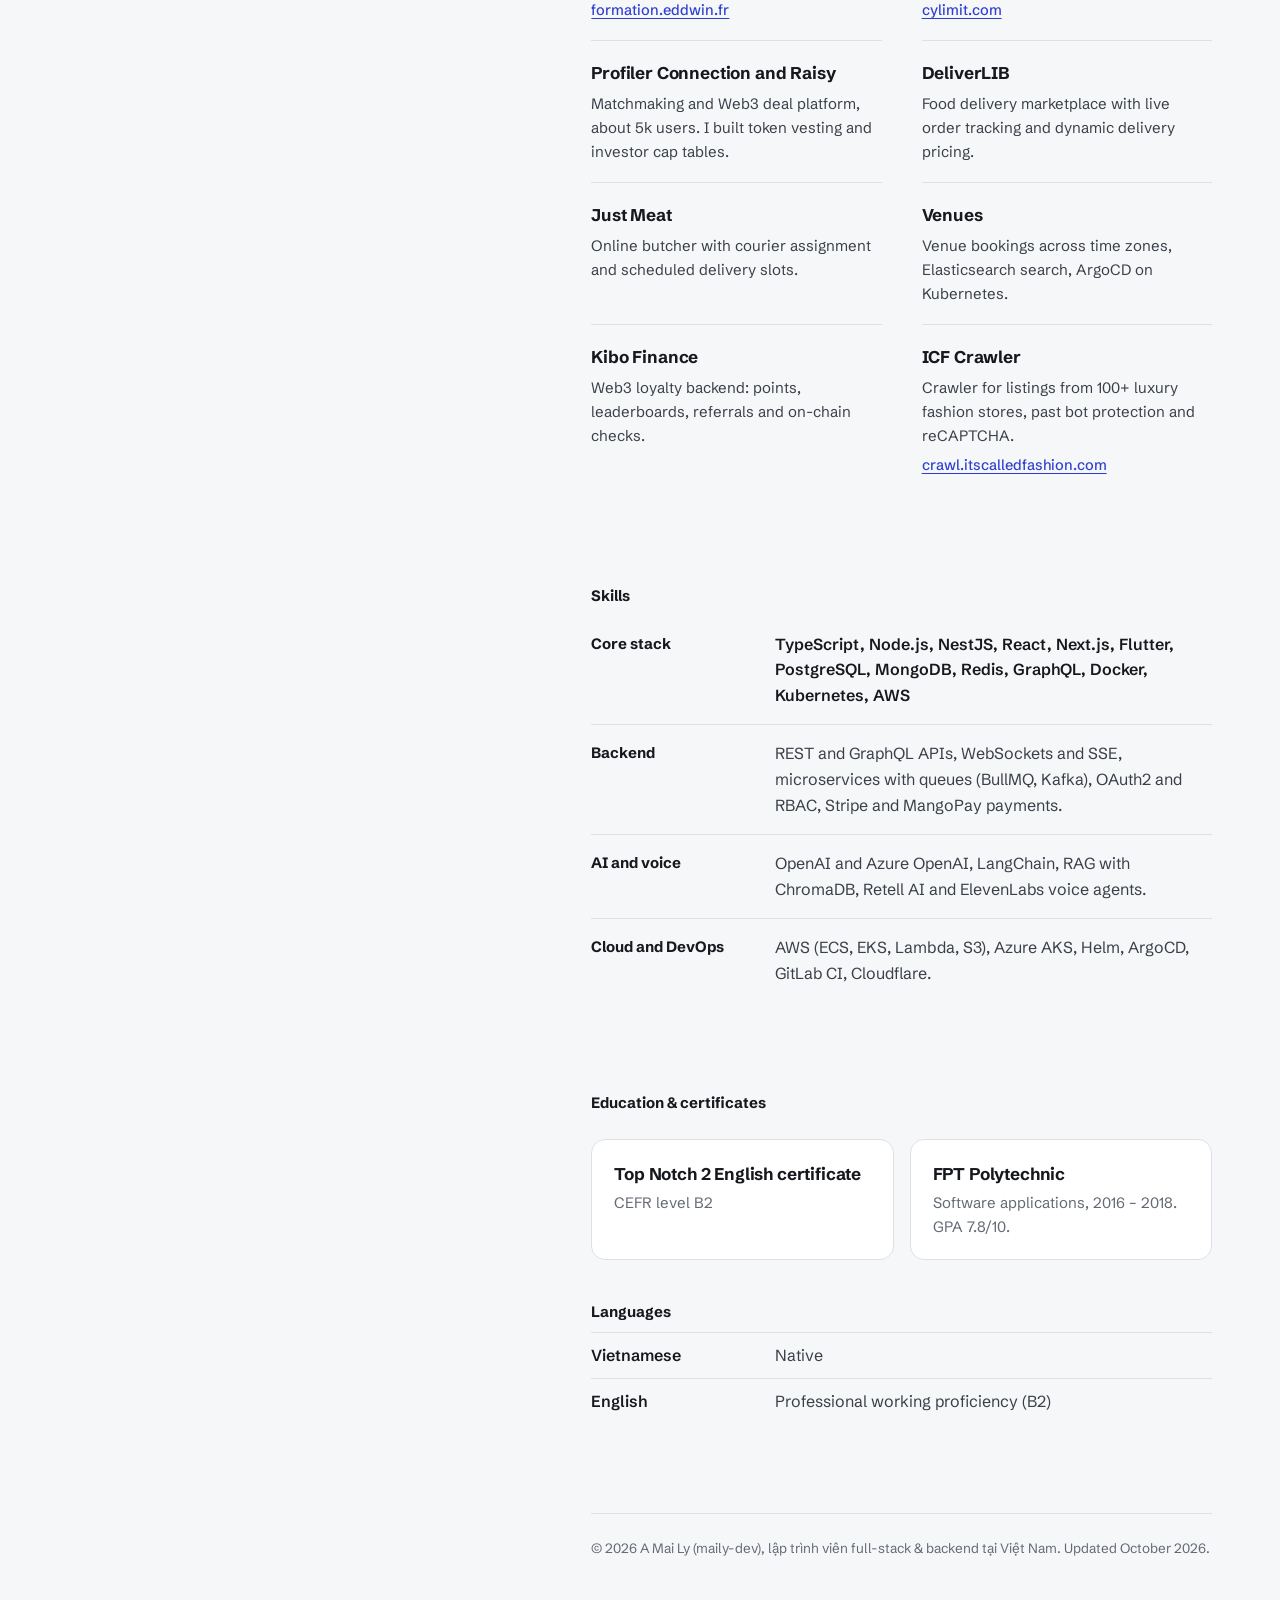
==== commit f3604bc3: "Smaller name beside portrait; theme toggle at page top-right so the sidebar fits one screen" ====
--- a/index.html
+++ b/index.html
@@ -68,7 +68,7 @@
 <link rel="preconnect" href="https://fonts.googleapis.com" />
 <link rel="preconnect" href="https://fonts.gstatic.com" crossorigin />
 <link rel="stylesheet" href="https://fonts.googleapis.com/css2?family=Schibsted+Grotesk:ital,wght@0,400..900;1,400..700&display=swap" />
-<link rel="stylesheet" href="assets/css/styles.css?v=20261030d" />
+<link rel="stylesheet" href="assets/css/styles.css?v=20261030g" />
 <link rel="icon" href="data:image/svg+xml,<svg xmlns='http://www.w3.org/2000/svg' viewBox='0 0 100 100'><rect width='100' height='100' rx='20' fill='%232e3fd0'/><text x='50' y='69' font-size='56' font-family='Arial,sans-serif' font-weight='800' fill='white' text-anchor='middle'>ML</text></svg>" />
 </head>
 <body>
@@ -79,8 +79,10 @@
   <!-- ============ SIDEBAR / IDENTITY ============ -->
   <header class="side">
     <div class="side__top">
-      <img class="portrait" src="assets/img/a-mai-ly.jpg" alt="A Mai Ly" width="500" height="500" fetchpriority="high" />
-      <h1 class="name">A Mai Ly</h1>
+      <div class="ident">
+        <img class="portrait" src="assets/img/a-mai-ly.jpg" alt="A Mai Ly" width="500" height="500" fetchpriority="high" />
+        <h1 class="name">A Mai Ly</h1>
+      </div>
       <p class="role">Senior full-stack &amp; backend engineer</p>
       <p class="pitch">I build products end to end for European teams, with most of my depth in the backend: APIs, realtime systems and AI features that stay up in production.</p>
       <p class="status"><span class="status__dot" aria-hidden="true"></span>Open to senior full-stack roles, hybrid or on-site in Vietnam</p>
@@ -102,11 +104,12 @@
       <a href="#skills" data-spy="skills">Skills</a>
       <a href="#education" data-spy="education">Education &amp; certificates</a>
     </nav>
-
-    <div class="side__foot">
-      <button type="button" class="btn btn--quiet" id="theme-toggle" aria-pressed="false">Dark mode</button>
-    </div>
   </header>
+
+  <div class="theme">
+    <button type="button" class="btn btn--quiet" id="theme-toggle" aria-pressed="false">Dark mode</button>
+  </div>
+
 
   <!-- ============ CONTENT ============ -->
   <main id="content" class="main">
--- a/assets/css/styles.css
+++ b/assets/css/styles.css
@@ -96,26 +96,27 @@
   position: sticky; top: 0;
   height: 100vh; height: 100dvh;
   overflow-y: auto;
-  padding: 72px 0 40px;
+  padding: 64px 0 32px;
   display: flex; flex-direction: column; gap: 40px;
 }
+.ident { display: flex; align-items: center; gap: 18px; }
 .portrait {
-  width: 96px; height: 96px;
+  flex: none;
+  width: 76px; height: 76px;
   border-radius: 50%;
   object-fit: cover;
-  margin-bottom: 28px;
   background: var(--line);
 }
 .name {
-  font-size: clamp(64px, 7.4vw, 112px);
+  font-size: clamp(44px, 4.4vw, 64px);
   font-weight: 800;
-  line-height: 0.86;
+  line-height: 0.95;
   letter-spacing: -0.055em;
   color: var(--ink);
   margin-left: -0.04em;
 }
 .role {
-  margin-top: 20px;
+  margin-top: 22px;
   font-size: 21px; font-weight: 600; letter-spacing: -0.01em;
   color: var(--ink);
 }
@@ -155,7 +156,8 @@
 .tools { display: flex; gap: 10px; flex-wrap: wrap; }
 .side__top .contact { margin-top: 24px; }
 .side__top .tools { margin-top: 20px; }
-.side__foot { margin-top: auto; }
+.page { position: relative; }
+.theme { position: absolute; top: 24px; right: var(--gutter); z-index: 2; }
 .btn {
   appearance: none; cursor: pointer; text-decoration: none; display: inline-block;
   border: 1px solid var(--ink); background: var(--ink); color: var(--bg);
@@ -324,10 +326,10 @@
     position: static; height: auto; overflow: visible;
     padding: 48px 0 8px; gap: 28px;
   }
-  .name { font-size: clamp(60px, 18vw, 96px); }
-  .portrait { width: 80px; height: 80px; margin-bottom: 22px; }
-  .side { position: relative; }
-  .side__foot { position: absolute; top: 48px; right: 0; margin: 0; }
+  .ident { flex-direction: column; align-items: flex-start; gap: 20px; }
+  .portrait { width: 72px; height: 72px; }
+  .name { font-size: clamp(48px, 14vw, 64px); }
+  .theme { top: 48px; }
   .toc { display: none; }
   .main { padding-top: 48px; }
   .block { padding-bottom: 64px; }
@@ -364,7 +366,7 @@
   .name { font-size: 28pt; }
   .role { margin-top: 4pt; font-size: 12pt; }
   .pitch { max-width: none; font-size: 10pt; margin-top: 2pt; }
-  .status, .toc, .tools, .side__foot, .skip, .foot { display: none; }
+  .status, .toc, .tools, .theme, .skip, .foot { display: none; }
   .contact { flex-direction: row; flex-wrap: wrap; gap: 3pt 14pt; font-size: 9pt; }
   .contact a { border: 0; }
 
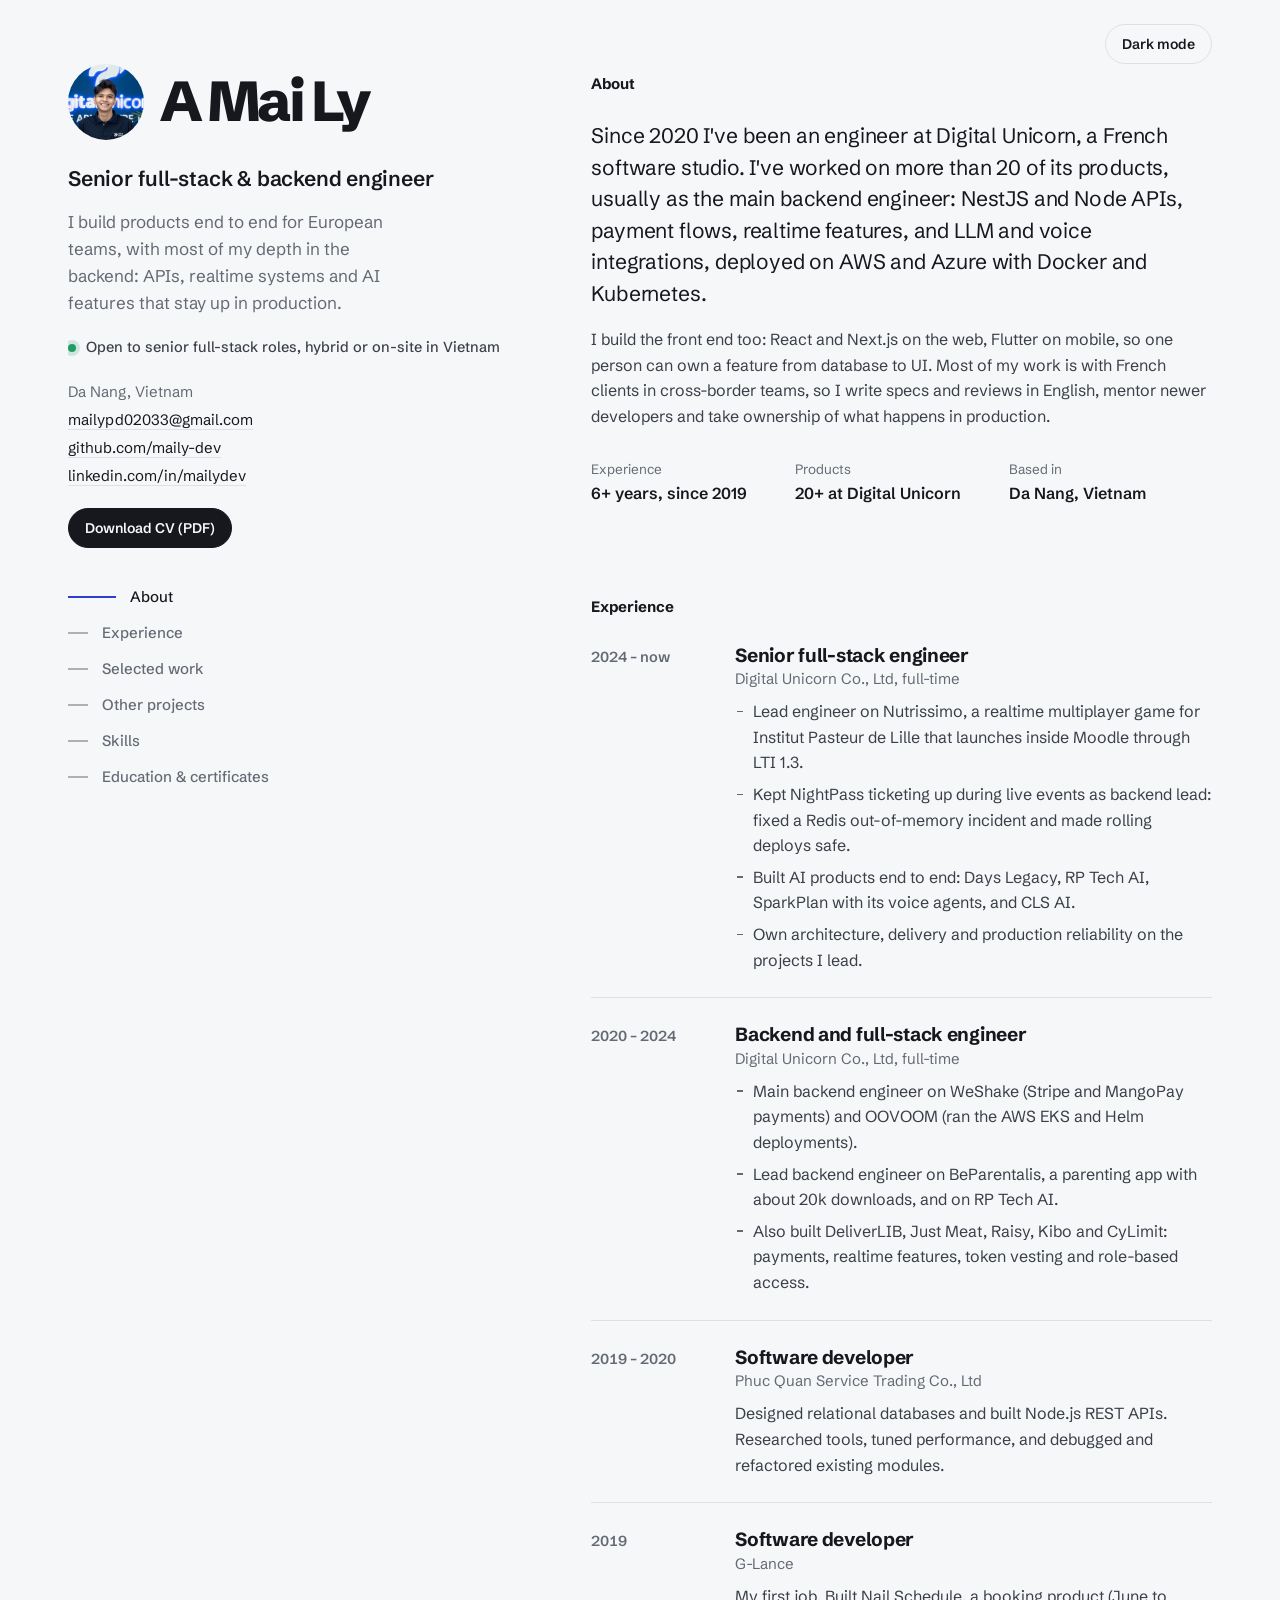
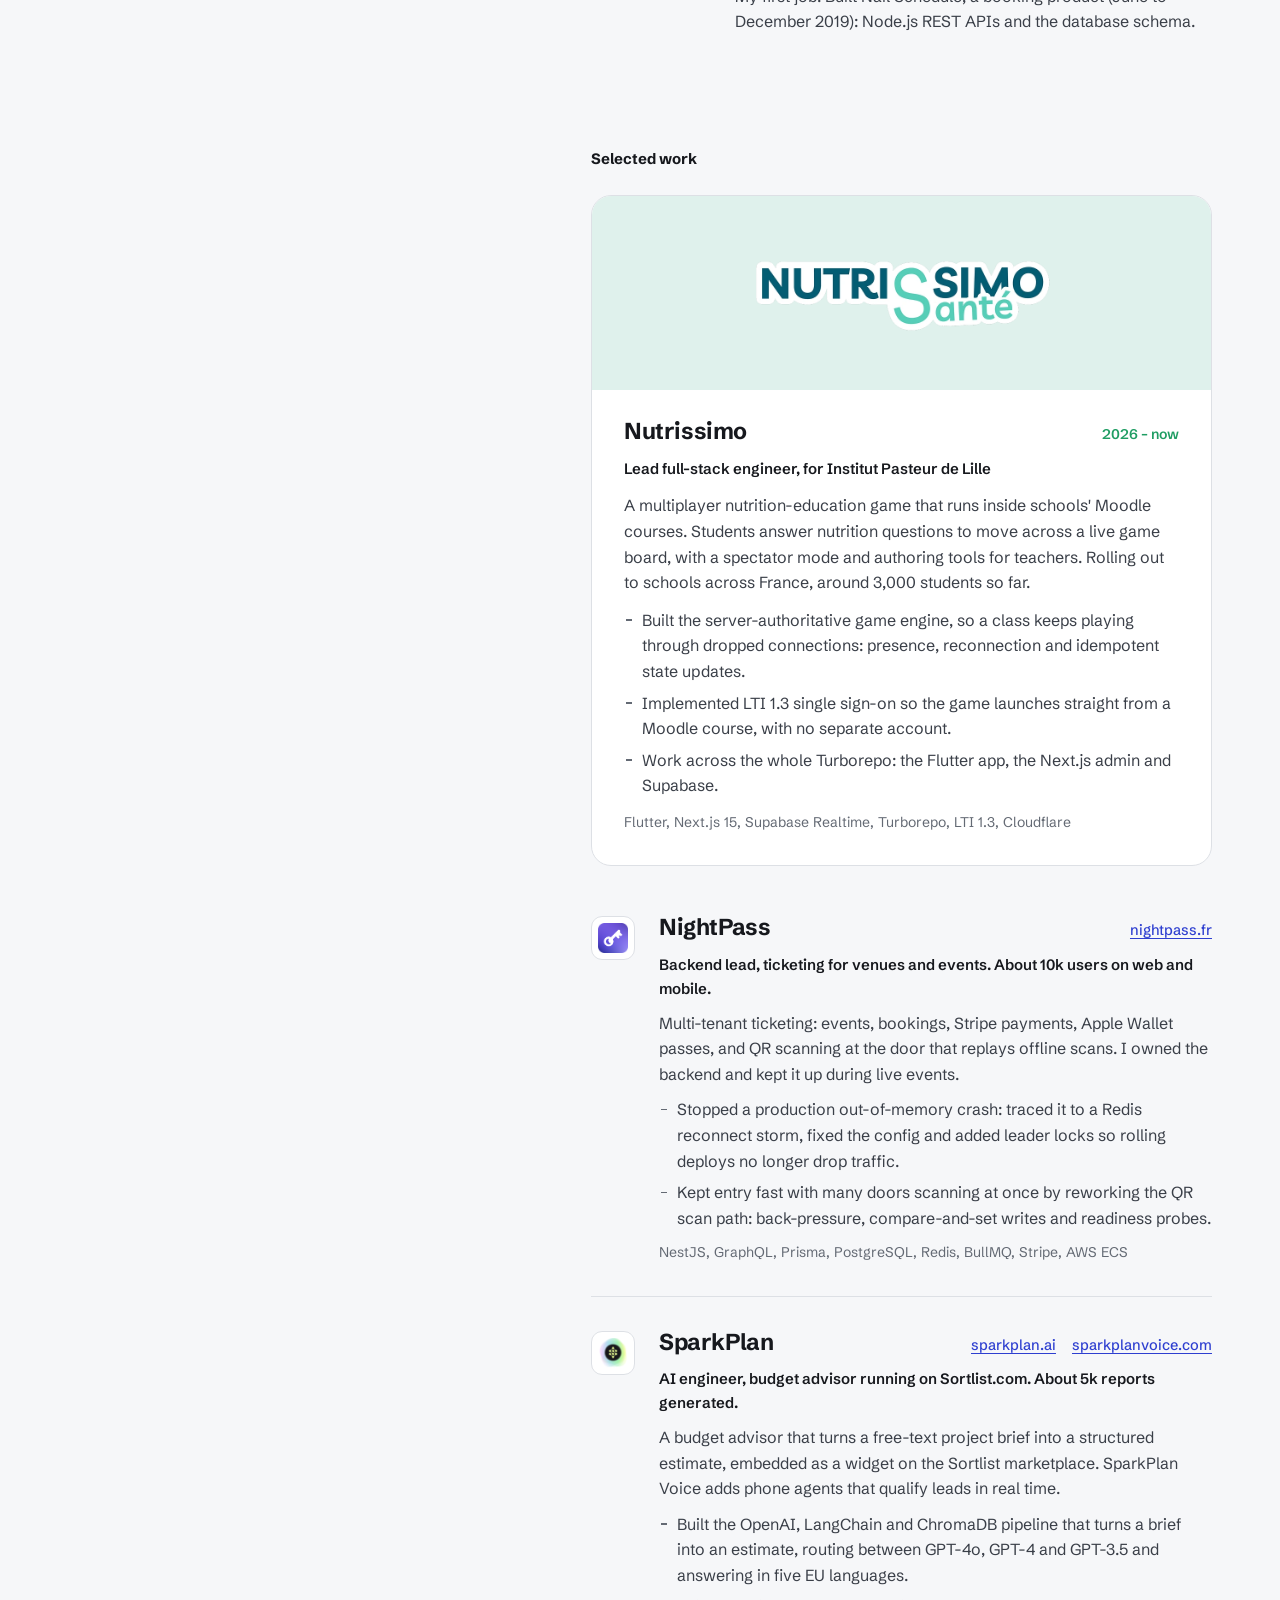
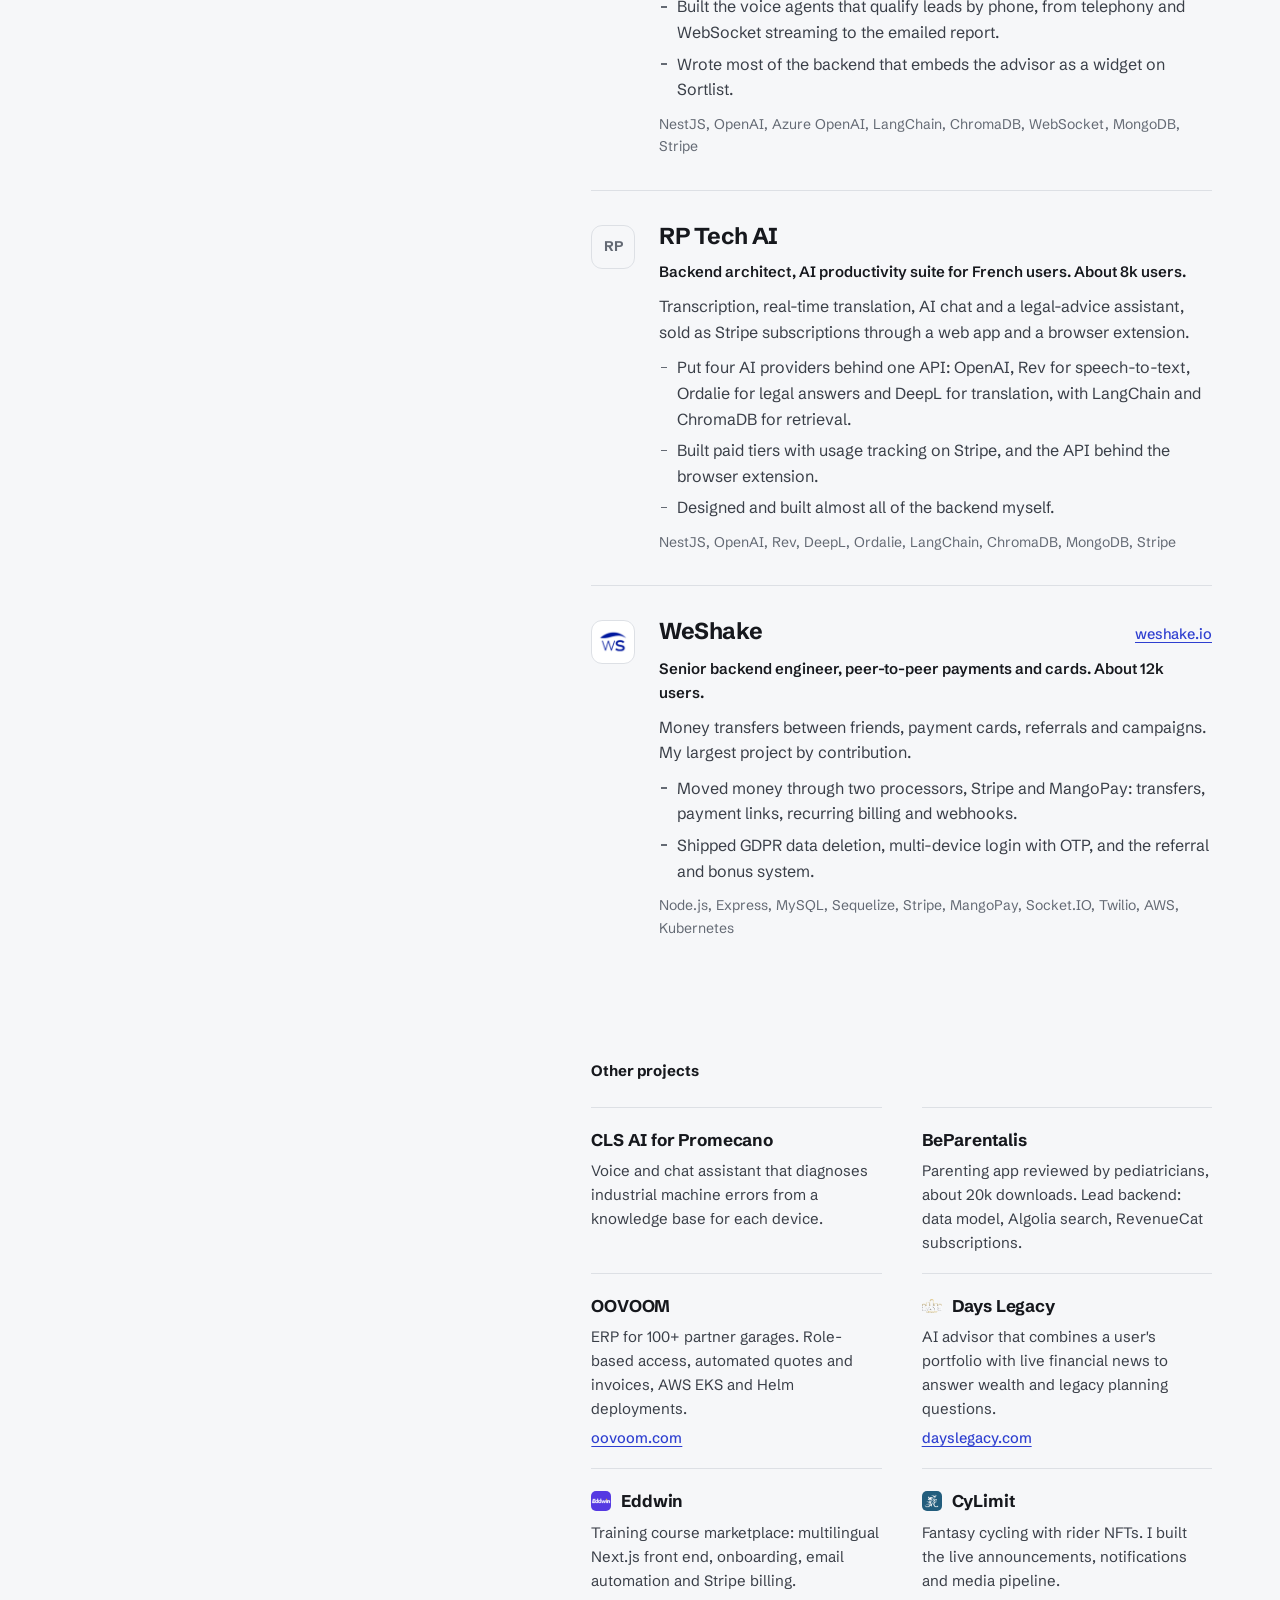
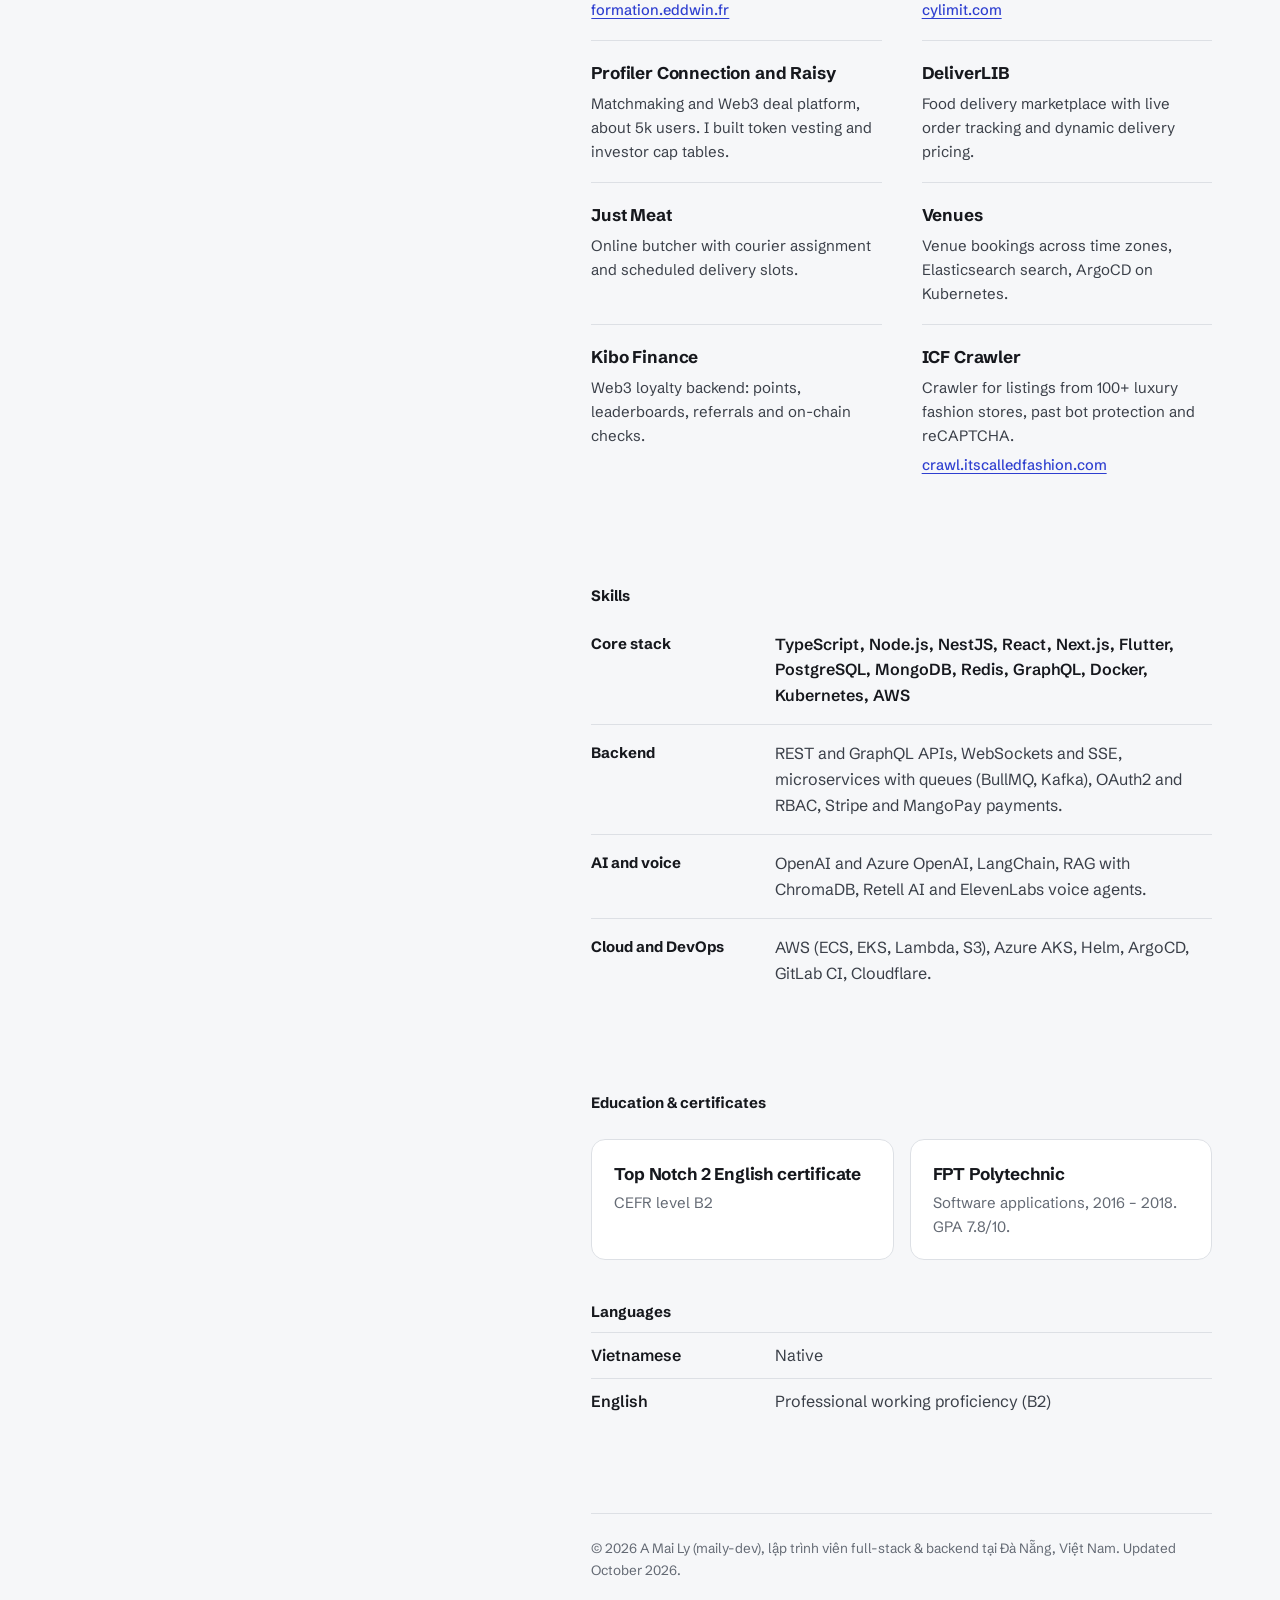
==== commit 394577a8: "Location: Da Nang, Vietnam (sidebar, facts, schema, social image)" ====
--- a/index.html
+++ b/index.html
@@ -4,7 +4,7 @@
 <meta charset="UTF-8" />
 <meta name="viewport" content="width=device-width, initial-scale=1, viewport-fit=cover" />
 <title>A Mai Ly (maily-dev) · Senior Full-Stack &amp; Backend Engineer</title>
-<meta name="description" content="A Mai Ly (Mai Ly, maily dev), senior full-stack and backend engineer in Vietnam. 6+ years building NestJS/Node backends, React/Next.js and Flutter apps, realtime systems and AI features for European product teams, on AWS and Azure." />
+<meta name="description" content="A Mai Ly (Mai Ly, maily dev), senior full-stack and backend engineer in Da Nang, Vietnam. 6+ years building NestJS/Node backends, React/Next.js and Flutter apps, realtime systems and AI features for European product teams, on AWS and Azure." />
 <meta name="author" content="A Mai Ly" />
 <meta name="google-site-verification" content="lzbuCoL0Sk65yeIrW2JSwIYfaWN8OGVnlUtWCCzliJs" />
 <link rel="canonical" href="https://maily-dev.github.io/" />
@@ -35,7 +35,7 @@
       "name": "Senior Full-Stack & Backend Engineer",
       "alternateName": ["Software Developer", "Backend Developer", "Lập trình viên", "Lập trình viên full-stack", "Lập trình viên backend"]
     },
-    "description": "Senior full-stack and backend engineer in Vietnam with 6+ years building NestJS/Node backends, React/Next.js and Flutter apps, realtime systems and AI features.",
+    "description": "Senior full-stack and backend engineer in Da Nang, Vietnam, with 6+ years building NestJS/Node backends, React/Next.js and Flutter apps, realtime systems and AI features.",
     "url": "https://maily-dev.github.io/",
     "image": {
       "@type": "ImageObject",
@@ -45,7 +45,7 @@
       "caption": "A Mai Ly, Senior Full-Stack & Backend Engineer"
     },
     "email": "mailto:mailypd02033@gmail.com",
-    "address": { "@type": "PostalAddress", "addressCountry": "VN" },
+    "address": { "@type": "PostalAddress", "addressLocality": "Da Nang", "addressCountry": "VN" },
     "worksFor": { "@type": "Organization", "name": "Digital Unicorn", "url": "https://digitalunicorn.fr" },
     "alumniOf": { "@type": "CollegeOrUniversity", "name": "FPT Polytechnic" },
     "knowsLanguage": ["vi", "en"],
@@ -68,7 +68,7 @@
 <link rel="preconnect" href="https://fonts.googleapis.com" />
 <link rel="preconnect" href="https://fonts.gstatic.com" crossorigin />
 <link rel="stylesheet" href="https://fonts.googleapis.com/css2?family=Schibsted+Grotesk:ital,wght@0,400..900;1,400..700&display=swap" />
-<link rel="stylesheet" href="assets/css/styles.css?v=20261030g" />
+<link rel="stylesheet" href="assets/css/styles.css?v=20261030i" />
 <link rel="icon" href="data:image/svg+xml,<svg xmlns='http://www.w3.org/2000/svg' viewBox='0 0 100 100'><rect width='100' height='100' rx='20' fill='%232e3fd0'/><text x='50' y='69' font-size='56' font-family='Arial,sans-serif' font-weight='800' fill='white' text-anchor='middle'>ML</text></svg>" />
 </head>
 <body>
@@ -87,6 +87,7 @@
       <p class="pitch">I build products end to end for European teams, with most of my depth in the backend: APIs, realtime systems and AI features that stay up in production.</p>
       <p class="status"><span class="status__dot" aria-hidden="true"></span>Open to senior full-stack roles, hybrid or on-site in Vietnam</p>
       <ul class="contact">
+        <li class="contact__place">Da Nang, Vietnam</li>
         <li><a href="mailto:mailypd02033@gmail.com">mailypd02033@gmail.com</a></li>
         <li><a href="https://github.com/maily-dev" target="_blank" rel="noopener">github.com/maily-dev</a></li>
         <li><a href="https://www.linkedin.com/in/mailydev/" target="_blank" rel="noopener">linkedin.com/in/mailydev</a></li>
@@ -127,7 +128,7 @@
         <dl class="facts">
           <div><dt>Experience</dt><dd>6+ years, since 2019</dd></div>
           <div><dt>Products</dt><dd>20+ at Digital Unicorn</dd></div>
-          <div><dt>Based in</dt><dd>Vietnam</dd></div>
+          <div><dt>Based in</dt><dd>Da Nang, Vietnam</dd></div>
         </dl>
       </div>
     </section>
@@ -390,7 +391,7 @@
     </section>
 
     <footer class="foot">
-      <p>© <span id="year">2026</span> A Mai Ly (maily-dev), <span lang="vi">lập trình viên full-stack &amp; backend tại Việt Nam</span>. Updated October 2026.</p>
+      <p>© <span id="year">2026</span> A Mai Ly (maily-dev), <span lang="vi">lập trình viên full-stack &amp; backend tại Đà Nẵng, Việt Nam</span>. Updated October 2026.</p>
     </footer>
   </main>
 </div>
--- a/assets/css/styles.css
+++ b/assets/css/styles.css
@@ -96,8 +96,8 @@
   position: sticky; top: 0;
   height: 100vh; height: 100dvh;
   overflow-y: auto;
-  padding: 64px 0 32px;
-  display: flex; flex-direction: column; gap: 40px;
+  padding: 64px 0 24px;
+  display: flex; flex-direction: column; gap: 32px;
 }
 .ident { display: flex; align-items: center; gap: 18px; }
 .portrait {
@@ -152,9 +152,10 @@
 .contact a { color: var(--ink); text-decoration: none; border-bottom: 1px solid var(--line); }
 .contact a:hover { border-bottom-color: var(--accent); color: var(--accent); }
 .contact li { width: fit-content; }
+.contact__place { color: var(--muted); }
 
 .tools { display: flex; gap: 10px; flex-wrap: wrap; }
-.side__top .contact { margin-top: 24px; }
+.side__top .contact { margin-top: 20px; }
 .side__top .tools { margin-top: 20px; }
 .page { position: relative; }
 .theme { position: absolute; top: 24px; right: var(--gutter); z-index: 2; }
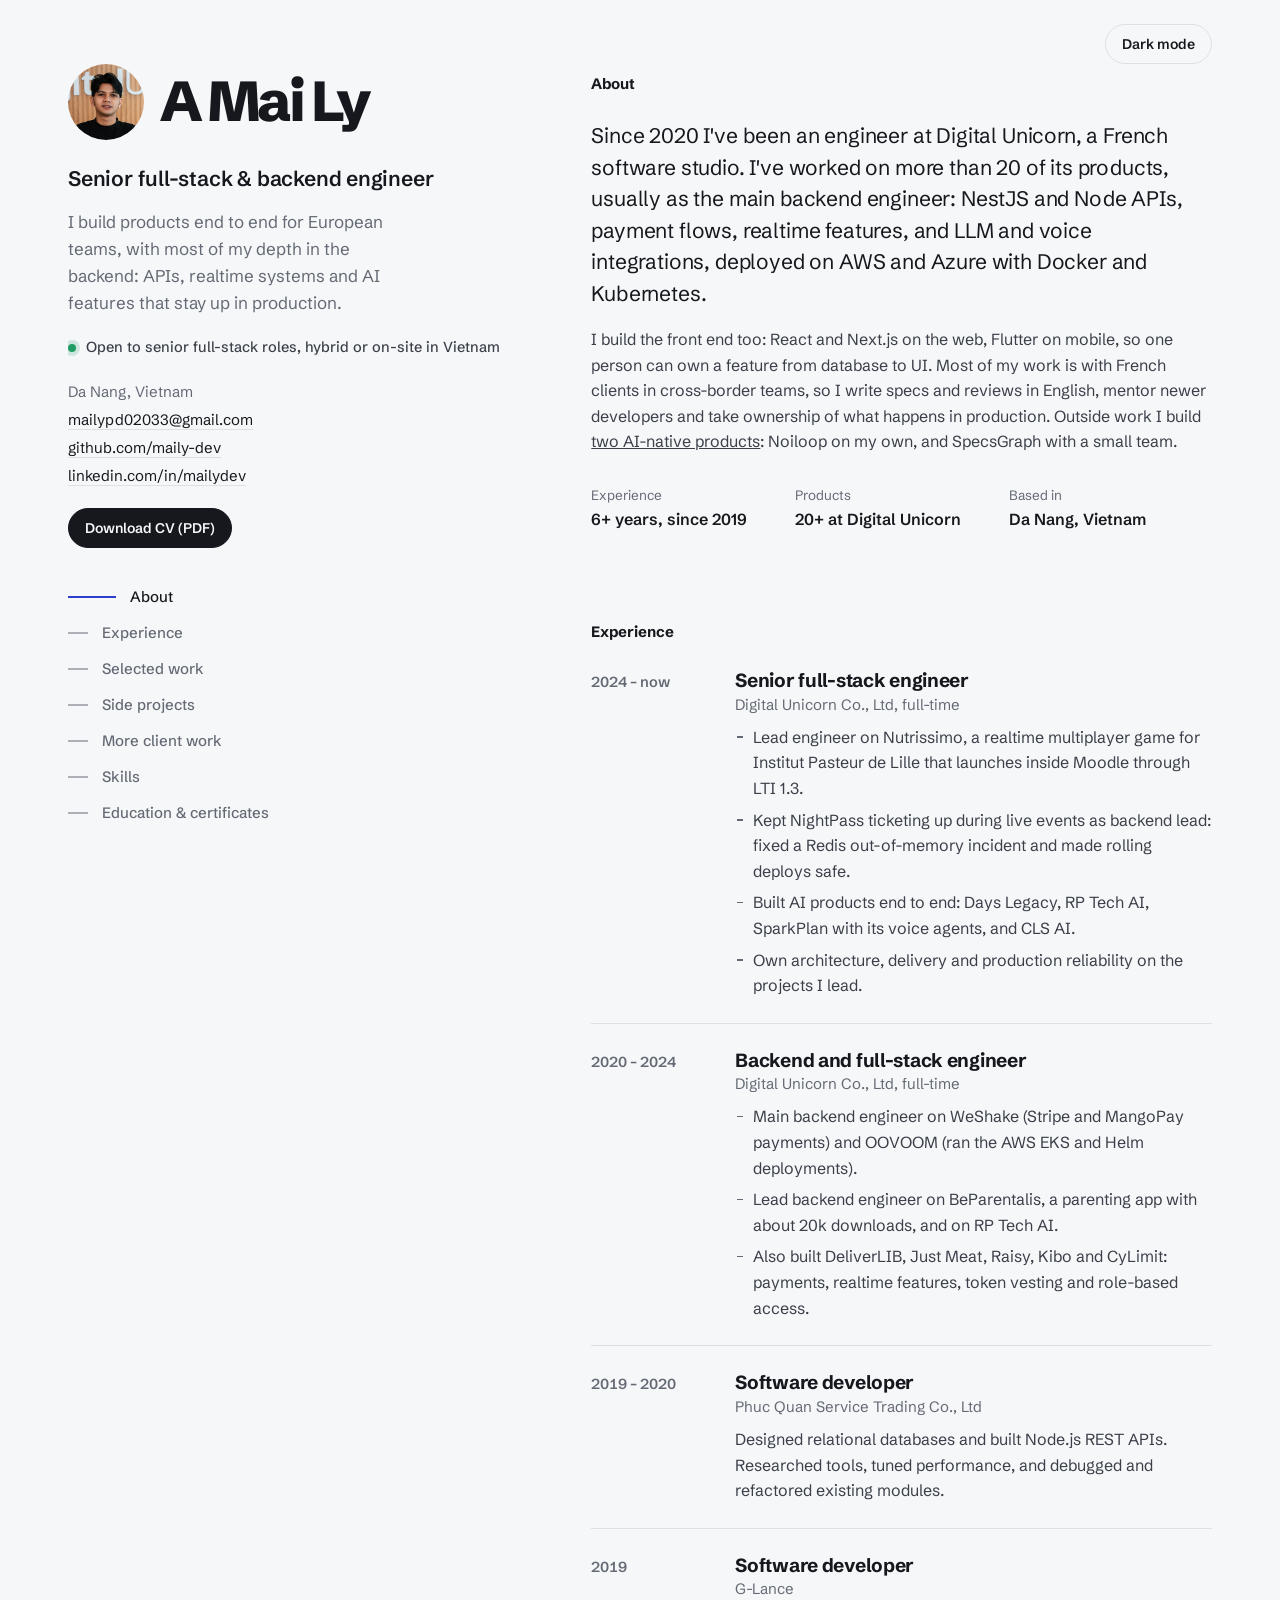
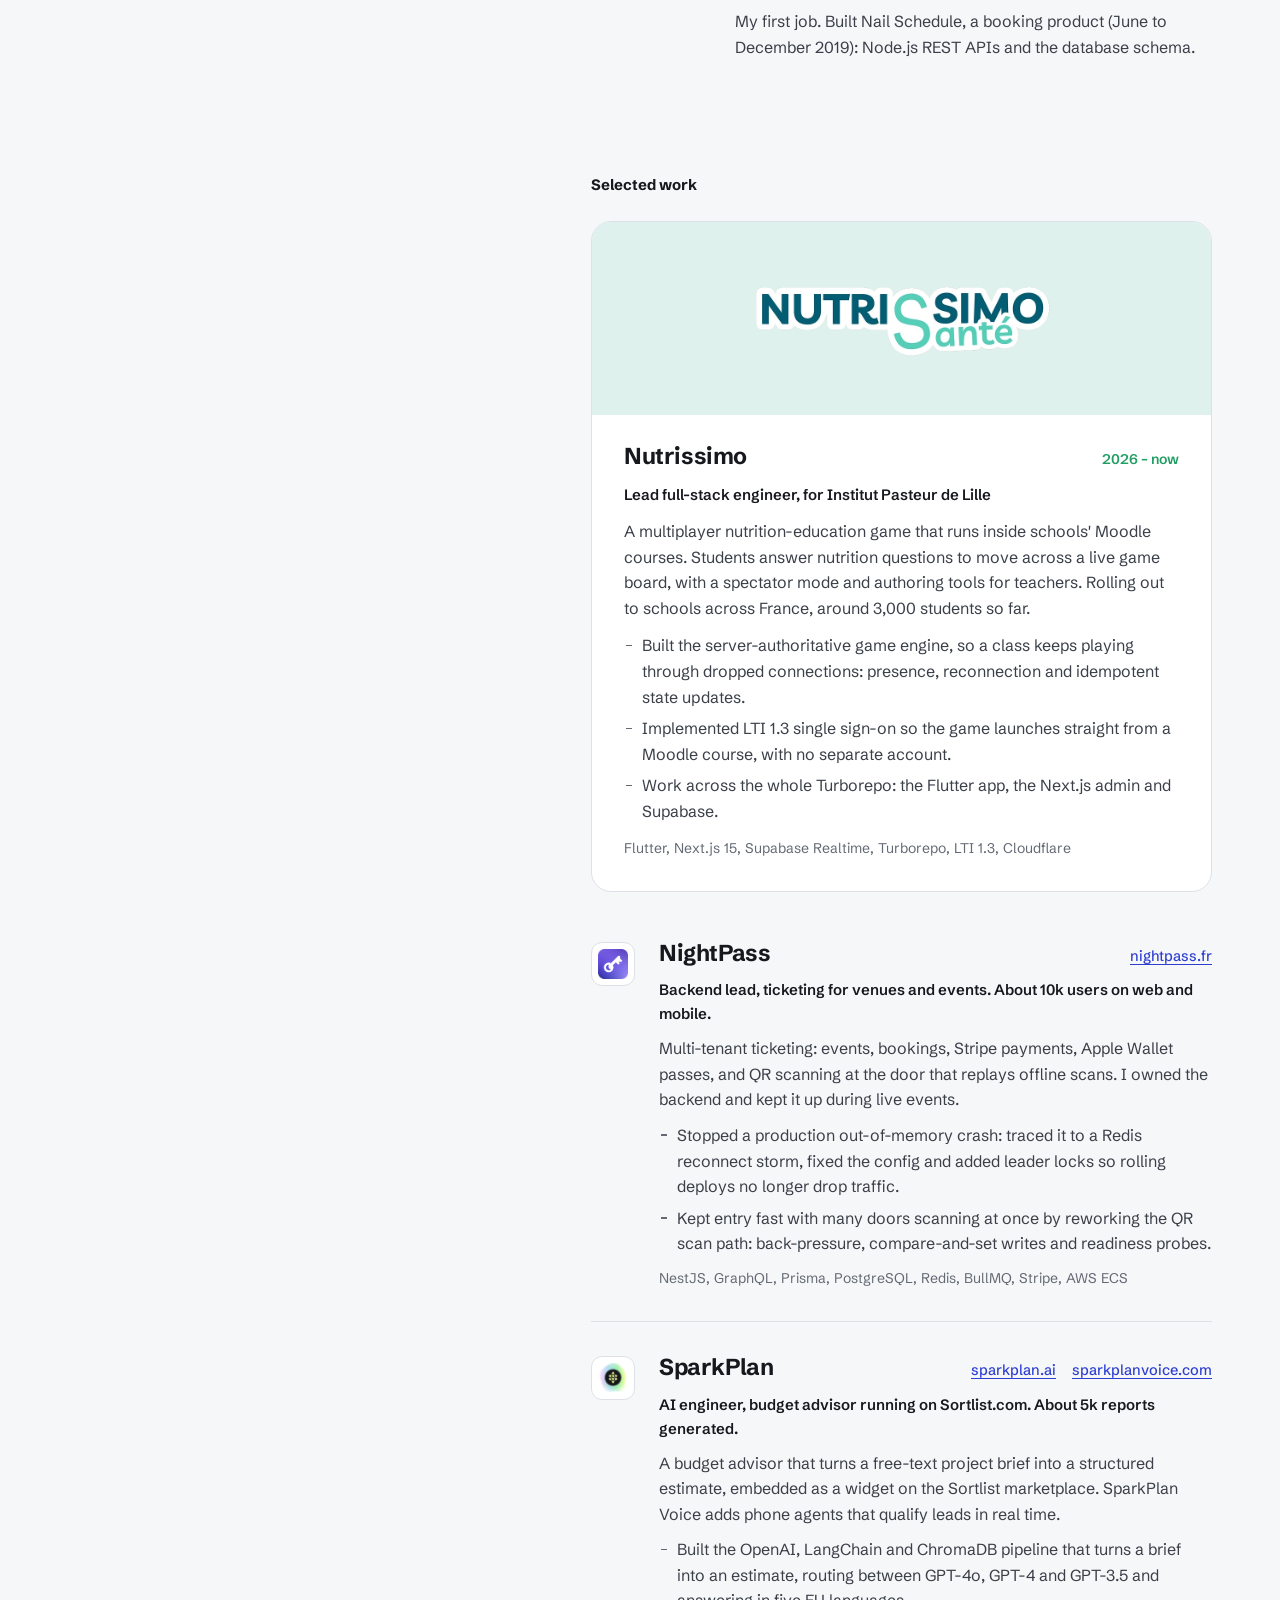
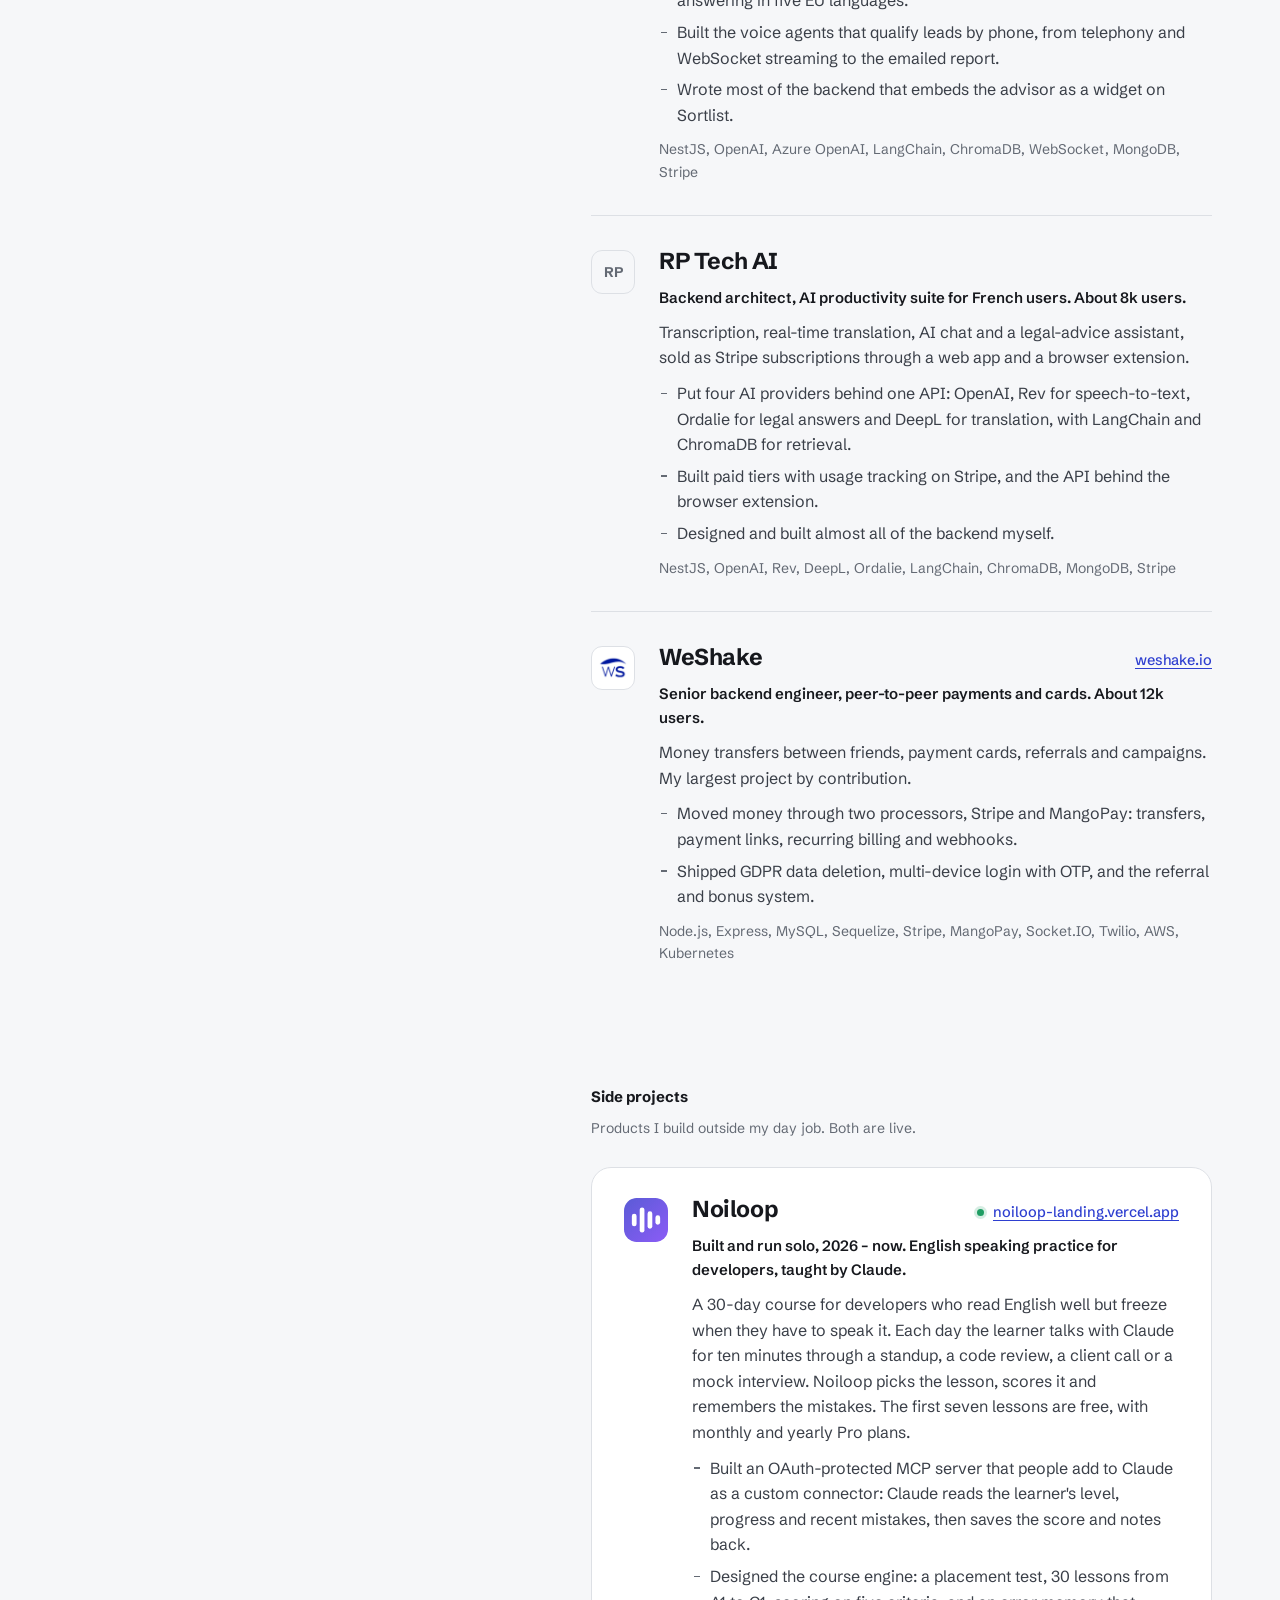
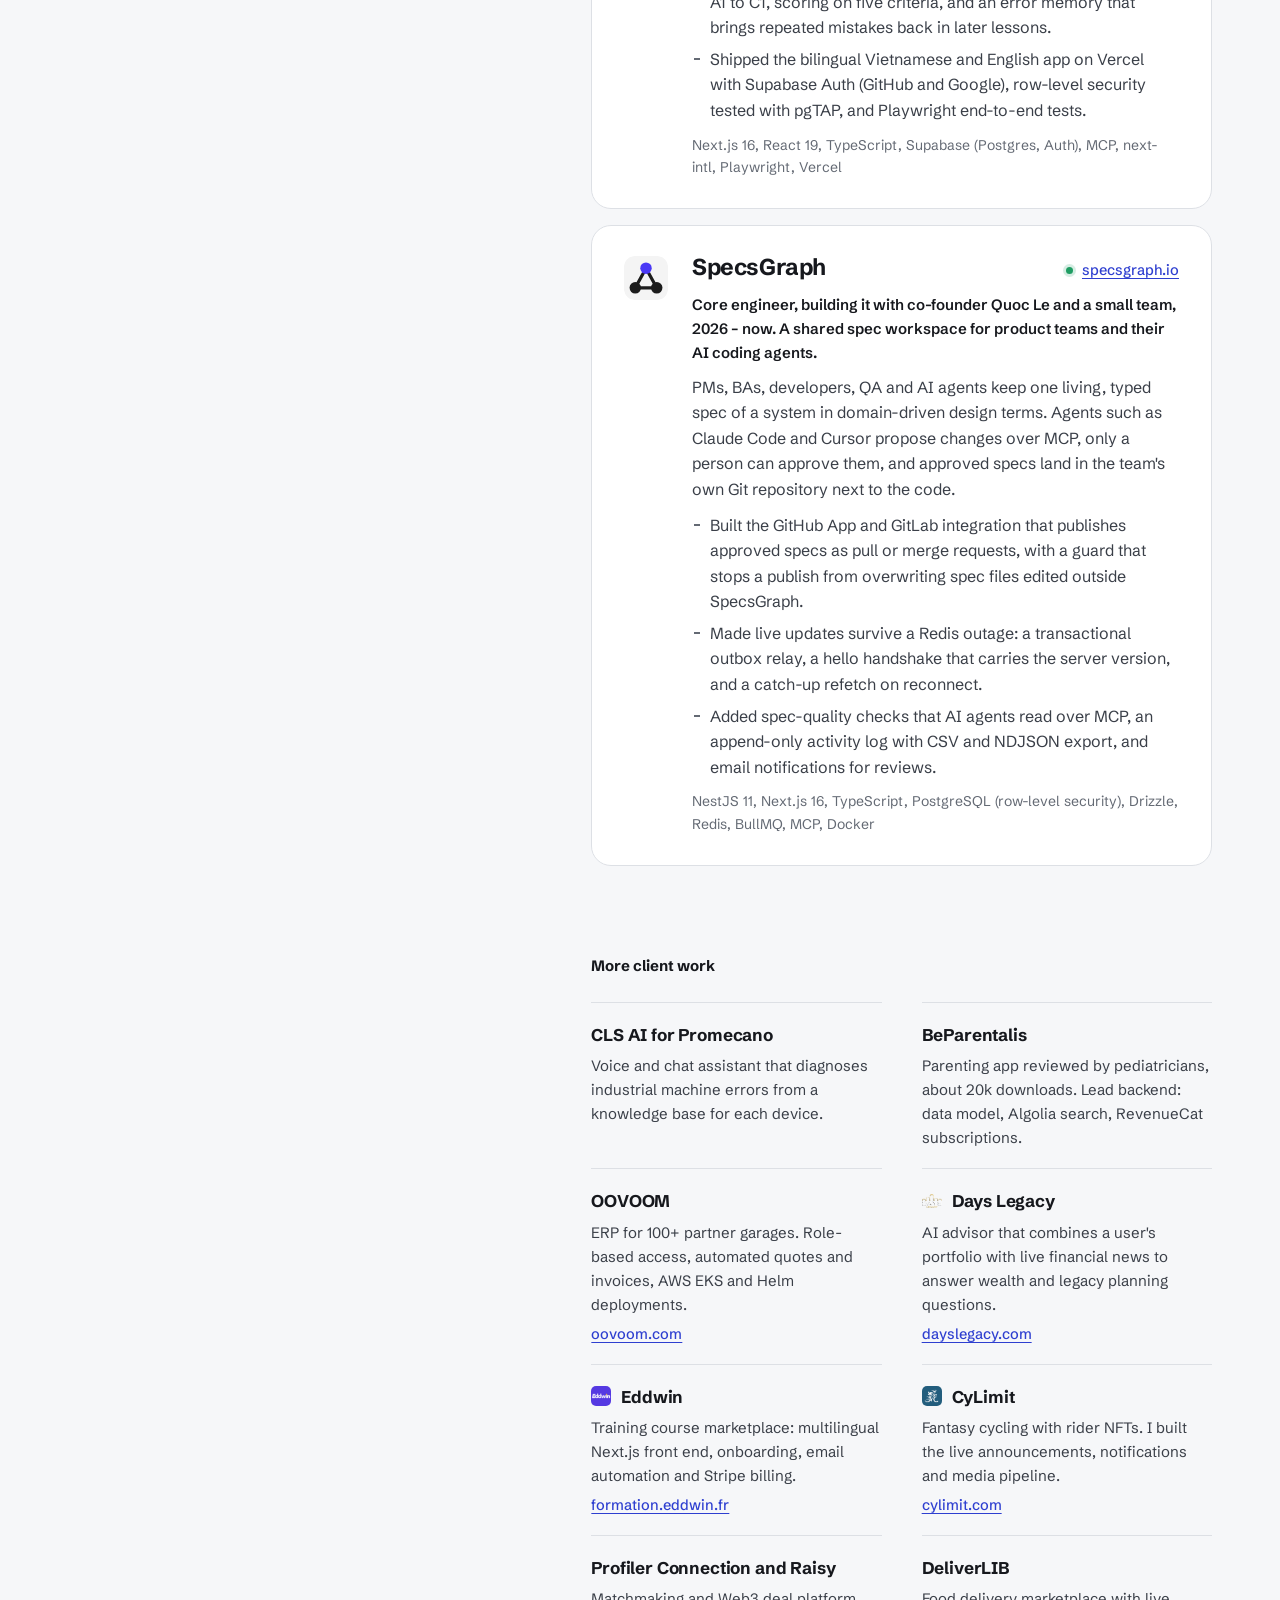
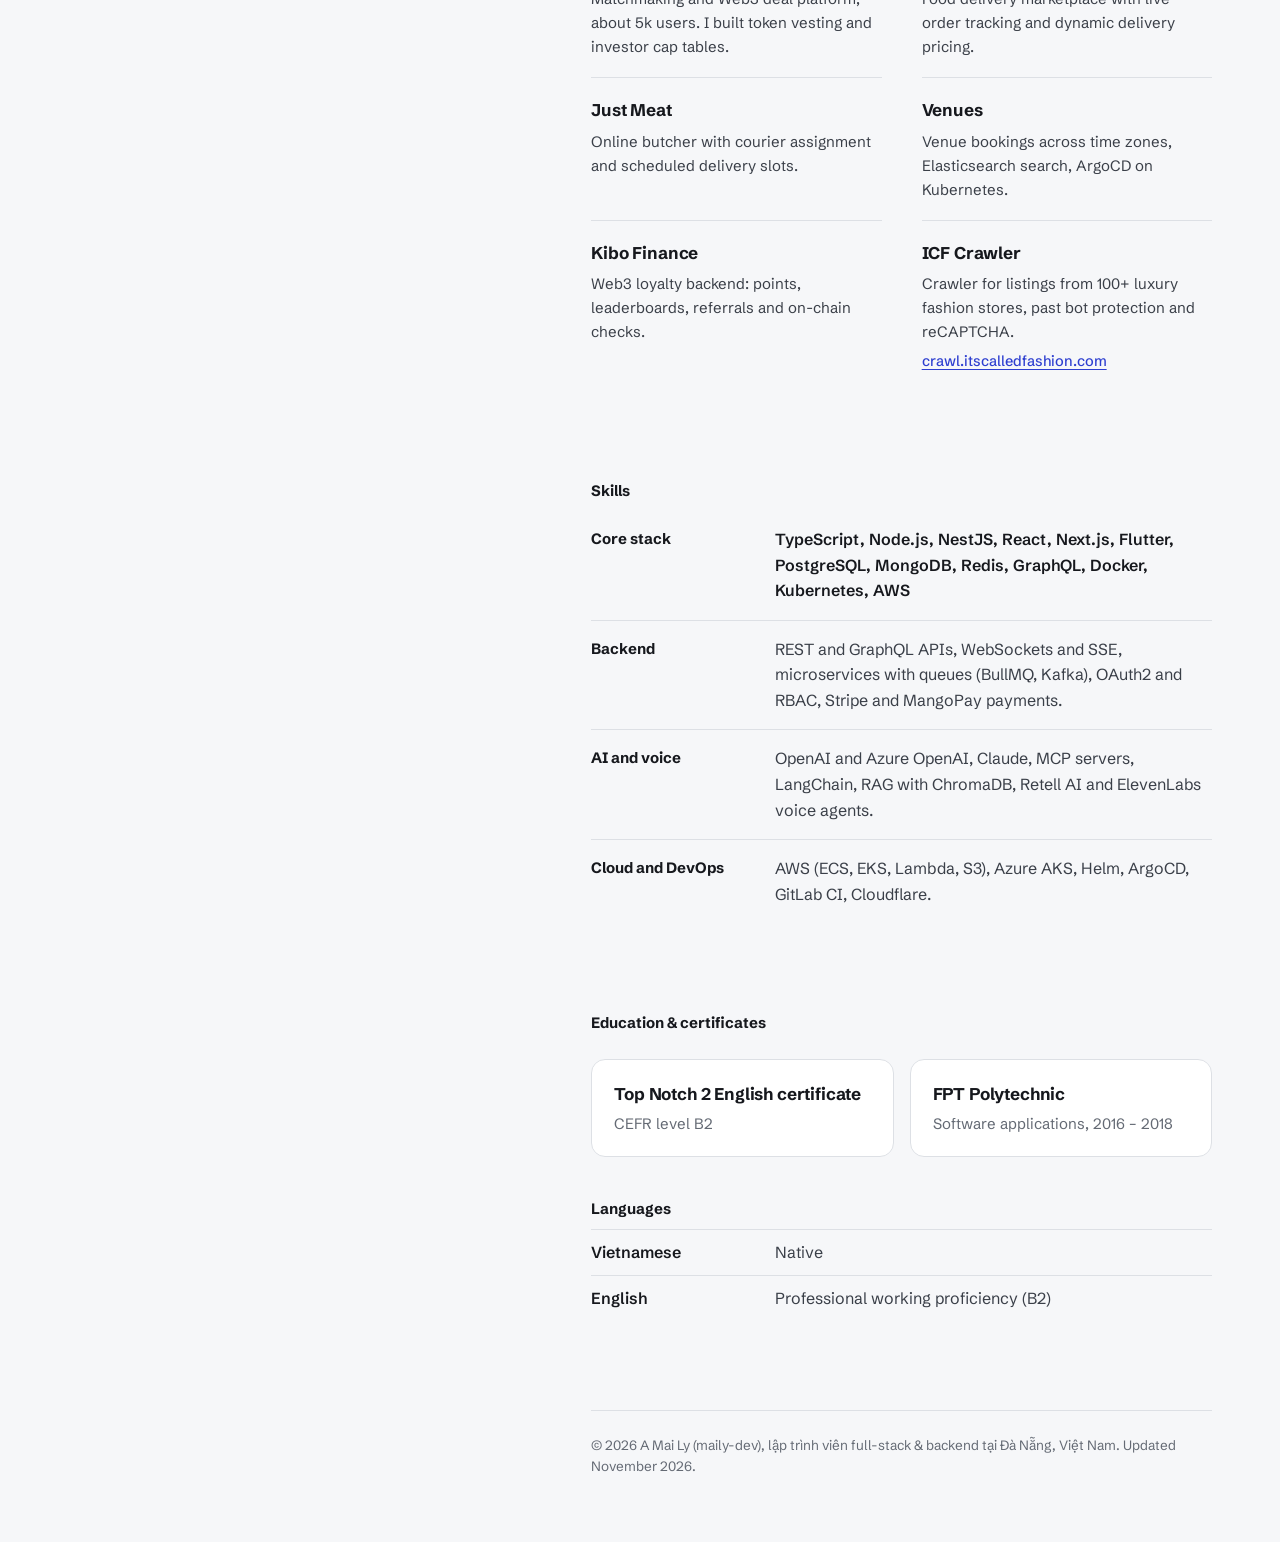
==== commit d693ba18: "New portrait, Side projects section (Noiloop, SpecsGraph), drop FPT GPA, 2-page PDF" ====
--- a/index.html
+++ b/index.html
@@ -4,7 +4,7 @@
 <meta charset="UTF-8" />
 <meta name="viewport" content="width=device-width, initial-scale=1, viewport-fit=cover" />
 <title>A Mai Ly (maily-dev) · Senior Full-Stack &amp; Backend Engineer</title>
-<meta name="description" content="A Mai Ly (Mai Ly, maily dev), senior full-stack and backend engineer in Da Nang, Vietnam. 6+ years building NestJS/Node backends, React/Next.js and Flutter apps, realtime systems and AI features for European product teams, on AWS and Azure." />
+<meta name="description" content="A Mai Ly (maily dev), senior full-stack and backend engineer in Da Nang, Vietnam. 6+ years of NestJS, Next.js, Flutter and AI. Builds Noiloop and SpecsGraph." />
 <meta name="author" content="A Mai Ly" />
 <meta name="google-site-verification" content="lzbuCoL0Sk65yeIrW2JSwIYfaWN8OGVnlUtWCCzliJs" />
 <link rel="canonical" href="https://maily-dev.github.io/" />
@@ -12,7 +12,7 @@
 <meta property="og:site_name" content="A Mai Ly · maily-dev" />
 <meta property="og:url" content="https://maily-dev.github.io/" />
 <meta property="og:title" content="A Mai Ly (maily-dev) · Senior Full-Stack & Backend Engineer" />
-<meta property="og:description" content="6+ years building production products end to end: NestJS/Node, React/Next.js, Flutter, realtime and AI, on AWS and Azure." />
+<meta property="og:description" content="6+ years building production products end to end: NestJS/Node, React/Next.js, Flutter, realtime and AI, on AWS and Azure. Builds Noiloop and SpecsGraph on the side." />
 <meta property="og:image" content="https://maily-dev.github.io/assets/img/og-image.jpg" />
 <meta property="og:image:width" content="1200" />
 <meta property="og:image:height" content="630" />
@@ -23,7 +23,7 @@
   "@context": "https://schema.org",
   "@type": "ProfilePage",
   "url": "https://maily-dev.github.io/",
-  "dateModified": "2026-10-30",
+  "dateModified": "2026-11-17",
   "mainEntity": {
     "@type": "Person",
     "@id": "https://maily-dev.github.io/#person",
@@ -35,7 +35,7 @@
       "name": "Senior Full-Stack & Backend Engineer",
       "alternateName": ["Software Developer", "Backend Developer", "Lập trình viên", "Lập trình viên full-stack", "Lập trình viên backend"]
     },
-    "description": "Senior full-stack and backend engineer in Da Nang, Vietnam, with 6+ years building NestJS/Node backends, React/Next.js and Flutter apps, realtime systems and AI features.",
+    "description": "Senior full-stack and backend engineer in Da Nang, Vietnam, with 6+ years building NestJS/Node backends, React/Next.js and Flutter apps, realtime systems and AI features. Solo builder of Noiloop, an English speaking course taught by Claude, and core engineer on SpecsGraph, a spec workspace for teams and their AI agents.",
     "url": "https://maily-dev.github.io/",
     "image": {
       "@type": "ImageObject",
@@ -49,7 +49,7 @@
     "worksFor": { "@type": "Organization", "name": "Digital Unicorn", "url": "https://digitalunicorn.fr" },
     "alumniOf": { "@type": "CollegeOrUniversity", "name": "FPT Polytechnic" },
     "knowsLanguage": ["vi", "en"],
-    "knowsAbout": ["Backend development", "Full-stack development", "TypeScript", "Node.js", "NestJS", "React", "Next.js", "Flutter", "PostgreSQL", "MongoDB", "Redis", "GraphQL", "Microservices", "Docker", "Kubernetes", "AWS", "Azure", "OpenAI", "LangChain", "RAG"],
+    "knowsAbout": ["Backend development", "Full-stack development", "TypeScript", "Node.js", "NestJS", "React", "Next.js", "Flutter", "PostgreSQL", "MongoDB", "Redis", "GraphQL", "Microservices", "Docker", "Kubernetes", "AWS", "Azure", "OpenAI", "Claude", "Model Context Protocol (MCP)", "LangChain", "RAG", "Supabase"],
     "sameAs": [
       "https://github.com/maily-dev",
       "https://www.linkedin.com/in/mailydev/"
@@ -68,7 +68,7 @@
 <link rel="preconnect" href="https://fonts.googleapis.com" />
 <link rel="preconnect" href="https://fonts.gstatic.com" crossorigin />
 <link rel="stylesheet" href="https://fonts.googleapis.com/css2?family=Schibsted+Grotesk:ital,wght@0,400..900;1,400..700&display=swap" />
-<link rel="stylesheet" href="assets/css/styles.css?v=20261030i" />
+<link rel="stylesheet" href="assets/css/styles.css?v=20261117" />
 <link rel="icon" href="data:image/svg+xml,<svg xmlns='http://www.w3.org/2000/svg' viewBox='0 0 100 100'><rect width='100' height='100' rx='20' fill='%232e3fd0'/><text x='50' y='69' font-size='56' font-family='Arial,sans-serif' font-weight='800' fill='white' text-anchor='middle'>ML</text></svg>" />
 </head>
 <body>
@@ -80,7 +80,7 @@
   <header class="side">
     <div class="side__top">
       <div class="ident">
-        <img class="portrait" src="assets/img/a-mai-ly.jpg" alt="A Mai Ly" width="500" height="500" fetchpriority="high" />
+        <img class="portrait" src="assets/img/a-mai-ly.jpg?v=20261117" alt="A Mai Ly, senior full-stack and backend engineer" width="500" height="500" fetchpriority="high" />
         <h1 class="name">A Mai Ly</h1>
       </div>
       <p class="role">Senior full-stack &amp; backend engineer</p>
@@ -101,7 +101,8 @@
       <a href="#about" data-spy="about">About</a>
       <a href="#experience" data-spy="experience">Experience</a>
       <a href="#work" data-spy="work">Selected work</a>
-      <a href="#more" data-spy="more">Other projects</a>
+      <a href="#side" data-spy="side">Side projects</a>
+      <a href="#more" data-spy="more">More client work</a>
       <a href="#skills" data-spy="skills">Skills</a>
       <a href="#education" data-spy="education">Education &amp; certificates</a>
     </nav>
@@ -124,7 +125,7 @@
           integrations, deployed on AWS and Azure with Docker and Kubernetes.</p>
         <p>I build the front end too: React and Next.js on the web, Flutter on mobile, so one person can own a feature from database to UI. Most of my work is with
           French clients in cross-border teams, so I write specs and reviews in English, mentor newer developers and take ownership of
-          what happens in production.</p>
+          what happens in production. Outside work I build <a href="#side">two AI-native products</a>: Noiloop on my own, and SpecsGraph with a small team.</p>
         <dl class="facts">
           <div><dt>Experience</dt><dd>6+ years, since 2019</dd></div>
           <div><dt>Products</dt><dd>20+ at Digital Unicorn</dd></div>
@@ -287,9 +288,56 @@
       </ol>
     </section>
 
-    <!-- Other projects -->
+    <!-- Side projects -->
+    <section id="side" class="block">
+      <h2 class="block__title">Side projects</h2>
+      <p class="block__note">Products I build outside my day job. Both are live.</p>
+      <ol class="own">
+        <li class="proj">
+          <span class="logo logo--mark"><img src="assets/img/noiloop.svg" alt="" width="44" height="44" /></span>
+          <div class="proj__body">
+            <div class="proj__head">
+              <h3>Noiloop</h3>
+              <a class="proj__link proj__link--live" href="https://noiloop-landing.vercel.app/vi" target="_blank" rel="noopener">noiloop-landing.vercel.app</a>
+            </div>
+            <p class="proj__role">Built and run solo, 2026 – now. English speaking practice for developers, taught by Claude.</p>
+            <p>A 30-day course for developers who read English well but freeze when they have to speak it. Each day the learner talks
+              with Claude for ten minutes through a standup, a code review, a client call or a mock interview. Noiloop picks the lesson,
+              scores it and remembers the mistakes. The first seven lessons are free, with monthly and yearly Pro plans.</p>
+            <ul class="proj__points">
+              <li>Built an OAuth-protected MCP server that people add to Claude as a custom connector: Claude reads the learner's level, progress and recent mistakes, then saves the score and notes back.</li>
+              <li>Designed the course engine: a placement test, 30 lessons from A1 to C1, scoring on five criteria, and an error memory that brings repeated mistakes back in later lessons.</li>
+              <li>Shipped the bilingual Vietnamese and English app on Vercel with Supabase Auth (GitHub and Google), row-level security tested with pgTAP, and Playwright end-to-end tests.</li>
+            </ul>
+            <p class="proj__stack">Next.js 16, React 19, TypeScript, Supabase (Postgres, Auth), MCP, next-intl, Playwright, Vercel</p>
+          </div>
+        </li>
+
+        <li class="proj">
+          <span class="logo logo--mark"><img src="assets/img/specsgraph.svg" alt="" width="44" height="44" /></span>
+          <div class="proj__body">
+            <div class="proj__head">
+              <h3>SpecsGraph</h3>
+              <a class="proj__link proj__link--live" href="https://www.specsgraph.io/" target="_blank" rel="noopener">specsgraph.io</a>
+            </div>
+            <p class="proj__role">Core engineer, building it with co-founder Quoc Le and a small team, 2026 – now. A shared spec workspace for product teams and their AI coding agents.</p>
+            <p>PMs, BAs, developers, QA and AI agents keep one living, typed spec of a system in domain-driven design terms. Agents such
+              as Claude Code and Cursor propose changes over MCP, only a person can approve them, and approved specs land in the team's
+              own Git repository next to the code.</p>
+            <ul class="proj__points">
+              <li>Built the GitHub App and GitLab integration that publishes approved specs as pull or merge requests, with a guard that stops a publish from overwriting spec files edited outside SpecsGraph.</li>
+              <li>Made live updates survive a Redis outage: a transactional outbox relay, a hello handshake that carries the server version, and a catch-up refetch on reconnect.</li>
+              <li>Added spec-quality checks that AI agents read over MCP, an append-only activity log with CSV and NDJSON export, and email notifications for reviews.</li>
+            </ul>
+            <p class="proj__stack">NestJS 11, Next.js 16, TypeScript, PostgreSQL (row-level security), Drizzle, Redis, BullMQ, MCP, Docker</p>
+          </div>
+        </li>
+      </ol>
+    </section>
+
+    <!-- More client work -->
     <section id="more" class="block">
-      <h2 class="block__title">Other projects</h2>
+      <h2 class="block__title">More client work</h2>
       <ul class="others">
         <li>
           <div class="others__name">CLS AI for Promecano</div>
@@ -361,7 +409,7 @@
         </div>
         <div>
           <dt>AI and voice</dt>
-          <dd>OpenAI and Azure OpenAI, LangChain, RAG with ChromaDB, Retell AI and ElevenLabs voice agents.</dd>
+          <dd>OpenAI and Azure OpenAI, Claude, MCP servers, LangChain, RAG with ChromaDB, Retell AI and ElevenLabs voice agents.</dd>
         </div>
         <div>
           <dt>Cloud and DevOps</dt>
@@ -380,7 +428,7 @@
         </li>
         <li>
           <h3>FPT Polytechnic</h3>
-          <p>Software applications, 2016 – 2018. GPA 7.8/10.</p>
+          <p>Software applications, 2016 – 2018</p>
         </li>
       </ul>
       <h3 class="subhead">Languages</h3>
@@ -391,11 +439,11 @@
     </section>
 
     <footer class="foot">
-      <p>© <span id="year">2026</span> A Mai Ly (maily-dev), <span lang="vi">lập trình viên full-stack &amp; backend tại Đà Nẵng, Việt Nam</span>. Updated October 2026.</p>
+      <p>© <span id="year">2026</span> A Mai Ly (maily-dev), <span lang="vi">lập trình viên full-stack &amp; backend tại Đà Nẵng, Việt Nam</span>. Updated November 2026.</p>
     </footer>
   </main>
 </div>
 
-<script src="assets/js/main.js"></script>
+<script src="assets/js/main.js?v=20261030"></script>
 </body>
 </html>
--- a/assets/css/styles.css
+++ b/assets/css/styles.css
@@ -250,6 +250,23 @@
   font-size: 14px; font-weight: 700; letter-spacing: 0.02em; color: var(--muted);
 }
 
+/* side projects: own products, set apart from client work as cards */
+.own { display: flex; flex-direction: column; gap: 16px; }
+.own .proj, .own .proj:last-child {
+  background: var(--surface);
+  border: 1px solid var(--line);
+  border-radius: 20px;
+  padding: 28px 32px 30px;
+}
+.logo--mark { background: none; border: 0; }
+.logo--mark img { width: 44px; height: 44px; }
+.proj__link--live::before {
+  content: ""; display: inline-block; vertical-align: 1px;
+  width: 7px; height: 7px; margin-right: 9px; border-radius: 50%;
+  background: var(--live);
+  box-shadow: 0 0 0 3px color-mix(in srgb, var(--live) 18%, transparent);
+}
+
 /* other projects */
 .others { display: grid; grid-template-columns: 1fr 1fr; gap: 0 40px; }
 .others li {
@@ -319,6 +336,14 @@
 /* ---------- responsive ---------- */
 @media (max-width: 1080px) {
   .page { column-gap: 56px; --gutter: 36px; }
+}
+
+/* Short laptop screens: tighten the identity column so all section links stay in view. */
+@media (min-width: 901px) and (max-height: 880px) {
+  .side { padding-top: 48px; gap: 24px; }
+  .role { margin-top: 18px; }
+  .side__top .contact, .side__top .tools { margin-top: 16px; }
+  .toc a { padding: 3px 0; }
 }
 
 @media (max-width: 900px) {
@@ -344,6 +369,7 @@
   .lead-proj__body { padding: 22px 18px 24px; }
   .proj { grid-template-columns: 1fr; row-gap: 14px; padding: 28px 0; }
   .proj__head h3 { font-size: 21px; }
+  .own .proj, .own .proj:last-child { padding: 22px 18px 24px; border-radius: 16px; }
   .others { grid-template-columns: 1fr; }
   .job, .skills > div, .langs li { grid-template-columns: 1fr; row-gap: 4px; }
   .creds { grid-template-columns: 1fr; }
@@ -372,7 +398,7 @@
   .contact a { border: 0; }
 
   .main { padding: 0; }
-  .block { padding-bottom: 8pt; }
+  .block { padding-bottom: 6pt; }
   .block__title { font-size: 11pt; margin-bottom: 6pt; border-bottom: 1px solid #000; padding-bottom: 2pt; }
   .block__note { display: none; }
 
@@ -400,11 +426,13 @@
   .langs li { display: flex; gap: 6pt; padding: 0; }
   .langs li span:first-child::after { content: ":"; }
 
-  .job { grid-template-columns: 70pt 1fr; padding: 5pt 0; border-top: 0; }
+  .job { grid-template-columns: 70pt 1fr; padding: 4pt 0; border-top: 0; }
   .job h3 { font-size: 10.5pt; }
   .job__org { font-size: 9pt; margin-bottom: 2pt; }
   .job__when { font-size: 9pt; padding-top: 1pt; }
   .job p:last-child, .job .proj__points { max-width: none; }
+  /* Paper copy: the generic "own architecture" line goes, the named projects stay. */
+  .job .proj__points li:nth-child(n+4) { display: none; }
 
   .proj__points { gap: 1pt; max-width: none; }
   .proj__points li { padding-left: 10pt; }
@@ -426,6 +454,10 @@
   .proj__stack { font-size: 8.5pt; }
   .proj__body > p, .lead-proj__body > p { max-width: none; }
   .projects .proj__points li:nth-child(n+3) { display: none; }
+  .own { display: grid; grid-template-columns: 1fr 1fr; gap: 0 14pt; }
+  .own .proj, .own .proj:last-child { border: 0; border-radius: 0; padding: 4pt 0; background: none; }
+  .own .proj__points li:nth-child(n+2) { display: none; }
+  .proj__link--live::before { display: none; }
 
   .others { grid-template-columns: 1fr 1fr 1fr; gap: 0 14pt; }
   .others li { padding: 4pt 0; gap: 1pt; border-top: 0; }
@@ -433,7 +465,7 @@
   .others__name img { display: none; }
   .others li > p { font-size: 8.5pt; }
   .others .proj__link { display: none; }
-  .others li:nth-child(n+7) { display: none; }
+  .others li:nth-child(n+4) { display: none; }
 
   .jobs, .projects { display: block; }
   .job, .proj, .lead-proj__body, .others li, .creds li { break-inside: avoid; }
